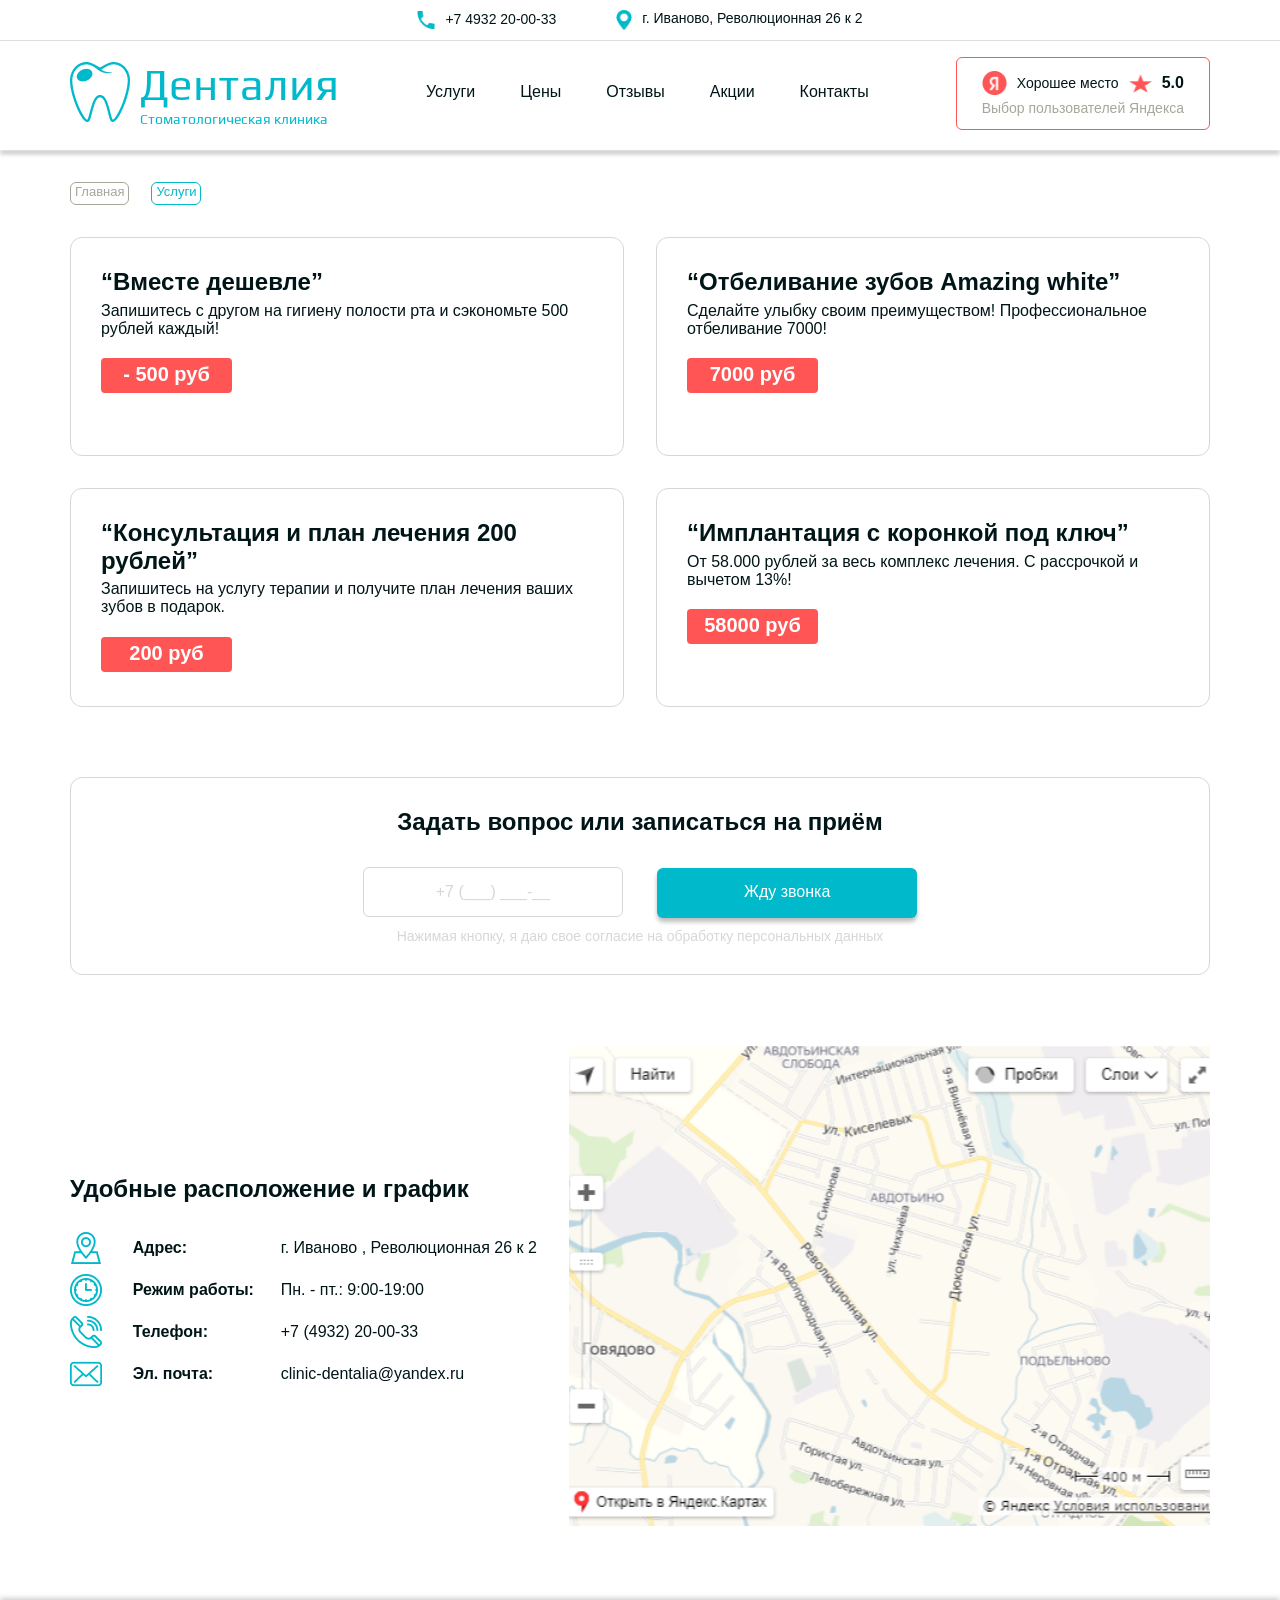
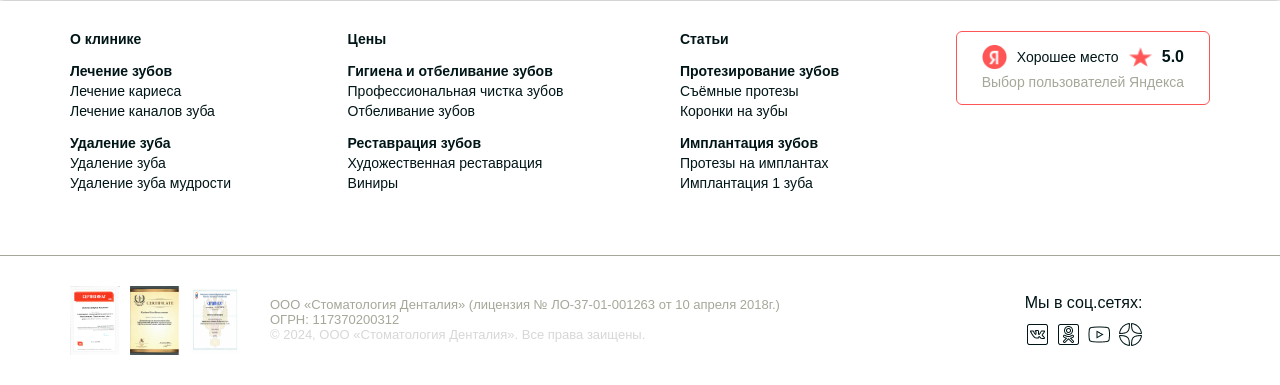
==== akcii.html @ ac8ea341 "specialists corrected" ====
<!DOCTYPE html>
   <html lang="en">
    <head>
      <meta charset="UTF-8" />
      <meta name="viewport" content="width=device-width, initial-scale=1.0" />
      <title>Стоматология в Иванове</title>
      <link rel="stylesheet" type="text/css" href="font-awesome-4.7.0/css/font-awesome.min.css">
      <link rel="stylesheet" href="css/normalise.css" />
      <link
        rel="stylesheet" type="text/css"
        href="https://cdn.jsdelivr.net/npm/swiper@9/swiper-bundle.min.css"
      />
  
      <link rel="stylesheet" href="css/global.css" />
      <link rel="stylesheet" href="css/main.css" />
      <link rel="stylesheet" href="css/akcii-main.css" />
      <link rel="stylesheet" href="css/vrachi-main.css" />
      <link rel="stylesheet" href="css/media.css" />
      <link rel="stylesheet" href="css/media-akcii.css" />      
      <script src="https://cdn.jsdelivr.net/npm/swiper@9/swiper-bundle.min.js"></script>
    </head>
   <body>
    
    <header class="header">
     
      <nav class="nav__header">
        <div class="nav__header-contacts">
          <div class="nav__header-contacts--tel">
            <img src="img/tel_icon.png" alt="" class="nav__header-top-icon-tel">
            <p class="nav__header-contacts--text-tel">+7 4932 20-00-33</p>
          </div>
          <div class="nav__header-contacts--adress">
            <img src="img/adress_icon.png" alt="" class="nav__header-top-icon-addr">
            <p class="nav__header-contacts--text-addr">г. Иваново, Революционная 26 к 2</p>
          </div>            
        </div>
        <div class="linie__gray"></div>

        <div class="nav__header-menu">
          <div class="nav__header-logo">
            <aa href="index.html" class="header-logo">
            <img src="img/logo.png" alt="" class="nav__header-logo__img">
            </aa>
            <div class="nav__header-logo--text">
              <p class="logo__text-title">Денталия</p>
              <p class="logo__text-subtitle">Стоматологическая клиника</p>
            </div>
          
          </div>
          
          <ul class="nav__header-menu--list">
            <li class="nav__header-menu--item" id="services"><a href="#services-dentalia" class="nav__header-menu--link">Услуги</a></li>
            <li class="nav__header-menu--item"><a href="ceny.html" class="nav__header-menu--link">Цены</a></li>
            <li class="nav__header-menu--item"><a href="#reviews-dentalia" class="nav__header-menu--link">Отзывы</a></li>
            <li class="nav__header-menu--item"><a href="akcii.html" class="nav__header-menu--link">Акции</a></li>
            <li class="nav__header-menu--item"><a href="kontakty.html" class="nav__header-menu--link">Контакты</a></li>
          </ul>
          <div class="nav__header-menu--grade">
            <div class="grade__header">
              <img src="img/yandex-icon.png" alt="" class="grade__header-serv">
              <p class="grade__header--text">Хорошее место</p>
              <img src="img/nav__star.png" alt="" class="grade__header-star">
              <span class="grade__header--cifra">5.0</span>
            </div>
            <p class="grade__bottom">Выбор пользователей Яндекса</p>
          </div>
          <div class="nav__header-menu--burger burger">
            <p class="grade__header--text nav__header-menu--burger--text">Меню</p>
            <button class="burger__button btn btn-reset"><svg width="30" height="20" viewBox="0 0 31 21" fill="none" xmlns="http://www.w3.org/2000/svg">
              <line x1="0.5" y1="3.5" x2="30.5" y2="3.5" stroke="#00B9CB" stroke-width="2"/>
              <line x1="0.5" y1="11.5" x2="30.5" y2="11.5" stroke="#00B9CB" stroke-width="2"/>
              <line x1="0.5" y1="19.5" x2="24.5" y2="19.5" stroke="#00B9CB" stroke-width="2"/>
              </svg>
            </button>
          </div>
        </div>
        <div class="nav__shadow"></div>        
      </nav>
      <div class="burger-menu">
        <div class="container">
          <div class="burger-menu__inner ramka">
            <button class="burger-menu__button btn-reset"></button>
            <svg class="burger-menu__detail" width="40" height="23" viewBox="0 0 40 23" fill="none" xmlns="http://www.w3.org/2000/svg">
              <g filter="url(#filter0_d_6098_813)">
                <path d="M20 8L36 22.1887H4L20 8Z" fill="white" />
              </g>
              <defs>
                <filter id="filter0_d_6098_813" x="0" y="0" width="40" height="22.1887" filterUnits="userSpaceOnUse" color-interpolation-filters="sRGB">
                  <feFlood flood-opacity="0" result="BackgroundImageFix" />
                  <feColorMatrix in="SourceAlpha" type="matrix" values="0 0 0 0 0 0 0 0 0 0 0 0 0 0 0 0 0 0 127 0" result="hardAlpha" />
                  <feOffset dy="-4" />
                  <feGaussianBlur stdDeviation="2" />
                  <feColorMatrix type="matrix" values="0 0 0 0 0.866667 0 0 0 0 0.870588 0 0 0 0 0.85098 0 0 0 1 0" />
                  <feBlend mode="normal" in2="BackgroundImageFix" result="effect1_dropShadow_6098_813" />
                  <feBlend mode="normal" in="SourceGraphic" in2="effect1_dropShadow_6098_813" result="shape" />
                </filter>
              </defs>
            </svg>
            <button class="burger-menu__cross btn-reset">
              <img src="img/cross.png" alt="" class="burger-menu__img">
            </button>
            
            <ul class="burger-menu__list">
              <li class="burger-menu__item burger__title">О клинике:</li>
              <li class="burger-menu__item"><a href="akcii.html" class="burger-menu__link">Акции</a></li>
              <li class="burger-menu__item"><a href="ceny.html" class="burger-menu__link">Цены</a></li>
              <li class="burger-menu__item"><a href="index.html" class="burger-menu__link">Отзывы</a></li>
              <li class="burger-menu__item"><a href="vrachi.html" class="burger-menu__link">Врачи</a></li>
              <li class="burger-menu__item"><a href="rassrochka.html" class="burger-menu__link">Рассрочка</a></li>
              <li class="burger-menu__item"><a href="nalogovyj-vychet.html" class="burger-menu__link">Налоговый вычет</a></li>
              <li class="burger-menu__item"><a href="blog.html" class="burger-menu__link">Статьи</a></li>
            </ul>
            <ul class="burger-menu__list">
              <li class="burger-menu__item burger__title">Услуги:</li>
              <li class="burger-menu__item"><a href="lechenie-zubov.html" class="burger-menu__link">Лечение зубов</a></li>
              <li class="burger-menu__item"><a href="gigiena-i-otbelivanie-zubov.html" class="burger-menu__link">Гигиена и отбеливание зубов</a></li>
              <li class="burger-menu__item"><a href="udalenie-zuba.html" class="burger-menu__link">Удаление зуба</a></li>
              <li class="burger-menu__item"><a href="restavraciya-zubov.html" class="burger-menu__link">Реставрация зубов</a></li>
              <li class="burger-menu__item"><a href="protezirovanie-zubov.html" class="burger-menu__link">Протезирование зубов</a></li>
              <li class="burger-menu__item"><a href="implantaciya-zubov.html" class="burger-menu__link">Имплантация зубов</a></li>              
            </ul>
          </div>

        </div>

      </div>
  </header>
  <main class="main">
  <section class="submenu">
    <div class="container">
      <div class="submenu__inner">
        <ul class="submenu-list">
          <li class="submenu-list-item"><a href="index.html" class="submenu-list-link">Главная </a></li>        
          <li class="submenu-list-item submenu-list-item-lastchild">Услуги</li>
        </ul>        
      </div>
    </div>
    <div class="hover-menu">
      <div class="container">
        <div class="hover-menu__inner">
          <svg class="hover-menu__svg" width="70" height="32" viewBox="0 0 70 32" fill="none" xmlns="http://www.w3.org/2000/svg">
            <g filter="url(#filter0_d_6130_4388)">
              <path d="M35 8L66 32H4L35 8Z" fill="white" />
            </g>
            <defs>
              <filter id="filter0_d_6130_4388" x="0" y="0" width="70" height="32" filterUnits="userSpaceOnUse" color-interpolation-filters="sRGB">
                <feFlood flood-opacity="0" result="BackgroundImageFix" />
                <feColorMatrix in="SourceAlpha" type="matrix" values="0 0 0 0 0 0 0 0 0 0 0 0 0 0 0 0 0 0 127 0" result="hardAlpha" />
                <feOffset dy="-4" />
                <feGaussianBlur stdDeviation="2" />
                <feComposite in2="hardAlpha" operator="out" />
                <feColorMatrix type="matrix" values="0 0 0 0 0.866667 0 0 0 0 0.870588 0 0 0 0 0.85098 0 0 0 1 0" />
                <feBlend mode="normal" in2="BackgroundImageFix" result="effect1_dropShadow_6130_4388" />
                <feBlend mode="normal" in="SourceGraphic" in2="effect1_dropShadow_6130_4388" result="shape" />
              </filter>
            </defs>
          </svg>
          <button class="hover-menu__cross btn-reset">
            <img src="img/cross.png" alt="" class="hover-menu__img">
          </button>
          
          <div class="hover-menu__cards">
            <div class="hover-menu__card">
              <ul class="hover-menu__list">
                <li class="hover-menu__item hover-item__title"><a href="lechenie-zubov.html" class="hover-menu__link">Лечение зубов</a></li>
                <li class="hover-menu__item "><a href="lechenie-zubov.html" class="hover-menu__link">Лечение кариеса</a></li>
                <li class="hover-menu__item "><a href="lechenie-zubov.html" class="hover-menu__link">Лечение каналов зуба</a></li>
              </ul>
            </div>
            <div class="hover-menu__card">
              <ul class="hover-menu__list">
                <li class="hover-menu__item hover-item__title"><a href="udalenie-zuba.html" class="hover-menu__link">Удаление зуба</a></li>
                <li class="hover-menu__item"><a href="udalenie-zuba.html" class="hover-menu__link">Удаление зуба</a></li>
                <li class="hover-menu__item"><a href="udalenie-zuba.html" class="hover-menu__link">Удаление зуба мудрости</a></li>
              </ul>
            </div>
            <div class="hover-menu__card">
              <ul class="hover-menu__list">
                <li class="hover-menu__item hover-item__title"><a href="protezirovanie-zubov.html" class="hover-menu__link">Протезирование зубов</a></li>
                <li class="hover-menu__item"><a href="protezirovanie-zubov.html" class="hover-menu__link">Съемные протезы</a></li>
                <li class="hover-menu__item"><a href="protezirovanie-zubov.html" class="hover-menu__link">Коронки на зубы</a></li>
              </ul>
            </div>
            <div class="hover-menu__card">
              <ul class="hover-menu__list">
                <li class="hover-menu__item hover-item__title"><a href="gigiena-i-otbelivanie-zubov.html" class="hover-menu__link">Гигиена и отбеливание зубов</a></li>
                <li class="hover-menu__item"><a href="gigiena-i-otbelivanie-zubov.html" class="hover-menu__link">Профессиональная чистка зубов</a></li>
                <li class="hover-menu__item"><a href="gigiena-i-otbelivanie-zubov.html" class="hover-menu__link">Отбеливание зубов</a></li>
              </ul>
            </div>
            <div class="hover-menu__card">
              <ul class="hover-menu__list">
                <li class="hover-menu__item hover-item__title"><a href="restavraciya-zubov.html" class="hover-menu__link">Реставрация зубов</a></li>
                <li class="hover-menu__item"><a href="restavraciya-zubov.html" class="hover-menu__link">Художественная реставрация зубов</a></li>
                <li class="hover-menu__item"><a href="restavraciya-zubov.html" class="hover-menu__link">Виниры</a></li>
              </ul>
            </div>
            <div class="hover-menu__card">
              <ul class="hover-menu__list">
                <li class="hover-menu__item hover-item__title"><a href="implantaciya-zubov.html" class="hover-menu__link">Имплантация зубов</a></li>
                <li class="hover-menu__item"><a href="implantaciya-zubov.html" class="hover-menu__link">Протезы на имплантах</a></li>
                <li class="hover-menu__item"><a href="implantaciya-zubov.html" class="hover-menu__link">Имплант 1 зуба</a></li>
              </ul>
            </div>

          </div>
        </div>
      </div>
    </div>
  </section>
  <section class="stocks">
    <div class="container">
      <h2 class="stocks__title"></h2>
      <div class="stocks__inner">
        <div class="stocks__cards">
          <div class="stocks__card ramka">
            <h3 class="stocks__card-subtitle">“Вместе дешевле”</h3>
            <p class="stocks__card-text">Запишитесь с другом на гигиену полости рта и сэкономьте 500 рублей каждый!</p>
            <div class="sale stocks__sale">- 500 руб</div>
          </div>          
          <div class="stocks__card ramka">
            <h3 class="stocks__card-subtitle">“Отбеливание зубов Amazing white”</h3>
            <p class="stocks__card-text">Сделайте улыбку своим преимуществом! Профессиональное отбеливание 7000!</p>
            <div class="sale stocks__sale">7000 руб</div>
          </div>          
          <div class="stocks__card ramka">
            <h3 class="stocks__card-subtitle">“Консультация и план лечения 200 рублей”</h3>
            <p class="stocks__card-text">Запишитесь на услугу терапии и получите план лечения ваших зубов в подарок.</p>
            <div class="sale stocks__sale">200 руб</div>
          </div>          
          <div class="stocks__card ramka">
            <h3 class="stocks__card-subtitle">“Имплантация с коронкой под ключ”</h3>
            <p class="stocks__card-text">От 58.000 рублей за весь комплекс лечения. С рассрочкой и вычетом 13%!</p>
            <div class="sale stocks__sale">58000 руб</div>
          </div>          
        </div>
        
              
             
          
  
        </div>
      </div>
    </div>
  </section>
  
<section class="question">
  <div class="container">
    <div class="question__inner ramka ">
      <h2 class="ratings__inner-title title question__inner-title">Задать вопрос или записаться на приём</h2>
      <form action="" class="form question__form">
        <input class="form__input question__input" type="tel" name="" id="" placeholder="+7 (___) ___-__-__">
        <button class="hero__button btn question__button btn-reset">Жду звонка</button>
      </form> 
      <p class="question__inner-text">Нажимая кнопку, я даю свое согласие на обработку персональных данных</p> 

    </div>
  </div>
</section>

<section class="address">
  <div class="container">
    <div class="address__inner">
      <div class="address__inner-left">
        <h2 class="address__top--title title">Удобные расположение и график</h2>
        <div class="address__inner-contacts">
          <div class="address__contact">                  
            <img class="address__contact-img" src="img/mapmarker-icon.png" alt="" class="address__inner-img">
            <h4 class="address__inner-contact">Адрес:</h4>
            <p class="address__inner-text">г. Иваново , Революционная 26 к 2</p>
          </div>
          <div class="address__contact">                  
            <img class="address__contact-img" src="img/time-icon.png" alt="" class="address__inner-img">
            <h4 class="address__inner-contact ">Режим работы:	</h4>
            <p class="address__inner-text">Пн. - пт.: 9:00-19:00</p>
          </div>
          <div class="address__contact">                  
            <img class="address__contact-img" src="img/telephone-icon.png" alt="" class="address__inner-img">
            <h4 class="address__inner-contact">Телефон:</h4>
            <p class="address__inner-text">+7 (4932) 20-00-33</p>
          </div>
          <div class="address__contact">                  
            <img class="address__contact-img" src="img/email-icon.png" alt="" class="address__inner-img">
            <h4 class="address__inner-contact ">Эл. почта:</h4>
            <p class="address__inner-text">clinic-dentalia@yandex.ru</p>
          </div>                  
        </div>
      </div>
      <div class="address__inner-right">
        <div class="adress__map">
          <img src="img/map-yandex.png" alt="">
        </div>
      </div>
    </div>
  </div>
</section>
</main>
<footer class="footer">
  <div class="container">
    <div class="footer__inner-top">
      <ul class="footer__menu">
        <li class="footer__item item-title"><a href="#about-dentalia" class="footer__link">О клинике</a></li>
        <li class="footer__item item-subtitle"><a href="lechenie-zubov.html" class="footer__link">Лечение зубов</a></li>
        <li class="footer__item"><a href="lechenie-zubov.html" class="footer__link">Лечение кариеса</a></li>
        <li class="footer__item"><a href="lechenie-zubov.html" class="footer__link">Лечение каналов зуба</a></li>
        <li class="footer__item item-subtitle"><a href="udalenie-zuba.html" class="footer__link">Удаление зуба</a></li>
        <li class="footer__item"><a href="udalenie-zuba.html" class="footer__link">Удаление зуба</a></li>
        <li class="footer__item"><a href="udalenie-zuba.html" class="footer__link">Удаление зуба мудрости</a></li>
      </ul>
      <ul class="footer__menu">
        <li class="footer__item item-title"><a href="ceny.html" class="footer__link">Цены</a></li>
        <li class="footer__item item-subtitle"><a href="gigiena-i-otbelivanie-zubov.html" class="footer__link">Гигиена и отбеливание зубов</a></li>
        <li class="footer__item"><a href="gigiena-i-otbelivanie-zubov.html" class="footer__link">Профессиональная чистка зубов</a></li>
        <li class="footer__item"><a href="gigiena-i-otbelivanie-zubov.html" class="footer__link">Отбеливание зубов</a></li>
        <li class="footer__item item-subtitle"><a href="restavraciya-zubov.html" class="footer__link">Реставрация зубов</a></li>
        <li class="footer__item"><a href="restavraciya-zubov.html" class="footer__link">Художественная реставрация</a></li>
        <li class="footer__item"><a href="protezirovanie-zubov.html" class="footer__link">Виниры</a></li>
      </ul>
      
        <ul class="footer__menu">
          <li class="footer__item item-title"><a href="blog.html" class="footer__link">Статьи</a></li>
          <li class="footer__item item-subtitle"><a href="protezirovanie-zubov.html" class="footer__link">Протезирование зубов</a></li>
          <li class="footer__item"><a href="protezirovanie-zubov.html" class="footer__link">Съёмные протезы</a></li>
          <li class="footer__item"><a href="protezirovanie-zubov.html" class="footer__link">Коронки на зубы</a></li>
          <li class="footer__item item-subtitle"><a href="implantaciya-zubov.html" class="footer__link">Имплантация зубов</a></li>
          <li class="footer__item"><a href="protezirovanie-zubov.html" class="footer__link">Протезы на имплантах</a></li>
          <li class="footer__item"><a href="implantaciya-zubov.html" class="footer__link">Имплантация 1 зуба</a></li>
        </ul> 
        <div class="nav__header-menu--grade footer-menu--grade">
          <div class="grade__header">
            <img src="img/yandex-icon.png" alt="" class="grade__header-serv">
            <p class="grade__header--text">Хорошее место</p>
            <img src="img/nav__star.png" alt="" class="grade__header-star">
            <span class="grade__header--cifra">5.0</span>
          </div>
          <p class="grade__bottom">Выбор пользователей Яндекса</p>
        </div>
        <div class="nav__header-menu--burger footer__burger">
          <p class="grade__header--text nav__header-menu--burger--text">Меню</p>
          <button class="burger__button btn btn-reset"><svg width="30" height="20" viewBox="0 0 31 21" fill="none" xmlns="http://www.w3.org/2000/svg">
            <line x1="0.5" y1="3.5" x2="30.5" y2="3.5" stroke="#00B9CB" stroke-width="2"/>
            <line x1="0.5" y1="11.5" x2="30.5" y2="11.5" stroke="#00B9CB" stroke-width="2"/>
            <line x1="0.5" y1="19.5" x2="24.5" y2="19.5" stroke="#00B9CB" stroke-width="2"/>
            </svg>
          </button>
        </div>
        <div class="footer__inner-bottom--right footer__menu1279">
          <div class="footer__title">Мы в соц.сетях:</div>
          <div class="footer__socials">
            <img src="img/vk.png" alt="" class="footer__socials-item">
            <img src="img/ok.png" alt="" class="footer__socials-item">
            <img src="img/youtube.png" alt="" class="footer__socials-item">
            <img src="img/dzen.png" alt="" class="footer__socials-item">
          </div>
        </div>
    </div>
  </div>
  <div class="footer-linie"></div>
  <div class="container">
    <div class="footer__inner-bottom">
      <div class="footer__inner-bottom--left">
        <div class="footer__inner-bottom--lisense">
          <img src="img/doctors/gramoty_ekaterina/11.jpeg" alt="" class="footer__inner-bottom--img">
          <img src="img/doctors/gramoty_ilya/14.png" alt="" class="footer__inner-bottom--img">
          <img src="img/doctors/gramoty_nastya/3.png" alt="" class="footer__inner-bottom--img">
        </div>
        <div class="footer__inner-bottom--text">
          <p class="footer__text">ООО «Стоматология Денталия» (лицензия № ЛО-37-01-001263 от 10 апреля 2018г.)</p>
          <p class="footer__text">ОГРН: 117370200312</p>
          <p class="footer__text--light">© 2024, ООО «Стоматология Денталия». Все права заищены.</p>
        </div>
      </div>
      <div class="footer__inner-bottom--right">
        <div class="footer__title">Мы в соц.сетях:</div>
        <div class="footer__socials">
          <a href="https://vk.com/clinic_dentalia
          "><img src="img/vk.png" alt="" class="footer__socials-item"></a>
          <a href="https://m.ok.ru/group/70000004744271
          "><img src="img/ok.png" alt="" class="footer__socials-item"></a>
          <a href="https://www.youtube.com/@user-dp1gs4bh2r
          "><img src="img/youtube.png" alt="" class="footer__socials-item"></a>
          <a href="https://dzen.ru/clinic_dentalia"><img src="img/dzen.png" alt="" class="footer__socials-item"></a>
          
          
          
        </div>
      </div>

    </div>
      
    </div>

  </div>

</footer>
<script src="js/main.js"></script>
   </body>
   </html>
---- css/normalise.css ----
/*! normalize.css v8.0.1 | MIT License | github.com/necolas/normalize.css */

/* Document
   ========================================================================== */

/**
 * 1. Correct the line height in all browsers.
 * 2. Prevent adjustments of font size after orientation changes in iOS.
 */

html {
  line-height: 1.15; /* 1 */
  -webkit-text-size-adjust: 100%; /* 2 */
}

/* Sections
   ========================================================================== */

/**
 * Remove the margin in all browsers.
 */

body {
  margin: 0;
  
}

/**
 * Render the `main` element consistently in IE.
 */

main {
  display: block;
}

/**
 * Correct the font size and margin on `h1` elements within `section` and
 * `article` contexts in Chrome, Firefox, and Safari.
 */

h1 {
  font-size: 2em;
  margin: 0.67em 0;
}

/* Grouping content
   ========================================================================== */

/**
 * 1. Add the correct box sizing in Firefox.
 * 2. Show the overflow in Edge and IE.
 */

hr {
  box-sizing: content-box; /* 1 */
  height: 0; /* 1 */
  overflow: visible; /* 2 */
}

/**
 * 1. Correct the inheritance and scaling of font size in all browsers.
 * 2. Correct the odd `em` font sizing in all browsers.
 */

pre {
  font-family: monospace, monospace; /* 1 */
  font-size: 1em; /* 2 */
}

/* Text-level semantics
   ========================================================================== */

/**
 * Remove the gray background on active links in IE 10.
 */

a {
  background-color: transparent;
}

/**
 * 1. Remove the bottom border in Chrome 57-
 * 2. Add the correct text decoration in Chrome, Edge, IE, Opera, and Safari.
 */

abbr[title] {
  border-bottom: none; /* 1 */
  text-decoration: underline; /* 2 */
  text-decoration: underline dotted; /* 2 */
}

/**
 * Add the correct font weight in Chrome, Edge, and Safari.
 */

b,
strong {
  font-weight: bolder;
}

/**
 * 1. Correct the inheritance and scaling of font size in all browsers.
 * 2. Correct the odd `em` font sizing in all browsers.
 */

code,
kbd,
samp {
  font-family: monospace, monospace; /* 1 */
  font-size: 1em; /* 2 */
}

/**
 * Add the correct font size in all browsers.
 */

small {
  font-size: 80%;
}

/**
 * Prevent `sub` and `sup` elements from affecting the line height in
 * all browsers.
 */

sub,
sup {
  font-size: 75%;
  line-height: 0;
  position: relative;
  vertical-align: baseline;
}

sub {
  bottom: -0.25em;
}

sup {
  top: -0.5em;
}

/* Embedded content
   ========================================================================== */

/**
 * Remove the border on images inside links in IE 10.
 */

img {
  border-style: none;
}

/* Forms
   ========================================================================== */

/**
 * 1. Change the font styles in all browsers.
 * 2. Remove the margin in Firefox and Safari.
 */

button,
input,
optgroup,
select,
textarea {
  font-family: inherit; /* 1 */
  font-size: 100%; /* 1 */
  line-height: 1.15; /* 1 */
  margin: 0; /* 2 */
}

/**
 * Show the overflow in IE.
 * 1. Show the overflow in Edge.
 */

button,
input { /* 1 */
  overflow: visible;
}

/**
 * Remove the inheritance of text transform in Edge, Firefox, and IE.
 * 1. Remove the inheritance of text transform in Firefox.
 */

button,
select { /* 1 */
  text-transform: none;
}

/**
 * Correct the inability to style clickable types in iOS and Safari.
 */

button,
[type="button"],
[type="reset"],
[type="submit"] {
  -webkit-appearance: button;
}

/**
 * Remove the inner border and padding in Firefox.
 */

button::-moz-focus-inner,
[type="button"]::-moz-focus-inner,
[type="reset"]::-moz-focus-inner,
[type="submit"]::-moz-focus-inner {
  border-style: none;
  padding: 0;
}

/**
 * Restore the focus styles unset by the previous rule.
 */

button:-moz-focusring,
[type="button"]:-moz-focusring,
[type="reset"]:-moz-focusring,
[type="submit"]:-moz-focusring {
  outline: 1px dotted ButtonText;
}

/**
 * Correct the padding in Firefox.
 */

fieldset {
  padding: 0.35em 0.75em 0.625em;
}

/**
 * 1. Correct the text wrapping in Edge and IE.
 * 2. Correct the color inheritance from `fieldset` elements in IE.
 * 3. Remove the padding so developers are not caught out when they zero out
 *    `fieldset` elements in all browsers.
 */

legend {
  box-sizing: border-box; /* 1 */
  color: inherit; /* 2 */
  display: table; /* 1 */
  max-width: 100%; /* 1 */
  padding: 0; /* 3 */
  white-space: normal; /* 1 */
}

/**
 * Add the correct vertical alignment in Chrome, Firefox, and Opera.
 */

progress {
  vertical-align: baseline;
}

/**
 * Remove the default vertical scrollbar in IE 10+.
 */

textarea {
  overflow: auto;
}

/**
 * 1. Add the correct box sizing in IE 10.
 * 2. Remove the padding in IE 10.
 */

[type="checkbox"],
[type="radio"] {
  box-sizing: border-box; /* 1 */
  padding: 0; /* 2 */
}

/**
 * Correct the cursor style of increment and decrement buttons in Chrome.
 */

[type="number"]::-webkit-inner-spin-button,
[type="number"]::-webkit-outer-spin-button {
  height: auto;
}

/**
 * 1. Correct the odd appearance in Chrome and Safari.
 * 2. Correct the outline style in Safari.
 */

[type="search"] {
  -webkit-appearance: textfield; /* 1 */
  outline-offset: -2px; /* 2 */
}

/**
 * Remove the inner padding in Chrome and Safari on macOS.
 */

[type="search"]::-webkit-search-decoration {
  -webkit-appearance: none;
}

/**
 * 1. Correct the inability to style clickable types in iOS and Safari.
 * 2. Change font properties to `inherit` in Safari.
 */

::-webkit-file-upload-button {
  -webkit-appearance: button; /* 1 */
  font: inherit; /* 2 */
}

/* Interactive
   ========================================================================== */

/*
 * Add the correct display in Edge, IE 10+, and Firefox.
 */

details {
  display: block;
}

/*
 * Add the correct display in all browsers.
 */

summary {
  display: list-item;
}

/* Misc
   ========================================================================== */

/**
 * Add the correct display in IE 10+.
 */

template {
  display: none;
}

/**
 * Add the correct display in IE 10.
 */

[hidden] {
  display: none;
}
---- css/global.css ----
html {
  box-sizing: border-box;
  scroll-behavior: smooth;
}

*,
*::before,
*::after {
  box-sizing: inherit;
}

a {
  color: inherit;
  text-decoration: none;
  scroll-behavior: smooth;
}

img {
  width: 100%;
}

ul {
  margin: 0;
  padding: 0;
  list-style-type: none;
}
p,
h1,
h2,
h3,
h4 {
  margin: 0;
  padding: 0;
}

@font-face {
  font-family: "Play";
  src: url("../fonts/Play-Regular.woff") format("woff");
  font-display: swap;
  font-weight: 400;
  font-style: normal;
}
@font-face {
  font-family: "Play";
  src: url("../fonts/Play-Bold.woff") format("woff");
  font-display: swap;
  font-weight: 700;
  font-style: normal;
}
@font-face {
  font-family: "Oswald";
  src: url("../fonts/Oswald-SemiBold.woff2") format("woff2");
  font-display: swap;
  font-weight: 600;
  font-style: normal;
}
@font-face {
  font-family: "Oswald";
  src: url("../fonts/Oswald-Bold.woff2") format("woff2");
  font-display: swap;
  font-weight: 700;
  font-style: normal;
}

:root {
  --dark-blue: #3f4f5b;
  
    --blue: #0096a5;
    --denta2: #b6e4e9;
    --brigh-blue: #6fadf6;
    --light-blue: #cfe5ff;
    --green: #00b57e;
    --light-green: #d6ffda;
    --light-rose: #ffebf2;
    --rose: #ffb2cd;
    --dental-fitmennyi: #009dae;
    --20: rgba(182, 228, 233, 0.2);
    --transparent-20-blue: rgba(207, 229, 255, 0.2);
    --transparent-20-green: rgba(214, 255, 218, 0.2);
    --transparent-20-rose: rgba(255, 235, 242, 0.2);
    --gradient-green: #000;
    --red: #f55;
    --ligth-gray: #d7d7d7;
    --txt-black: #001517;
    --light-gray: #ddded9;
    --gray: #a4a899;
    --new-main: #00b9cb;
    --dark-main: #0096a5;
    --accent-1: #55ff80;
    --accent-red: var(--red);
    --white: #fff;
  
  
  
  /* --h1-title: 28px; */
  --h1-title: calc(18px + 12 * (100vw - 320px) / 1600);
  --font-family: "Open Sans", sans-serif;
  --second-family: "Play", sans-serif;
  
}

body {
  width: 100%;
  font-family: var(--font-family);
  font-weight: 400;
  font-size: 16px;
  color: var(--txt-black);
  margin: 0;
  padding: 0;
  background-color: #fff;
  
  
}
button:active {
  outline: none;
}

/* ------------------------Служебные классы------------------------------- */

.container {
  max-width: 1140px;
  margin: 0 auto;
  /* padding: 0 15px; */
}
/* .burger {
  display: block;
  position: relative;
  width: 40px;
  height: 30px;
}

.burger__line {
  height: 4px;
  width: 100%;
  position: absolute;
  right: 0;
  background-color: #fff;
  transition: transform ease 0.5s, top ease 0.5s;
  -webkit-transition: transform ease 0.5s, top ease 0.5s;
  -moz-transition: transform ease 0.5s, top ease 0.5s;
  -ms-transition: transform ease 0.5s, top ease 0.5s;
  -o-transition: transform ease 0.5s, top ease 0.5s;
  border-radius: 15px;
  -webkit-border-radius: 15px;
  -moz-border-radius: 15px;
  -ms-border-radius: 15px;
  -o-border-radius: 15px;
}

.burger__line:first-child {
  top: 0;
}

.burger__line:last-child {
  top: calc(100% - 2px);
}

.burger__line:nth-child(2) {
  top: 50%;
  transform: translateY(-50%);
}

.burger--active .burger__line:nth-child(2) {
  transform: scale(0);
}

.burger--active .burger__line:first-child {
  top: 50%;
  transform: rotate(45deg);
}
.burger--active .burger__line:last-child {
  top: 50%;
  transform: rotate(-45deg);
} */

.ramka {
  height: 100%;
  background: var(--white);
  border: 1px solid var(--ligth-gray);
  border-radius: 12px;
  padding: 30px;
 
}
.title {
  font-weight: 600;
  font-size: 24px;
  
color: var(--txt-black);  
}
.list {
  font-size: var(--h1-list);
}
.list-item {
  /* font-size: 16px; */
  line-height: 1.2;
  font-weight: 500;
  text-transform: uppercase;
  color: var(--dark-blue);
  position: relative;
  padding-left: 30px;
  margin-bottom: 12px;
  width: 100%;
}

.list-item::before {
  content: "";
  position: absolute;
  left: 0;
  top: 3px;
  width: 20px;
  height: 20px;
  background: url("../img/image.png");
}
.list-item:last-of-type {
  margin-bottom: 0;
}

.list-item--galka {
  font-size: var(--text-galka);
  font-weight: 500;
  position: relative;
  padding-left: 30px;
  line-height: 1.5;
}

.list-item--galka::before {
  content: "";
  position: absolute;
  left: 0;
  top: 0;
  width: 15px;
  height: 11px;
  background: url("../img/galka.png");
}

.button {
  background: linear-gradient(
    90deg,
    #827d6a 0%,
    #d4d4d4 28%,
    #827d6a 52%,
    #d4d4d4 76%,
    #827d6a 100%
  );
  transition: all ease 0.5s;
  -webkit-transition: all ease 0.5s;
  -moz-transition: all ease 0.5s;
  -ms-transition: all ease 0.5s;
  -o-transition: all ease 0.5s;
}
.button:hover,
.button:focus,
.button:active {
  
  background: linear-gradient(
    90deg,
    #171613 0%,
    #686868 28%,
    #3a382f 52%,
    #6f6f6f 76%,
    #34322b 100%
  );
}

.visually-hidden {
  position: absolute;
  width: 1px;
  height: 1px;
  margin: -1px;
  border: 0;
  padding: 0;
  white-space: nowrap;
  clip-path: inset(100%);
  clip: rect(0 0 0 0);
  overflow: hidden;
}

.btn-reset {
  padding: 0;
  border: none;
  background: transparent;
  cursor: pointer;
}

.list-reset {
  padding: 0;
  margin: 0;
  list-style: none;
}

.stop-scroll {
  overflow: hidden;
}

.disable-scroll {
  position: relative;
  overflow: hidden;
  height: 100vh;
  position: fixed;
  left: 0;
  top: 0;
  width: 100%;
}
---- css/main.css ----
@import 'hover-menu.css';
@import 'burger-menu.css';
@import 'header.css';
@import 'hero.css';
@import 'services.css';
@import 'reviews.css';
@import 'trust.css';
@import 'ratings.css';
@import 'about.css';
@import 'question.css';
@import 'specialists.css';
@import 'address.css';
@import 'footer.css';
---- css/akcii-main.css ----
.stocks {
}

.stocks__title {
  font-weight: 600;
font-size: 24px;
}
.stocks__inner {
  margin-bottom: 70px;
  
}
.stocks__cards {
  width: 100%;
  display: grid;
  grid-template-columns: repeat(2, 1fr);
  grid-template-rows: repeat(2,1fr);
  gap: 32px;
}
.stocks__card {
}

.stocks__card-subtitle {
  font-weight: 600;
font-size: 24px;
margin-bottom: 6px;
}
.stocks__card-text {
  font-weight: 400;
font-size: 16px;
margin-bottom: 24px;
}

.stocks__sale {
  margin: 0;

}
---- css/vrachi-main.css ----
.submenu {
}
.submenu__inner {
  padding: 32px 0;
  position: relative;
  
}
.submenu-list {
  display: flex;
  flex-wrap: wrap;
  gap: 12px;
}
.submenu-list-item {
  border: 1px solid var(--gray);
  border-radius: 6px;
  padding: 2px 4px 4px 4px;
  /* min-width: 75px; */
  /* height: 22px; */
  text-align: center;
  margin-right: 10px;
  color: var(--gray);
  font-weight: 400;
  font-size: 13px;
}
.submenu-list-item:hover,
.submenu-list-item:focus,
.submenu-list-item:active {
  border: 1px solid var(--new-main);
  color: var(--new-main);
}
.submenu-list-item-lastchild {
  border: 1px solid var(--new-main);
  color: var(--new-main);

}

.submenu-list-link {
  
}

.specialists {
}

.specialists__inner {
  
  margin-bottom: 70px;
}
.specialists__cards {
}
.specialists__card-title {
  font-weight: 600;
font-size: 34px;
margin-bottom: 30px;
}
.specialists__card {
  width: 100%;
  height: 100%;
  display: flex;
  gap: 30px;
  align-items: stretch;
  justify-content: space-between;
  margin-bottom: 100px;
}
.specialists__card-left {
  flex: 1 0 262px;
  width: 262px;
  height: 100%;
  display: flex;
  flex-direction: column;
}

.specialists__card-left img {
  display: block;
  width: 100%;
  height: 100%;
  object-fit: cover;
  margin-bottom: 20px;
}
.specialists__button {
  width: 60px;
  height: 80px;
  border: none;

}

.specialists__card-subtitle {
  font-weight: 600;
font-size: 20px;
margin-bottom: 10px;
}
.specialists__card-linie {
  width: 100%;
  height: 2px;
  background-color: var(--new-main);
  margin-bottom: 10px;
}
.specialists__card-text {
  font-weight: 400;
font-size: 16px;
}
.text-right {
  margin-bottom: 30px;
}
.specialists__card-right {
  flex: 1 1 auto;
}
.specialists__card-certificate {
  display: flex;
  flex-wrap: wrap;
  gap: 12px;
}
.card-certificate-img {
  width: 100%;
  height: 100%;
}
.specialists__card-certificate-969 {
  display: none;
}
.card-certificate-img {
  display: block;
  width: 100%;  
  height: 100%;
  object-fit: cover;
  
}
.specialists__button {
  margin-left: 0;
}
---- css/media.css ----
@media (max-width: 1279px) {
  .container {
    padding: 0 15px;
  }
  .nav__header-menu {
    padding: 0 15px;
  }
  
  .nav__header-menu--list {
    display: none;
  }
  .nav__header-menu--burger {
    display: flex;
    align-items: center;
    justify-content: center;
  }
  .hero__inner-right {
    display: none;
  }
  .hero__inner {
    grid-template-columns: 1fr;
  }
  .hero__inner-left {
    width: 100%;
  }
  .about__inner {
    align-items: flex-start;
  }
  .footer__menu {
    display: none;
  }
  .footer__menu1279 {
    display: block;
    order: 3;
    
  }
  .footer__burger {
    order: 1;
    width: 100%;
    max-width: 468px;
    margin-right: 24px;
  }
  .footer-menu--grade {
    order:2;
  }

  
}
@media (max-width: 959px) {
  .container {
    max-width: 100%;
  }
  .nav__header-menu--burger--text {
    display: none;
  }
  .nav__header-menu--burger {
    width: 74px;
    height: 74px;
  }
  
  .ratings__inner-card--title {
    font-size: 24px;
  }
  .reviews__bottom-card--stars svg {
    width: 16px;
    height: 16px;
  }
  .ratings__inner-link {
    font-weight: 400;
font-size: 13px;
  }
  .hero__link span {
    display: none;
  }
  .about__inner {
    flex-direction: column-reverse;
  }
  .about__inner--left, .about__inner--text {
    max-width: 100%;
  }
  .footer__burger {
    
    width: 100%;
    max-width: 276px;
    margin-right: 24px;
  }
  .footer__inner-bottom--right {
    display: none;
  }
  .footer__inner-bottom--lisense {
    display: none;
  }
  .footer__inner-bottom--left {
    width: 100%;
    
  }
  .footer-linie {
    display: none;
  }
  .footer__text {
    display: none;
  }
  .footer__text--light {
    width: 100%;
    
  }
  .footer__inner-bottom {
    padding-top: 0;
    
  }
  .footer__inner-bottom--text {
    width: 100%;
    text-align: center;
  }
  .footer__inner-top {
    padding-bottom: 12px;
  }
  .footer__menu1279 {
    display: block;
  }
  
}
@media (max-width: 767px) {
  .hero__ramka {
    display: none;
  }
  .nav__header-menu--grade {
    display: none;
  }
  .hero__inner {
    margin-bottom: 64px;
  }
  .trust__inner-wrap {
    flex-direction: column;
  }
  .trust__inner-wrap--left-img {
    width: 100%;
    height: 100%;
  }
  
  .ratings__inner-cards {
    grid-template-columns: repeat(2, 1fr);
    grid-template-rows: repeat(2, 1fr);
  }
  .question__form {
    display: flex;
    flex-direction: column;
    width: 352px;
    margin: 0 auto;
  }
  .question__input, .question__button {
    /* width: 100%; */
    margin-bottom: 10px;    
  } 
  .question__input {
    margin-right: 0;
  }
  .address__inner {
    flex-direction: column-reverse;
    align-items: stretch;
    justify-content: flex-start;
    gap: 32px;
    margin-bottom: 70px; 
}
.address__inner-right {
  width: 100%;
}

.footer__burger {
    
  width: 100%;
  max-width: 100%;
  margin-right: 0;
  margin-bottom: 20px;
}
.footer__inner-top {
  flex-direction: column;
  align-items: center;
}
.specialists__buttons {
  display: none;
}
}
@media (max-width: 479px) {
  burger-menu {
    bottom: -255px;
  }
  .logo__text-title {
    font-weight: 600;
font-size: 34px;
    
  }
  .logo__text-subtitle {
    font-weight: 400;
font-size: 12px;

  }
  .nav__header-menu--burger {
    height: 50px;
    height: 48px;
    
  }
  .nav__header-contacts {
    height: 26px;
  }
  .nav__header-menu {
    height: 72px;
    max-width: 1140px;
    margin: 0 auto;
  }
  .hero__inner {
    margin-bottom: 32px;
  }
  .hero__title {
    font-weight: 600;
    font-size: 24px;
  }
  .hero__subtitle {
    font-weight: 400;
    font-size: 16px;
    margin-bottom: 5px;
  }
  .sale {
    margin: 0;
    margin-bottom: 27px;
  }
  .hero__text {
    font-weight: 400;
font-size: 14px;
  }
  .hero__button, .form__input {
    max-width: 100%;
    width: 100%;
  }
  .nav__header-contacts {
    display: flex;
    flex-direction: column;
    align-items: center;
    justify-content: center;
  }
  .nav__header-contacts--adress {
    display: none;
  }
  .hero__inner-left {
    padding-bottom: 30px;
  }
  .hero__contacts {
    display: flex;
    flex-direction: column;
    align-items: start;
    justify-content: center;
    gap: 15px;
  }
  .question__form {
    width: 100%;
  }
  .services__accordion-item {
    margin-bottom: 24px;
  }
  .services__accordion-item:last-child {
    margin-bottom: 0;
  }
  .services__accordion {
    margin-bottom: 32px;
  }
  .ratings__inner-cards {
    grid-template-columns: 1fr;
    grid-template-rows: repeat(4, 1fr);
  }
  .about__inner--text {
    font-size: 14px;
  }
  .specialists__inner-subtitle {
    font-size: 16px;
  }
  .specialists__inner-text {
    font-size: 14px;
  }  
}
---- css/media-akcii.css ----
@media (max-width: 767px) {

  .stocks__cards {
    grid-template-columns: 1fr;
    grid-template-rows: auto;
  }
}
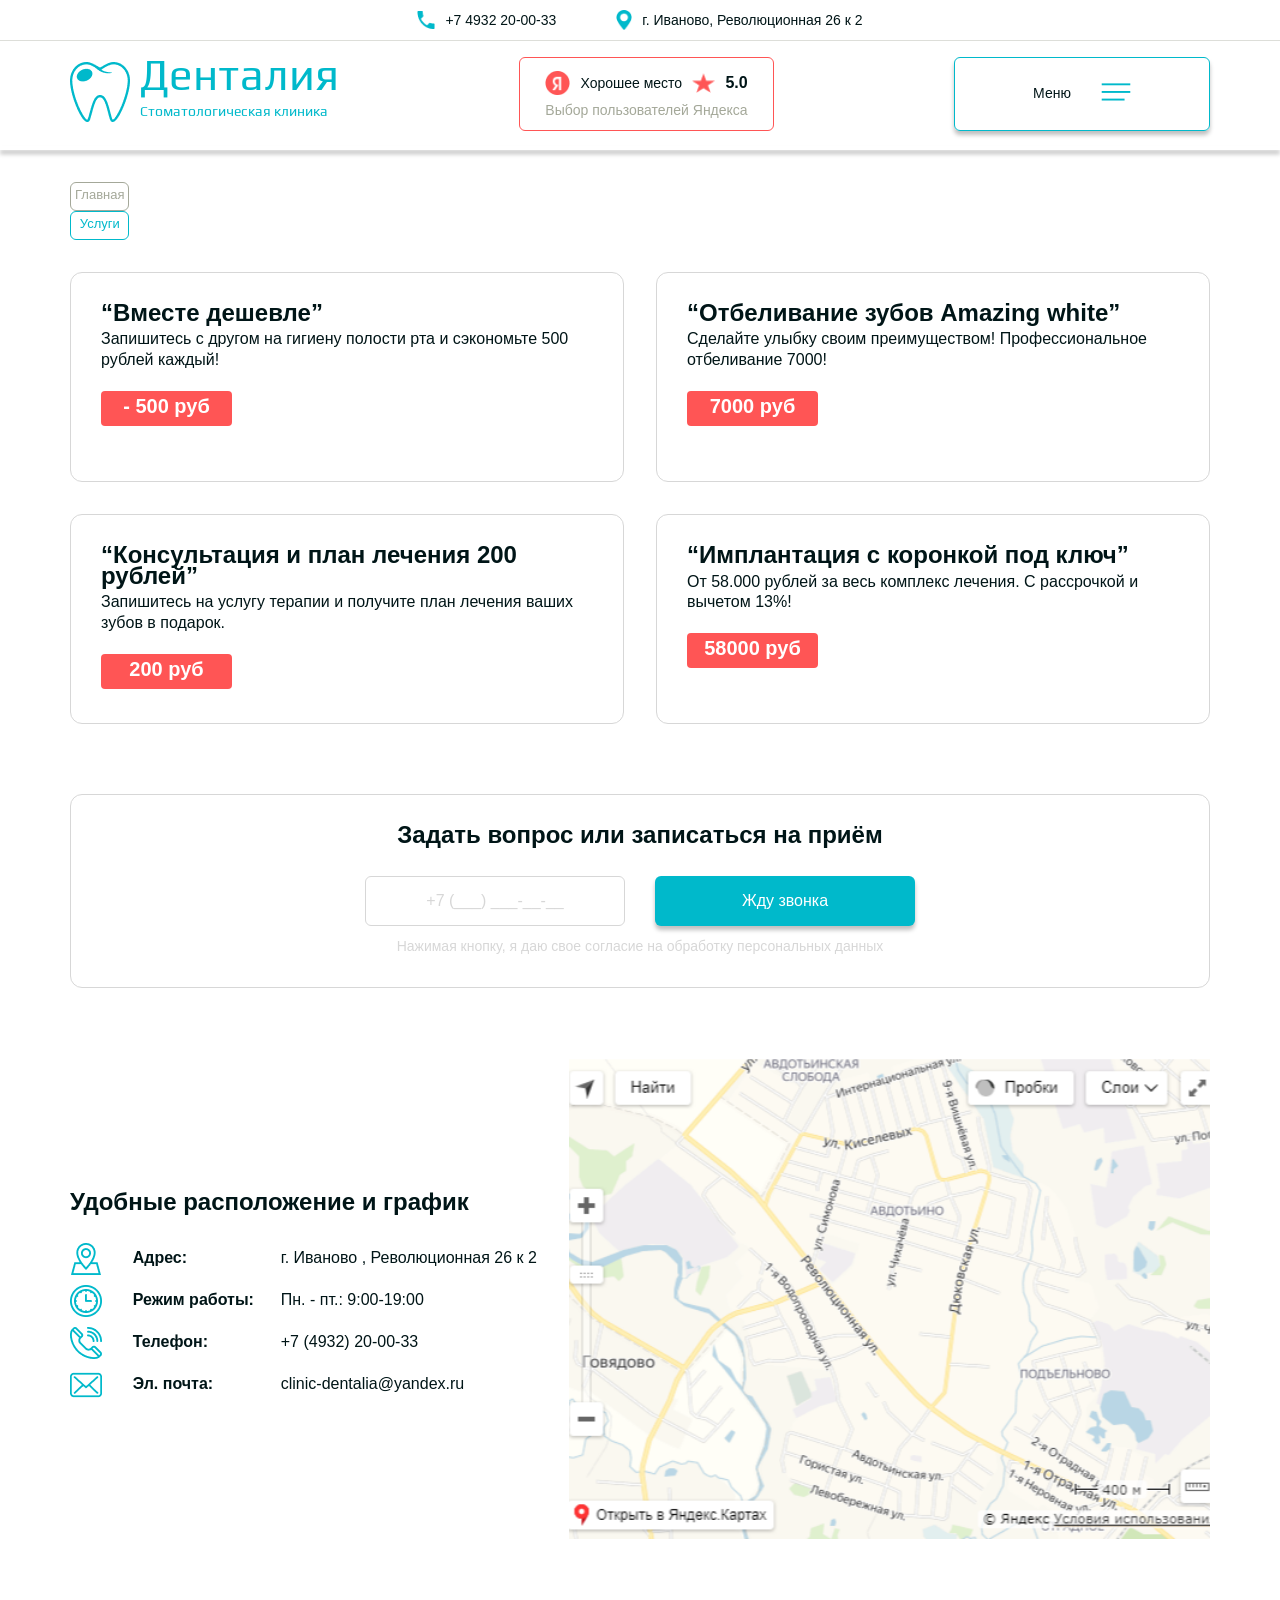
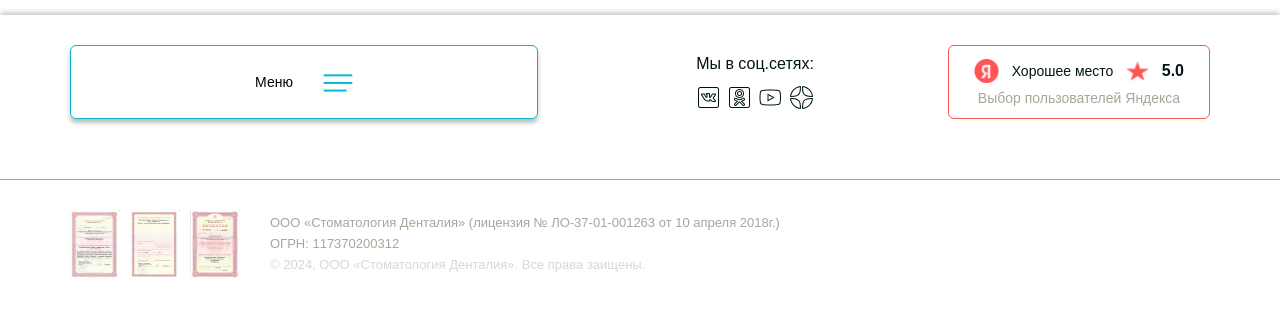
==== commit c8812af7: "service done" ====
--- a/akcii.html
+++ b/akcii.html
@@ -21,110 +21,126 @@
     </head>
    <body>
     
-    <header class="header">
+    <header class="header 
+    ">
      
-      <nav class="nav__header">
-        <div class="nav__header-contacts">
-          <div class="nav__header-contacts--tel">
-            <img src="img/tel_icon.png" alt="" class="nav__header-top-icon-tel">
-            <p class="nav__header-contacts--text-tel">+7 4932 20-00-33</p>
-          </div>
-          <div class="nav__header-contacts--adress">
-            <img src="img/adress_icon.png" alt="" class="nav__header-top-icon-addr">
-            <p class="nav__header-contacts--text-addr">г. Иваново, Революционная 26 к 2</p>
-          </div>            
-        </div>
-        <div class="linie__gray"></div>
-
-        <div class="nav__header-menu">
-          <div class="nav__header-logo">
-            <aa href="index.html" class="header-logo">
-            <img src="img/logo.png" alt="" class="nav__header-logo__img">
-            </aa>
-            <div class="nav__header-logo--text">
-              <p class="logo__text-title">Денталия</p>
-              <p class="logo__text-subtitle">Стоматологическая клиника</p>
-            </div>
-          
-          </div>
-          
-          <ul class="nav__header-menu--list">
-            <li class="nav__header-menu--item" id="services"><a href="#services-dentalia" class="nav__header-menu--link">Услуги</a></li>
-            <li class="nav__header-menu--item"><a href="ceny.html" class="nav__header-menu--link">Цены</a></li>
-            <li class="nav__header-menu--item"><a href="#reviews-dentalia" class="nav__header-menu--link">Отзывы</a></li>
-            <li class="nav__header-menu--item"><a href="akcii.html" class="nav__header-menu--link">Акции</a></li>
-            <li class="nav__header-menu--item"><a href="kontakty.html" class="nav__header-menu--link">Контакты</a></li>
-          </ul>
-          <div class="nav__header-menu--grade">
-            <div class="grade__header">
-              <img src="img/yandex-icon.png" alt="" class="grade__header-serv">
-              <p class="grade__header--text">Хорошее место</p>
-              <img src="img/nav__star.png" alt="" class="grade__header-star">
-              <span class="grade__header--cifra">5.0</span>
-            </div>
-            <p class="grade__bottom">Выбор пользователей Яндекса</p>
-          </div>
-          <div class="nav__header-menu--burger burger">
-            <p class="grade__header--text nav__header-menu--burger--text">Меню</p>
-            <button class="burger__button btn btn-reset"><svg width="30" height="20" viewBox="0 0 31 21" fill="none" xmlns="http://www.w3.org/2000/svg">
-              <line x1="0.5" y1="3.5" x2="30.5" y2="3.5" stroke="#00B9CB" stroke-width="2"/>
-              <line x1="0.5" y1="11.5" x2="30.5" y2="11.5" stroke="#00B9CB" stroke-width="2"/>
-              <line x1="0.5" y1="19.5" x2="24.5" y2="19.5" stroke="#00B9CB" stroke-width="2"/>
-              </svg>
-            </button>
-          </div>
-        </div>
-        <div class="nav__shadow"></div>        
-      </nav>
-      <div class="burger-menu">
-        <div class="container">
-          <div class="burger-menu__inner ramka">
-            <button class="burger-menu__button btn-reset"></button>
-            <svg class="burger-menu__detail" width="40" height="23" viewBox="0 0 40 23" fill="none" xmlns="http://www.w3.org/2000/svg">
-              <g filter="url(#filter0_d_6098_813)">
-                <path d="M20 8L36 22.1887H4L20 8Z" fill="white" />
-              </g>
-              <defs>
-                <filter id="filter0_d_6098_813" x="0" y="0" width="40" height="22.1887" filterUnits="userSpaceOnUse" color-interpolation-filters="sRGB">
-                  <feFlood flood-opacity="0" result="BackgroundImageFix" />
-                  <feColorMatrix in="SourceAlpha" type="matrix" values="0 0 0 0 0 0 0 0 0 0 0 0 0 0 0 0 0 0 127 0" result="hardAlpha" />
-                  <feOffset dy="-4" />
-                  <feGaussianBlur stdDeviation="2" />
-                  <feColorMatrix type="matrix" values="0 0 0 0 0.866667 0 0 0 0 0.870588 0 0 0 0 0.85098 0 0 0 1 0" />
-                  <feBlend mode="normal" in2="BackgroundImageFix" result="effect1_dropShadow_6098_813" />
-                  <feBlend mode="normal" in="SourceGraphic" in2="effect1_dropShadow_6098_813" result="shape" />
-                </filter>
-              </defs>
-            </svg>
-            <button class="burger-menu__cross btn-reset">
-              <img src="img/cross.png" alt="" class="burger-menu__img">
-            </button>
+        <nav class="nav__header">
+          <div class="nav__header-contacts">
+            <div class="nav__header-contacts--tel">
+              <img src="img/tel_icon.png" alt="" class="nav__header-top-icon-tel">
+              <p class="nav__header-contacts--text-tel">+7 4932 20-00-33</p>
+            </div>
+            <div class="nav__header-contacts--adress">
+              <img src="img/adress_icon.png" alt="" class="nav__header-top-icon-addr">
+              <p class="nav__header-contacts--text-addr">г. Иваново, Революционная 26 к 2</p>
+            </div>            
+          </div>
+          <div class="linie__gray"></div>
+          
+
+          <div class="nav__header-menu">
+            <div class="nav__header-logo">
+              <a href="index.html" class="header-logo">
+              <img src="img/logo.png" alt="" class="nav__header-logo__img">
+              </a>
+              <div class="nav__header-logo--text">
+                <a href="index.html" class="logo__text-title">Денталия</a>
+                <a href="" class="logo__text-subtitle">Стоматологическая клиника</a>                
+              </div>
             
-            <ul class="burger-menu__list">
-              <li class="burger-menu__item burger__title">О клинике:</li>
-              <li class="burger-menu__item"><a href="akcii.html" class="burger-menu__link">Акции</a></li>
-              <li class="burger-menu__item"><a href="ceny.html" class="burger-menu__link">Цены</a></li>
-              <li class="burger-menu__item"><a href="index.html" class="burger-menu__link">Отзывы</a></li>
-              <li class="burger-menu__item"><a href="vrachi.html" class="burger-menu__link">Врачи</a></li>
-              <li class="burger-menu__item"><a href="rassrochka.html" class="burger-menu__link">Рассрочка</a></li>
-              <li class="burger-menu__item"><a href="nalogovyj-vychet.html" class="burger-menu__link">Налоговый вычет</a></li>
-              <li class="burger-menu__item"><a href="blog.html" class="burger-menu__link">Статьи</a></li>
-            </ul>
-            <ul class="burger-menu__list">
-              <li class="burger-menu__item burger__title">Услуги:</li>
-              <li class="burger-menu__item"><a href="lechenie-zubov.html" class="burger-menu__link">Лечение зубов</a></li>
-              <li class="burger-menu__item"><a href="gigiena-i-otbelivanie-zubov.html" class="burger-menu__link">Гигиена и отбеливание зубов</a></li>
-              <li class="burger-menu__item"><a href="udalenie-zuba.html" class="burger-menu__link">Удаление зуба</a></li>
-              <li class="burger-menu__item"><a href="restavraciya-zubov.html" class="burger-menu__link">Реставрация зубов</a></li>
-              <li class="burger-menu__item"><a href="protezirovanie-zubov.html" class="burger-menu__link">Протезирование зубов</a></li>
-              <li class="burger-menu__item"><a href="implantaciya-zubov.html" class="burger-menu__link">Имплантация зубов</a></li>              
-            </ul>
-          </div>
-
-        </div>
-
-      </div>
-  </header>
+            </div>
+            
+            <ul class="nav__header-menu--list">
+              <li class="nav__header-menu--item" id="services"><a href="#" class="nav__header-menu--link">Услуги</a></li>
+              <li class="nav__header-menu--item"><a href="ceny.html" class="nav__header-menu--link">Цены</a></li>
+              <li class="nav__header-menu--item"><a href="#reviews-dentalia" class="nav__header-menu--link">Отзывы</a></li>
+              <li class="nav__header-menu--item"><a href="akcii.html" class="nav__header-menu--link">Акции</a></li>
+              <li class="nav__header-menu--item"><a href="kontakty.html" class="nav__header-menu--link">Контакты</a></li>
+            </ul>
+            <div class="nav__header-menu--grade">
+              <div class="grade__header">
+                <img src="img/yandex-icon.png" alt="" class="grade__header-serv">
+                <p class="grade__header--text">Хорошее место</p>
+                <img src="img/nav__star.png" alt="" class="grade__header-star">
+                <span class="grade__header--cifra">5.0</span>
+              </div>
+              <p class="grade__bottom">Выбор пользователей Яндекса</p>
+            </div>
+            <div class="nav__header-menu--burger burger">
+              <p class="grade__header--text nav__header-menu--burger--text">Меню</p>
+              <button class="burger__button btn-reset"><svg width="30" height="20" viewBox="0 0 31 21" fill="none" xmlns="http://www.w3.org/2000/svg">
+                <line x1="0.5" y1="3.5" x2="30.5" y2="3.5" stroke="#00B9CB" stroke-width="2"/>
+                <line x1="0.5" y1="11.5" x2="30.5" y2="11.5" stroke="#00B9CB" stroke-width="2"/>
+                <line x1="0.5" y1="19.5" x2="24.5" y2="19.5" stroke="#00B9CB" stroke-width="2"/>
+                </svg>
+              </button>
+            </div>
+            <div class="burger-menu">
+              <div class="container">
+                <div class="burger-menu__inner ramka">
+                  <button class="burger-menu__button btn-reset"></button>
+                  <svg class="burger-menu__detail" width="40" height="23" viewBox="0 0 40 23" fill="none" xmlns="http://www.w3.org/2000/svg">
+                    <g filter="url(#filter0_d_6098_813)">
+                      <path d="M20 8L36 22.1887H4L20 8Z" fill="white" />
+                    </g>
+                    <defs>
+                      <filter id="filter0_d_6098_813" x="0" y="0" width="40" height="22.1887" filterUnits="userSpaceOnUse" color-interpolation-filters="sRGB">
+                        <feFlood flood-opacity="0" result="BackgroundImageFix" />
+                        <feColorMatrix in="SourceAlpha" type="matrix" values="0 0 0 0 0 0 0 0 0 0 0 0 0 0 0 0 0 0 127 0" result="hardAlpha" />
+                        <feOffset dy="-4" />
+                        <feGaussianBlur stdDeviation="2" />
+                        <feColorMatrix type="matrix" values="0 0 0 0 0.866667 0 0 0 0 0.870588 0 0 0 0 0.85098 0 0 0 1 0" />
+                        <feBlend mode="normal" in2="BackgroundImageFix" result="effect1_dropShadow_6098_813" />
+                        <feBlend mode="normal" in="SourceGraphic" in2="effect1_dropShadow_6098_813" result="shape" />
+                      </filter>
+                    </defs>
+                  </svg>
+                  <button class="burger-menu__cross btn-reset">
+                    <img src="img/cross.png" alt="" class="burger-menu__img">
+                  </button>
+                  
+                  <ul class="burger-menu__list">
+                    <li class="burger-menu__item burger__title">О клинике:</li>
+                    <li class="burger-menu__item"><a href="akcii.html" class="burger-menu__link">Акции</a></li>
+                    <li class="burger-menu__item"><a href="ceny.html" class="burger-menu__link">Цены</a></li>
+                    <li class="burger-menu__item"><a href="index.html" class="burger-menu__link">Отзывы</a></li>
+                    <li class="burger-menu__item"><a href="vrachi.html" class="burger-menu__link">Врачи</a></li>
+                    <li class="burger-menu__item"><a href="rassrochka.html" class="burger-menu__link">Рассрочка</a></li>
+                    <li class="burger-menu__item"><a href="nalogovyj-vychet.html" class="burger-menu__link">Налоговый вычет</a></li>
+                    <li class="burger-menu__item"><a href="blog.html" class="burger-menu__link">Статьи</a></li>
+                    <li class="burger-menu__item"><a href="#" class="burger-menu__link">Контакты</a></li>
+                  </ul>
+                  <ul class="burger-menu__list">
+                    <li class="burger-menu__item burger__title">Услуги:</li>
+                    <li class="burger-menu__item"><a href="lechenie-zubov.html" class="burger-menu__link">Лечение зубов</a></li>
+                    <li class="burger-menu__item"><a href="gigiena-i-otbelivanie-zubov.html" class="burger-menu__link">Гигиена и отбеливание зубов</a></li>
+                    <li class="burger-menu__item"><a href="udalenie-zuba.html" class="burger-menu__link">Удаление зуба</a></li>
+                    <li class="burger-menu__item"><a href="restavraciya-zubov.html" class="burger-menu__link">Реставрация зубов</a></li>
+                    <li class="burger-menu__item"><a href="protezirovanie-zubov.html" class="burger-menu__link">Протезирование зубов</a></li>
+                    <li class="burger-menu__item"><a href="implantaciya-zubov.html" class="burger-menu__link">Имплантация зубов</a></li>              
+                  </ul>
+                </div>
+      
+              </div>
+      
+            </div>
+          </div>
+          <div class="nav__shadow"></div>          
+        </nav>
+        
+    </header>
+    <div class="thanks__popup">
+      <div class="thanks__popup-inner">
+        <div class="thanks__popup-main">
+          <h4 class="thanks__popup-title">Заявка принята. Спасибо, что обратились к нам!</h4>
+          <p class="thanks__popup-text">Позвоним вам в течение 10 минут в рабочее время (c 09:00 до 19:00 пн.-сб.)</p>
+          <button class="thanks__popup-button btn-reset"></button>
+          
+        </div>
+
+      </div>
+
+    </div>
   <main class="main">
   <section class="submenu">
     <div class="container">
@@ -208,6 +224,78 @@
       </div>
     </div>
   </section>
+  <div class="hover-menu">
+    <div class="container">
+      <div class="hover-menu__inner">
+        <svg class="hover-menu__svg" width="70" height="32" viewBox="0 0 70 32" fill="none" xmlns="http://www.w3.org/2000/svg">
+          <g filter="url(#filter0_d_6130_4388)">
+            <path d="M35 8L66 32H4L35 8Z" fill="white" />
+          </g>
+          <defs>
+            <filter id="filter0_d_6130_4388" x="0" y="0" width="70" height="32" filterUnits="userSpaceOnUse" color-interpolation-filters="sRGB">
+              <feFlood flood-opacity="0" result="BackgroundImageFix" />
+              <feColorMatrix in="SourceAlpha" type="matrix" values="0 0 0 0 0 0 0 0 0 0 0 0 0 0 0 0 0 0 127 0" result="hardAlpha" />
+              <feOffset dy="-4" />
+              <feGaussianBlur stdDeviation="2" />
+              <feComposite in2="hardAlpha" operator="out" />
+              <feColorMatrix type="matrix" values="0 0 0 0 0.866667 0 0 0 0 0.870588 0 0 0 0 0.85098 0 0 0 1 0" />
+              <feBlend mode="normal" in2="BackgroundImageFix" result="effect1_dropShadow_6130_4388" />
+              <feBlend mode="normal" in="SourceGraphic" in2="effect1_dropShadow_6130_4388" result="shape" />
+            </filter>
+          </defs>
+        </svg>
+        <button class="hover-menu__cross btn-reset">
+          <!-- <img src="img/cross.png" alt="" class="hover-menu__img"> -->
+        </button>
+        
+        <div class="hover-menu__cards">
+          <div class="hover-menu__card">
+            <ul class="hover-menu__list">
+              <li class="hover-menu__item hover-item__title"><a href="lechenie-zubov.html" class="hover-menu__link">Лечение зубов</a></li>
+              <li class="hover-menu__item "><a href="lechenie-zubov.html" class="hover-menu__link">Лечение кариеса</a></li>
+              <li class="hover-menu__item "><a href="lechenie-zubov.html" class="hover-menu__link">Лечение каналов зуба</a></li>
+            </ul>
+          </div>
+          <div class="hover-menu__card">
+            <ul class="hover-menu__list">
+              <li class="hover-menu__item hover-item__title"><a href="udalenie-zuba.html" class="hover-menu__link">Удаление зуба</a></li>
+              <li class="hover-menu__item"><a href="udalenie-zuba.html" class="hover-menu__link">Удаление зуба</a></li>
+              <li class="hover-menu__item"><a href="udalenie-zuba.html" class="hover-menu__link">Удаление зуба мудрости</a></li>
+            </ul>
+          </div>
+          <div class="hover-menu__card">
+            <ul class="hover-menu__list">
+              <li class="hover-menu__item hover-item__title"><a href="protezirovanie-zubov.html" class="hover-menu__link">Протезирование зубов</a></li>
+              <li class="hover-menu__item"><a href="protezirovanie-zubov.html" class="hover-menu__link">Съемные протезы</a></li>
+              <li class="hover-menu__item"><a href="protezirovanie-zubov.html" class="hover-menu__link">Коронки на зубы</a></li>
+            </ul>
+          </div>
+          <div class="hover-menu__card">
+            <ul class="hover-menu__list">
+              <li class="hover-menu__item hover-item__title"><a href="gigiena-i-otbelivanie-zubov.html" class="hover-menu__link">Гигиена и отбеливание зубов</a></li>
+              <li class="hover-menu__item"><a href="gigiena-i-otbelivanie-zubov.html" class="hover-menu__link">Профессиональная чистка зубов</a></li>
+              <li class="hover-menu__item"><a href="gigiena-i-otbelivanie-zubov.html" class="hover-menu__link">Отбеливание зубов</a></li>
+            </ul>
+          </div>
+          <div class="hover-menu__card">
+            <ul class="hover-menu__list">
+              <li class="hover-menu__item hover-item__title"><a href="restavraciya-zubov.html" class="hover-menu__link">Реставрация зубов</a></li>
+              <li class="hover-menu__item"><a href="restavraciya-zubov.html" class="hover-menu__link">Художественная реставрация зубов</a></li>
+              <li class="hover-menu__item"><a href="restavraciya-zubov.html" class="hover-menu__link">Виниры</a></li>
+            </ul>
+          </div>
+          <div class="hover-menu__card">
+            <ul class="hover-menu__list">
+              <li class="hover-menu__item hover-item__title"><a href="implantaciya-zubov.html" class="hover-menu__link">Имплантация зубов</a></li>
+              <li class="hover-menu__item"><a href="implantaciya-zubov.html" class="hover-menu__link">Протезы на имплантах</a></li>
+              <li class="hover-menu__item"><a href="implantaciya-zubov.html" class="hover-menu__link">Имплант 1 зуба</a></li>
+            </ul>
+          </div>
+
+        </div>
+      </div>
+    </div>
+  </div>
   <section class="stocks">
     <div class="container">
       <h2 class="stocks__title"></h2>
@@ -244,62 +332,61 @@
     </div>
   </section>
   
-<section class="question">
-  <div class="container">
-    <div class="question__inner ramka ">
-      <h2 class="ratings__inner-title title question__inner-title">Задать вопрос или записаться на приём</h2>
-      <form action="" class="form question__form">
-        <input class="form__input question__input" type="tel" name="" id="" placeholder="+7 (___) ___-__-__">
-        <button class="hero__button btn question__button btn-reset">Жду звонка</button>
-      </form> 
-      <p class="question__inner-text">Нажимая кнопку, я даю свое согласие на обработку персональных данных</p> 
-
-    </div>
-  </div>
-</section>
-
-<section class="address">
-  <div class="container">
-    <div class="address__inner">
-      <div class="address__inner-left">
-        <h2 class="address__top--title title">Удобные расположение и график</h2>
-        <div class="address__inner-contacts">
-          <div class="address__contact">                  
-            <img class="address__contact-img" src="img/mapmarker-icon.png" alt="" class="address__inner-img">
-            <h4 class="address__inner-contact">Адрес:</h4>
-            <p class="address__inner-text">г. Иваново , Революционная 26 к 2</p>
-          </div>
-          <div class="address__contact">                  
-            <img class="address__contact-img" src="img/time-icon.png" alt="" class="address__inner-img">
-            <h4 class="address__inner-contact ">Режим работы:	</h4>
-            <p class="address__inner-text">Пн. - пт.: 9:00-19:00</p>
-          </div>
-          <div class="address__contact">                  
-            <img class="address__contact-img" src="img/telephone-icon.png" alt="" class="address__inner-img">
-            <h4 class="address__inner-contact">Телефон:</h4>
-            <p class="address__inner-text">+7 (4932) 20-00-33</p>
-          </div>
-          <div class="address__contact">                  
-            <img class="address__contact-img" src="img/email-icon.png" alt="" class="address__inner-img">
-            <h4 class="address__inner-contact ">Эл. почта:</h4>
-            <p class="address__inner-text">clinic-dentalia@yandex.ru</p>
-          </div>                  
-        </div>
-      </div>
-      <div class="address__inner-right">
-        <div class="adress__map">
-          <img src="img/map-yandex.png" alt="">
-        </div>
-      </div>
-    </div>
-  </div>
-</section>
+  <section class="question">
+    <div class="container">
+      <div class="question__inner ramka ">
+        <h2 class="ratings__inner-title title question__inner-title">Задать вопрос или записаться на приём</h2>
+        <form action="" class="form question__form">
+          <input class="question__input" type="tel" name="" id="" placeholder="+7 (___) ___-__-__">
+          <button class="question__button button btn-reset">Жду звонка</button>
+        </form> 
+        <p class="question__inner-text">Нажимая кнопку, я даю свое согласие на обработку персональных данных</p> 
+
+      </div>
+    </div>
+  </section>
+  <section class="address">
+    <div class="container">
+      <div class="address__inner">
+        <div class="address__inner-left">
+          <h2 class="address__top--title title">Удобные расположение и график</h2>
+          <div class="address__inner-contacts">
+            <div class="address__contact">                  
+              <img class="address__contact-img" src="img/mapmarker-icon.png" alt="" class="address__inner-img">
+              <h4 class="address__inner-contact">Адрес:</h4>
+              <p class="address__inner-text">г. Иваново , Революционная 26 к 2</p>
+            </div>
+            <div class="address__contact">                  
+              <img class="address__contact-img" src="img/time-icon.png" alt="" class="address__inner-img">
+              <h4 class="address__inner-contact ">Режим работы:	</h4>
+              <p class="address__inner-text">Пн. - пт.: 9:00-19:00</p>
+            </div>
+            <div class="address__contact">                  
+              <img class="address__contact-img" src="img/telephone-icon.png" alt="" class="address__inner-img">
+              <h4 class="address__inner-contact">Телефон:</h4>
+              <p class="address__inner-text">+7 (4932) 20-00-33</p>
+            </div>
+            <div class="address__contact">                  
+              <img class="address__contact-img" src="img/email-icon.png" alt="" class="address__inner-img">
+              <h4 class="address__inner-contact ">Эл. почта:</h4>
+              <p class="address__inner-text">clinic-dentalia@yandex.ru</p>
+            </div>                  
+          </div>
+        </div>
+        <div class="address__inner-right">
+          <div class="adress__map">
+            <img src="img/map-yandex.png" alt="">
+          </div>
+        </div>
+      </div>
+    </div>
+  </section>
 </main>
 <footer class="footer">
-  <div class="container">
+  <div class="container footer__container">
     <div class="footer__inner-top">
       <ul class="footer__menu">
-        <li class="footer__item item-title"><a href="#about-dentalia" class="footer__link">О клинике</a></li>
+        <li class="footer__item item-title about__clinica"><a href="" class="footer__link">О клинике</a></li>
         <li class="footer__item item-subtitle"><a href="lechenie-zubov.html" class="footer__link">Лечение зубов</a></li>
         <li class="footer__item"><a href="lechenie-zubov.html" class="footer__link">Лечение кариеса</a></li>
         <li class="footer__item"><a href="lechenie-zubov.html" class="footer__link">Лечение каналов зуба</a></li>
@@ -335,15 +422,15 @@
           </div>
           <p class="grade__bottom">Выбор пользователей Яндекса</p>
         </div>
-        <div class="nav__header-menu--burger footer__burger">
-          <p class="grade__header--text nav__header-menu--burger--text">Меню</p>
-          <button class="burger__button btn btn-reset"><svg width="30" height="20" viewBox="0 0 31 21" fill="none" xmlns="http://www.w3.org/2000/svg">
+        <button class="nav__header-menu--burger btn-reset footer__burger footer-burger__button">
+          <p class="grade__header--text nav__header-menu--burger--text footer__burger--text">Меню</p>
+          <svg width="30" height="20" viewBox="0 0 31 21" fill="none" xmlns="http://www.w3.org/2000/svg">
             <line x1="0.5" y1="3.5" x2="30.5" y2="3.5" stroke="#00B9CB" stroke-width="2"/>
             <line x1="0.5" y1="11.5" x2="30.5" y2="11.5" stroke="#00B9CB" stroke-width="2"/>
             <line x1="0.5" y1="19.5" x2="24.5" y2="19.5" stroke="#00B9CB" stroke-width="2"/>
             </svg>
-          </button>
-        </div>
+          
+        </button>
         <div class="footer__inner-bottom--right footer__menu1279">
           <div class="footer__title">Мы в соц.сетях:</div>
           <div class="footer__socials">
@@ -353,6 +440,86 @@
             <img src="img/dzen.png" alt="" class="footer__socials-item">
           </div>
         </div>
+        
+    </div>
+    <div class="footer__popup">
+      <div class="footer__popup-inner">
+        <ul class="footer__popup-list">
+          <li class="footer__popup-item"><a href="" class="footer__popup-link">Акции</a></li>
+          <li class="footer__popup-item"><a href="" class="footer__popup-link">Отзывы</a></li>
+          <li class="footer__popup-item"><a href="" class="footer__popup-link">Врачи</a></li>
+          <li class="footer__popup-item"><a href="" class="footer__popup-link">Рассрочка</a></li>
+          <li class="footer__popup-item"><a href="" class="footer__popup-link">Налоговый вычет</a></li>
+          <li class="footer__popup-item"><a href="" class="footer__popup-link">Контакты</a></li>
+        </ul>
+      </div>
+      <button class="footer__popup-button btn-reset">                
+      </button>
+      <svg width="40" height="20" viewBox="0 0 40 20" fill="none" xmlns="http://www.w3.org/2000/svg">
+        <g filter="url(#filter0_d_6274_3797)">
+          <path d="M20 12L36 0H4L20 12Z" fill="white" />
+        </g>
+        <defs>
+          <filter id="filter0_d_6274_3797" x="0" y="0" width="40" height="20" filterUnits="userSpaceOnUse" color-interpolation-filters="sRGB">
+            <feFlood flood-opacity="0" result="BackgroundImageFix" />
+            <feColorMatrix in="SourceAlpha" type="matrix" values="0 0 0 0 0 0 0 0 0 0 0 0 0 0 0 0 0 0 127 0" result="hardAlpha" />
+            <feOffset dy="4" />
+            <feGaussianBlur stdDeviation="2" />
+            <feColorMatrix type="matrix" values="0 0 0 0 0 0 0 0 0 0 0 0 0 0 0 0 0 0 0.25 0" />
+            <feBlend mode="normal" in2="BackgroundImageFix" result="effect1_dropShadow_6274_3797" />
+            <feBlend mode="normal" in="SourceGraphic" in2="effect1_dropShadow_6274_3797" result="shape" />
+          </filter>
+        </defs>
+      </svg>
+
+    </div>
+    <div class="footer__burger-menu">
+      <div class="container">
+        <div class="burger-menu__inner ramka">
+          <button class="burger-menu__button btn-reset"></button>
+          <svg class="footer-menu__detail" width="40" height="23" viewBox="0 0 40 23" fill="none" xmlns="http://www.w3.org/2000/svg">
+            <g filter="url(#filter0_d_6314_202)">
+              <path d="M20 14.1887L36 4.19617e-05H4L20 14.1887Z" fill="white" />
+            </g>
+            <defs>
+              <filter id="filter0_d_6314_202" x="0" y="0" width="40" height="22.1887" filterUnits="userSpaceOnUse" color-interpolation-filters="sRGB">
+                <feFlood flood-opacity="0" result="BackgroundImageFix" />
+                <feColorMatrix in="SourceAlpha" type="matrix" values="0 0 0 0 0 0 0 0 0 0 0 0 0 0 0 0 0 0 127 0" result="hardAlpha" />
+                <feOffset dy="4" />
+                <feGaussianBlur stdDeviation="2" />
+                <feColorMatrix type="matrix" values="0 0 0 0 0.866667 0 0 0 0 0.870588 0 0 0 0 0.85098 0 0 0 1 0" />
+                <feBlend mode="normal" in2="BackgroundImageFix" result="effect1_dropShadow_6314_202" />
+                <feBlend mode="normal" in="SourceGraphic" in2="effect1_dropShadow_6314_202" result="shape" />
+              </filter>
+            </defs>
+          </svg>
+          <button class="footer-menu__cross btn-reset">                
+          </button>
+          
+          <ul class="burger-menu__list">
+            <li class="burger-menu__item burger__title">О клинике:</li>
+            <li class="burger-menu__item"><a href="akcii.html" class="burger-menu__link">Акции</a></li>
+            <li class="burger-menu__item"><a href="ceny.html" class="burger-menu__link">Цены</a></li>
+            <li class="burger-menu__item"><a href="index.html" class="burger-menu__link">Отзывы</a></li>
+            <li class="burger-menu__item"><a href="vrachi.html" class="burger-menu__link">Врачи</a></li>
+            <li class="burger-menu__item"><a href="rassrochka.html" class="burger-menu__link">Рассрочка</a></li>
+            <li class="burger-menu__item"><a href="nalogovyj-vychet.html" class="burger-menu__link">Налоговый вычет</a></li>
+            <li class="burger-menu__item"><a href="blog.html" class="burger-menu__link">Статьи</a></li>
+            <li class="burger-menu__item"><a href="#" class="burger-menu__link">Контакты</a></li>
+          </ul>
+          <ul class="burger-menu__list">
+            <li class="burger-menu__item burger__title">Услуги:</li>
+            <li class="burger-menu__item"><a href="lechenie-zubov.html" class="burger-menu__link">Лечение зубов</a></li>
+            <li class="burger-menu__item"><a href="gigiena-i-otbelivanie-zubov.html" class="burger-menu__link">Гигиена и отбеливание зубов</a></li>
+            <li class="burger-menu__item"><a href="udalenie-zuba.html" class="burger-menu__link">Удаление зуба</a></li>
+            <li class="burger-menu__item"><a href="restavraciya-zubov.html" class="burger-menu__link">Реставрация зубов</a></li>
+            <li class="burger-menu__item"><a href="protezirovanie-zubov.html" class="burger-menu__link">Протезирование зубов</a></li>
+            <li class="burger-menu__item"><a href="implantaciya-zubov.html" class="burger-menu__link">Имплантация зубов</a></li>              
+          </ul>
+        </div>
+
+      </div>
+
     </div>
   </div>
   <div class="footer-linie"></div>
@@ -360,9 +527,9 @@
     <div class="footer__inner-bottom">
       <div class="footer__inner-bottom--left">
         <div class="footer__inner-bottom--lisense">
-          <img src="img/doctors/gramoty_ekaterina/11.jpeg" alt="" class="footer__inner-bottom--img">
-          <img src="img/doctors/gramoty_ilya/14.png" alt="" class="footer__inner-bottom--img">
-          <img src="img/doctors/gramoty_nastya/3.png" alt="" class="footer__inner-bottom--img">
+          <img src="img/license1.jpg" alt="" class="footer__inner-bottom--img">
+          <img src="img/license2.jpg" alt="" class="footer__inner-bottom--img">
+          <img src="img/license3.jpg" alt="" class="footer__inner-bottom--img">
         </div>
         <div class="footer__inner-bottom--text">
           <p class="footer__text">ООО «Стоматология Денталия» (лицензия № ЛО-37-01-001263 от 10 апреля 2018г.)</p>
@@ -370,7 +537,7 @@
           <p class="footer__text--light">© 2024, ООО «Стоматология Денталия». Все права заищены.</p>
         </div>
       </div>
-      <div class="footer__inner-bottom--right">
+      <div class="footer__inner-bottom--right footer__inner-bottom--right-bottom">
         <div class="footer__title">Мы в соц.сетях:</div>
         <div class="footer__socials">
           <a href="https://vk.com/clinic_dentalia
@@ -391,6 +558,7 @@
     </div>
 
   </div>
+  
 
 </footer>
 <script src="js/main.js"></script>
--- a/css/global.css
+++ b/css/global.css
@@ -118,8 +118,9 @@
 /* ------------------------Служебные классы------------------------------- */
 
 .container {
-  max-width: 1140px;
+  max-width: 1170px;
   margin: 0 auto;
+  padding: 0 15px;
   /* padding: 0 15px; */
 }
 /* .burger {
@@ -301,3 +302,21 @@
   top: 0;
   width: 100%;
 }
+.hero__ramka-links {
+  align-items: center;
+  justify-content: flex-start;
+}
+.service-item { 
+  flex: 0 1 auto;
+  white-space: nowrap;
+   
+}
+.service-item--last {
+  overflow: hidden;
+  white-space: nowrap;
+  text-overflow: ellipsis;
+  border: 1px solid var(--new-main);
+  color: var(--new-main);  
+  
+}
+
--- a/css/main.css
+++ b/css/main.css
@@ -2,6 +2,7 @@
 @import 'burger-menu.css';
 @import 'header.css';
 @import 'hero.css';
+@import 'thanks__popup.css';
 @import 'services.css';
 @import 'reviews.css';
 @import 'trust.css';
--- a/css/vrachi-main.css
+++ b/css/vrachi-main.css
@@ -3,13 +3,11 @@
 .submenu__inner {
   padding: 32px 0;
   position: relative;
+  display: flex;
+  flex-wrap: nowrap;
   
 }
-.submenu-list {
-  display: flex;
-  flex-wrap: wrap;
-  gap: 12px;
-}
+
 .submenu-list-item {
   border: 1px solid var(--gray);
   border-radius: 6px;
@@ -17,7 +15,7 @@
   /* min-width: 75px; */
   /* height: 22px; */
   text-align: center;
-  margin-right: 10px;
+  margin-right: 6px;
   color: var(--gray);
   font-weight: 400;
   font-size: 13px;
@@ -33,6 +31,20 @@
   color: var(--new-main);
 
 }
+.service-item { 
+  flex: 0 1 auto;
+  white-space: nowrap;
+   
+}
+.service-item--last {
+  overflow: hidden;
+  white-space: nowrap;
+  text-overflow: ellipsis;
+  border: 1px solid var(--new-main);
+  color: var(--new-main);  
+  
+}
+
 
 .submenu-list-link {
   
--- a/css/media.css
+++ b/css/media.css
@@ -1,6 +1,16 @@
-@media (max-width: 1279px) {
+@media (max-width: 1280px) {
+  body {
+    line-height: 130%;
+  }
+  .logo__text-title {
+    margin-bottom: 15px;
+  }
   .container {
     padding: 0 15px;
+  }
+  .burger-menu {
+    
+    bottom: -552px;
   }
   .nav__header-menu {
     padding: 0 15px;
@@ -26,6 +36,16 @@
   .about__inner {
     align-items: flex-start;
   }
+  .about__inner--left {
+    max-width: 408px;
+  }
+  .about__inner--text {
+    margin-bottom: 15px;
+  }
+  .reviews__bottom-card--text {
+    font-weight: 400;
+    font-size: 13px;
+  }
   .footer__menu {
     display: none;
   }
@@ -41,12 +61,31 @@
     margin-right: 24px;
   }
   .footer-menu--grade {
-    order:2;
-  }
-
-  
-}
-@media (max-width: 959px) {
+    order:3;
+    max-width: 262px;
+    flex: 1 1 256px;
+  }
+  .footer__inner-bottom--right {
+    order: 2; 
+    max-width: 118px;
+    /* flex: 1 1 118px; */
+  }
+  .footer__inner-bottom--left {
+    flex: 1 1 auto;
+    justify-content: start;
+    width: 100%;
+  }
+.footer__inner-bottom--right-bottom {
+  display: none;
+}
+.footer__inner-bottom {
+  width: 100%;
+  align-items: stretch;
+  
+}
+  
+}
+@media (max-width: 960px) {
   .container {
     max-width: 100%;
   }
@@ -57,6 +96,10 @@
     width: 74px;
     height: 74px;
   }
+  .burger-menu {
+    
+    bottom: -552px;
+  }
   
   .ratings__inner-card--title {
     font-size: 24px;
@@ -67,7 +110,7 @@
   }
   .ratings__inner-link {
     font-weight: 400;
-font-size: 13px;
+    font-size: 13px;
   }
   .hero__link span {
     display: none;
@@ -78,6 +121,7 @@
   .about__inner--left, .about__inner--text {
     max-width: 100%;
   }
+  
   .footer__burger {
     
     width: 100%;
@@ -118,9 +162,12 @@
   .footer__menu1279 {
     display: block;
   }
-  
-}
-@media (max-width: 767px) {
+  .footer__burger--text {
+    display: block;
+  }
+  
+}
+@media (max-width: 768px) {
   .hero__ramka {
     display: none;
   }
@@ -129,34 +176,35 @@
   }
   .hero__inner {
     margin-bottom: 64px;
+  }
+  .trust__inner {
+    margin-bottom: 0;
   }
   .trust__inner-wrap {
     flex-direction: column;
+    gap: 32px;
   }
   .trust__inner-wrap--left-img {
     width: 100%;
     height: 100%;
+  }
+  .trust__buttons {
+    display: none;
+  }
+  .swiper2 {
+    padding-bottom: 0;
+  }
+  .trust__inner-wrap--result {
+    margin-bottom: 0;
   }
   
   .ratings__inner-cards {
     grid-template-columns: repeat(2, 1fr);
     grid-template-rows: repeat(2, 1fr);
   }
-  .question__form {
-    display: flex;
+  
+  .address__inner {
     flex-direction: column;
-    width: 352px;
-    margin: 0 auto;
-  }
-  .question__input, .question__button {
-    /* width: 100%; */
-    margin-bottom: 10px;    
-  } 
-  .question__input {
-    margin-right: 0;
-  }
-  .address__inner {
-    flex-direction: column-reverse;
     align-items: stretch;
     justify-content: flex-start;
     gap: 32px;
@@ -180,14 +228,112 @@
 .specialists__buttons {
   display: none;
 }
-}
-@media (max-width: 479px) {
-  burger-menu {
-    bottom: -255px;
+.footer__burger--text {
+  display: block;
+
+}
+}
+
+@media (max-width: 767px) {
+  .form__hero {
+    flex-direction: column;
+    width: 100%;
+    max-width: 100%;
+    
+    
+  }
+  .form__input, .hero__button {
+    width: 100%;
+    max-width: 100%;
+  }
+
+  .form__input {
+    margin-right: 0;
+    margin-bottom: 24px;
+  }
+
+  
+  .question__form {
+    margin-bottom: 10px;
+    display: flex;
+    flex-direction: column;   
+    align-items: center;  
+    max-width: 100%;
+    gap: 30px;
+    margin-bottom: 12px;
+
+  }
+  .question__input, .question__button {
+    flex: 1;
+    margin-right: 0;
+    max-width: 260px;
+    width: 100%;
+    
+
+  }
+  .sale {
+    display: block;
+    margin-left: 0;
+    margin-bottom: 30px;
+  }
+  .hero__inner-wrap {
+    margin-bottom: 64px;
+  }
+  .hero__subtitle-main {
+    margin-bottom: 12px;
+  }
+  .about__service__inner {
+    margin-bottom: 64px;
+  }
+  .reviews__top {
+    margin-bottom: 64px;
+  }
+  .reviews__inner {
+    margin-bottom: 64px;
+  }
+  .trust__inner-wrap {
+    margin-bottom: 64px;
+  }
+  .ratings__inner {
+    margin-bottom: 64px;
+  }
+  .about__inner {
+    margin-bottom: 64px;
+  }
+  .about__inner--text:last-of-type {
+    margin-bottom: 0;
+  }
+  .specialists__inner-top {
+    margin-bottom: 32;
+  }
+  .specialists__inner {
+    margin-bottom: 64px;
+  }
+  .question__inner {
+    margin-bottom: 64px;
+  }
+  .address__inner {
+    margin-bottom: 64px;
+  }
+  
+  
+}
+
+
+
+@media (max-width: 480px) {
+  .burger-menu {
+    bottom: -555px;
+  }
+  .nav__header-logo__img {
+    width: 50px;
+    height: 50px;
+    object-fit: contain;
   }
   .logo__text-title {
     font-weight: 600;
 font-size: 34px;
+margin-bottom: 10px;
     
   }
   .logo__text-subtitle {
@@ -214,19 +360,20 @@
   .hero__title {
     font-weight: 600;
     font-size: 24px;
-  }
-  .hero__subtitle {
+    
+  }
+  /* .hero__subtitle {
     font-weight: 400;
     font-size: 16px;
     margin-bottom: 5px;
-  }
+  } */
   .sale {
     margin: 0;
-    margin-bottom: 27px;
+    margin-bottom: 24px;
   }
   .hero__text {
     font-weight: 400;
-font-size: 14px;
+    font-size: 14px;
   }
   .hero__button, .form__input {
     max-width: 100%;
@@ -251,9 +398,11 @@
     justify-content: center;
     gap: 15px;
   }
-  .question__form {
-    width: 100%;
-  }
+  .services__accordion-item--link {
+    font-weight: 400;
+    font-size: 14px;
+  }
+  
   .services__accordion-item {
     margin-bottom: 24px;
   }
@@ -267,13 +416,90 @@
     grid-template-columns: 1fr;
     grid-template-rows: repeat(4, 1fr);
   }
+  .hero__inner-wrap {
+    margin-bottom: 32px;
+  }
+
+  .reviews__inner {
+    margin-bottom: 32px;
+  }
+  .about__inner {
+    margin-bottom: 32px;
+  }
   .about__inner--text {
     font-size: 14px;
   }
+  .trust__inner-wrap--right {
+    margin-bottom: 32px;
+  }
+  .specialists__inner-top {
+    margin-bottom: 10px;
+  }
   .specialists__inner-subtitle {
     font-size: 16px;
   }
   .specialists__inner-text {
     font-size: 14px;
-  }  
-}
+  }
+
+  .form__input {    
+    margin-bottom: 12px;
+  }
+
+  .question__form {
+    gap: 12px;
+  }
+  .about__service__inner {
+    margin-bottom: 32px;
+  }
+  .reviews__top {
+    margin-bottom: 32px;
+  }
+  .reviews__inner {
+    margin-bottom: 32px;
+  }
+  .trust__inner-wrap {
+    margin-bottom: 32px;
+  }
+  .ratings__inner {
+    margin-bottom: 32px;
+  }
+  .about__inner {
+    margin-bottom: 32px;
+  }
+  .about__inner--text:last-of-type {
+    margin-bottom: 0;
+  }
+  .specialists__inner-top {
+    margin-bottom: 0;
+  }
+  .specialists__inner {
+    margin-bottom: 32px;
+  }
+  .question__inner {
+    margin-bottom: 32px;
+  }
+  .address__inner {
+    margin-bottom: 32px;
+  }
+  
+  
+  
+  
+}
+
+@media (max-width: 360px) {
+  
+  
+  .reviews__top {
+    margin-bottom: 4px;
+  }
+  
+  .reviews__top--title {
+    max-width: 140px;
+    line-height: 150%;
+  }
+  .button-box {
+    top: 32px;
+  }
+}
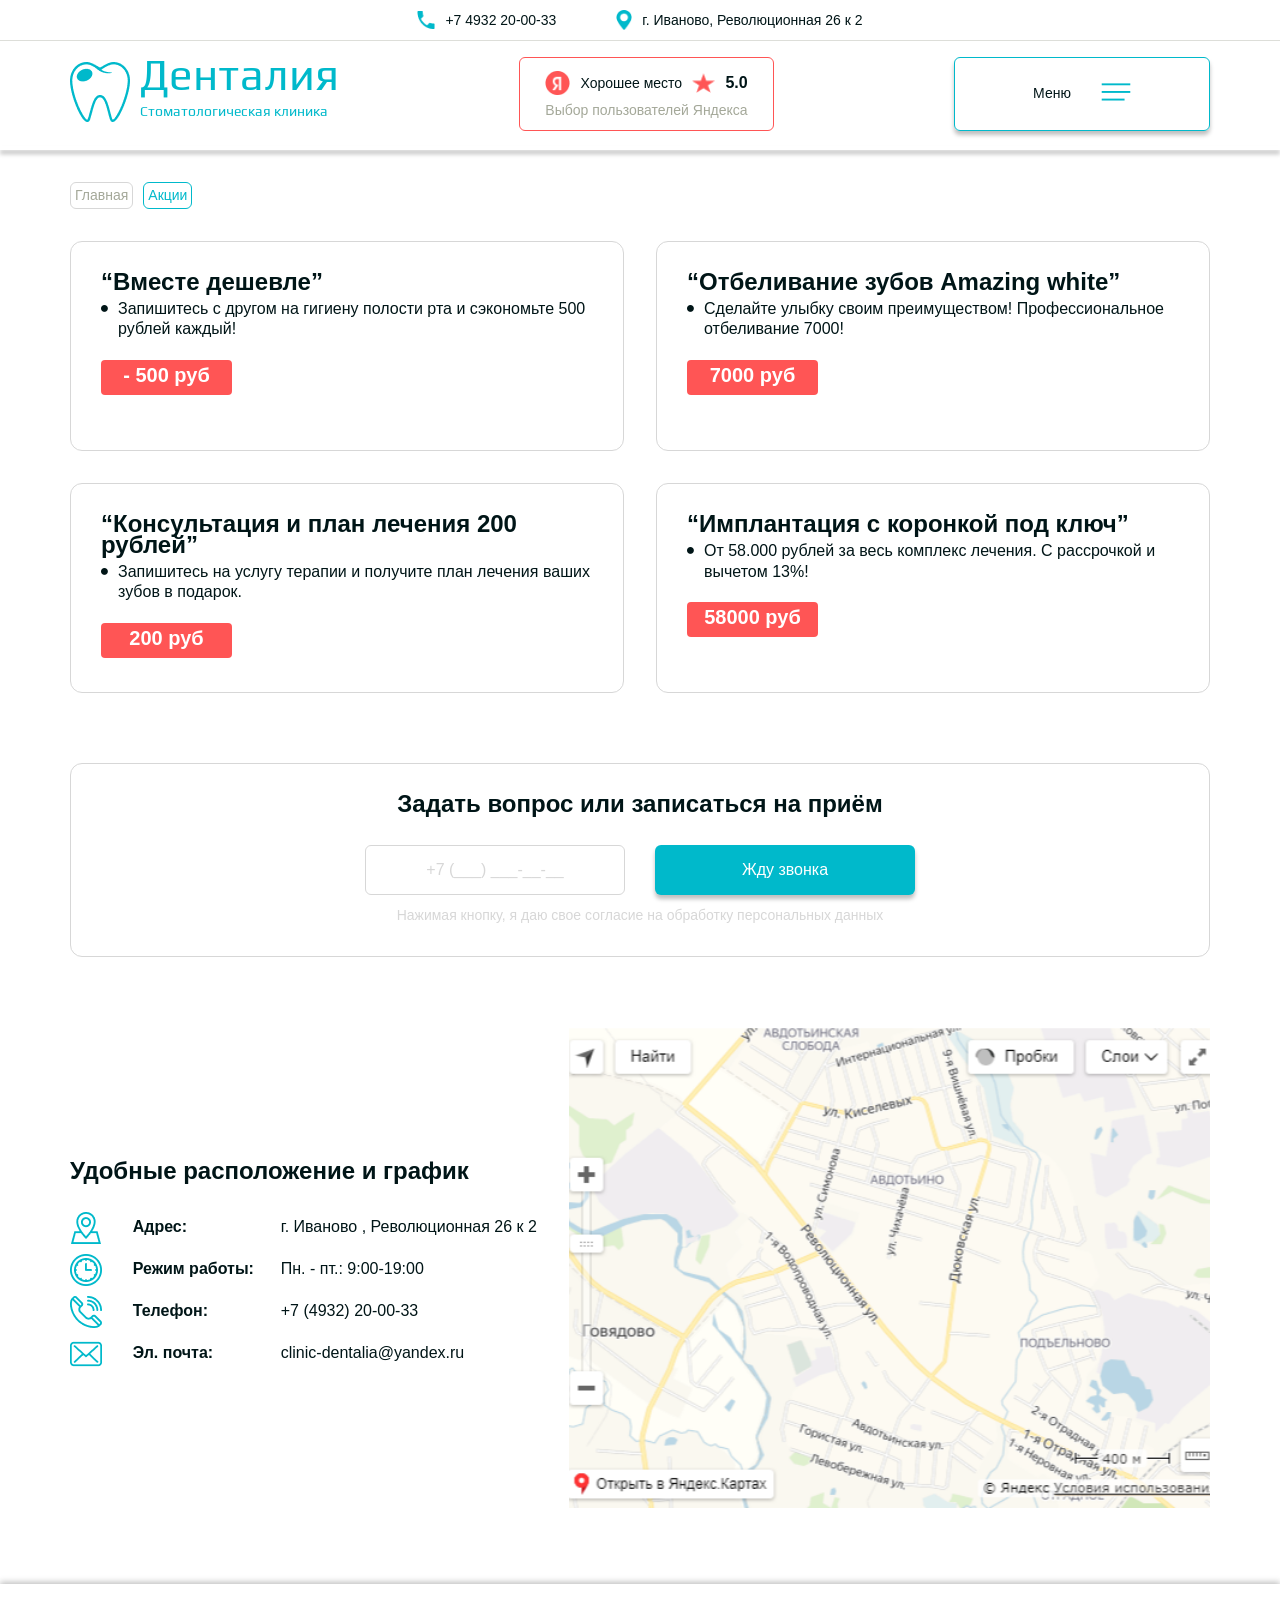
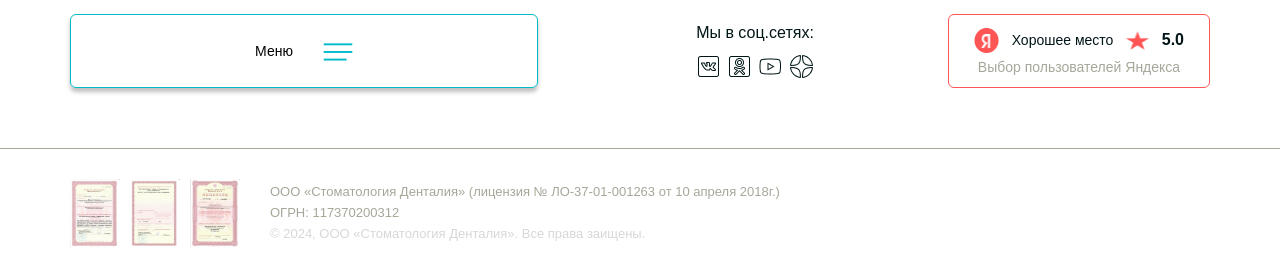
==== commit bfc19003: "akcii done" ====
--- a/akcii.html
+++ b/akcii.html
@@ -13,10 +13,11 @@
   
       <link rel="stylesheet" href="css/global.css" />
       <link rel="stylesheet" href="css/main.css" />
+      <link rel="stylesheet" href="css/vrachi-main.css" />
       <link rel="stylesheet" href="css/akcii-main.css" />
-      <link rel="stylesheet" href="css/vrachi-main.css" />
       <link rel="stylesheet" href="css/media.css" />
       <link rel="stylesheet" href="css/media-akcii.css" />      
+      
       <script src="https://cdn.jsdelivr.net/npm/swiper@9/swiper-bundle.min.js"></script>
     </head>
    <body>
@@ -145,10 +146,11 @@
   <section class="submenu">
     <div class="container">
       <div class="submenu__inner">
-        <ul class="submenu-list">
-          <li class="submenu-list-item"><a href="index.html" class="submenu-list-link">Главная </a></li>        
-          <li class="submenu-list-item submenu-list-item-lastchild">Услуги</li>
-        </ul>        
+        <div class="akcii__links">
+          <a href="index.html" class="service-item">Главная</a>          
+          <a href="#" class="service-item service-item--last">Акции</a>     
+        </div>
+   
       </div>
     </div>
     <div class="hover-menu">
@@ -303,22 +305,34 @@
         <div class="stocks__cards">
           <div class="stocks__card ramka">
             <h3 class="stocks__card-subtitle">“Вместе дешевле”</h3>
-            <p class="stocks__card-text">Запишитесь с другом на гигиену полости рта и сэкономьте 500 рублей каждый!</p>
+            <div class="card-text--wrap">
+              <i class="fa fa-circle" aria-hidden="true"></i><p class="stocks__card-text">Запишитесь с другом на гигиену полости рта и сэкономьте 500 рублей каждый!</p>
+            </div>
+            
             <div class="sale stocks__sale">- 500 руб</div>
           </div>          
           <div class="stocks__card ramka">
             <h3 class="stocks__card-subtitle">“Отбеливание зубов Amazing white”</h3>
-            <p class="stocks__card-text">Сделайте улыбку своим преимуществом! Профессиональное отбеливание 7000!</p>
+            <div class="card-text--wrap">
+              <i class="fa fa-circle" aria-hidden="true"></i><p class="stocks__card-text">Сделайте улыбку своим преимуществом! Профессиональное отбеливание 7000!</p>              
+            </div>
+            
             <div class="sale stocks__sale">7000 руб</div>
           </div>          
           <div class="stocks__card ramka">
             <h3 class="stocks__card-subtitle">“Консультация и план лечения 200 рублей”</h3>
-            <p class="stocks__card-text">Запишитесь на услугу терапии и получите план лечения ваших зубов в подарок.</p>
+            <div class="card-text--wrap">
+              <i class="fa fa-circle" aria-hidden="true"></i><p class="stocks__card-text">Запишитесь на услугу терапии и получите план лечения ваших зубов в подарок.</p>
+            </div>
+            
             <div class="sale stocks__sale">200 руб</div>
           </div>          
           <div class="stocks__card ramka">
             <h3 class="stocks__card-subtitle">“Имплантация с коронкой под ключ”</h3>
-            <p class="stocks__card-text">От 58.000 рублей за весь комплекс лечения. С рассрочкой и вычетом 13%!</p>
+            <div class="card-text--wrap">
+              <i class="fa fa-circle" aria-hidden="true"></i><p class="stocks__card-text">От 58.000 рублей за весь комплекс лечения. С рассрочкой и вычетом 13%!</p>
+            </div>
+            
             <div class="sale stocks__sale">58000 руб</div>
           </div>          
         </div>
--- a/css/global.css
+++ b/css/global.css
@@ -182,6 +182,7 @@
   padding: 30px;
  
 }
+
 .title {
   font-weight: 600;
   font-size: 24px;
--- a/css/vrachi-main.css
+++ b/css/vrachi-main.css
@@ -46,15 +46,7 @@
 }
 
 
-.submenu-list-link {
-  
-}
-
-.specialists {
-}
-
-.specialists__inner {
-  
+.specialists__inner {  
   margin-bottom: 70px;
 }
 .specialists__cards {
@@ -63,6 +55,7 @@
   font-weight: 600;
 font-size: 34px;
 margin-bottom: 30px;
+line-height: 120%;
 }
 .specialists__card {
   width: 100%;
@@ -87,6 +80,11 @@
   height: 100%;
   object-fit: cover;
   margin-bottom: 20px;
+  border-radius: 12px;
+  -webkit-border-radius: 12px;
+  -moz-border-radius: 12px;
+  -ms-border-radius: 12px;
+  -o-border-radius: 12px;
 }
 .specialists__button {
   width: 60px;
@@ -130,10 +128,14 @@
 }
 .card-certificate-img {
   display: block;
-  width: 100%;  
+  width: 100%;
   height: 100%;
   object-fit: cover;
-  
+  border-radius: 6px;
+  -webkit-border-radius: 6px;
+  -moz-border-radius: 6px;
+  -ms-border-radius: 6px;
+  -o-border-radius: 6px;
 }
 .specialists__button {
   margin-left: 0;
--- a/css/akcii-main.css
+++ b/css/akcii-main.css
@@ -33,4 +33,56 @@
 .stocks__sale {
   margin: 0;
 
-}+}
+.akcii__links {
+  display: flex;
+  flex-wrap: nowrap;
+  align-items: center;
+  justify-content: flex-start;
+}
+
+.service-item {
+  flex: 0 0 auto;
+  width: auto;
+  height: auto;
+  font-weight: 400;
+  font-size: 14px;
+  color: var(--gray);
+  padding: 2px 4px;
+  border: 1px solid var(--ligth-gray);
+  border-radius: 6px;
+  background: var(--white);
+  margin-right: 10px;
+  text-align: center;
+  overflow: hidden;
+  white-space: nowrap;
+  -webkit-border-radius: 6px;
+  -moz-border-radius: 6px;
+  -ms-border-radius: 6px;
+  -o-border-radius: 6px;
+}   
+
+.service-item--last { 
+  width: auto;
+  height: auto;
+  overflow: hidden;
+  white-space: nowrap;
+  text-overflow: ellipsis;
+  border: 1px solid var(--new-main);
+  color: var(--new-main);
+  margin-right: 0;
+  
+}
+.card-text--wrap {
+  display: flex;
+}
+.fa {
+  font-size: 8px;
+  margin-top: 5px;
+  margin-right: 10px;
+
+}
+  
+ 
+
+
--- a/css/media-akcii.css
+++ b/css/media-akcii.css
@@ -1,7 +1,12 @@
 @media (max-width: 767px) {
-
   .stocks__cards {
     grid-template-columns: 1fr;
     grid-template-rows: auto;
   }
-}+  
+}
+@media (max-width: 480px) {
+ 
+
+}
+
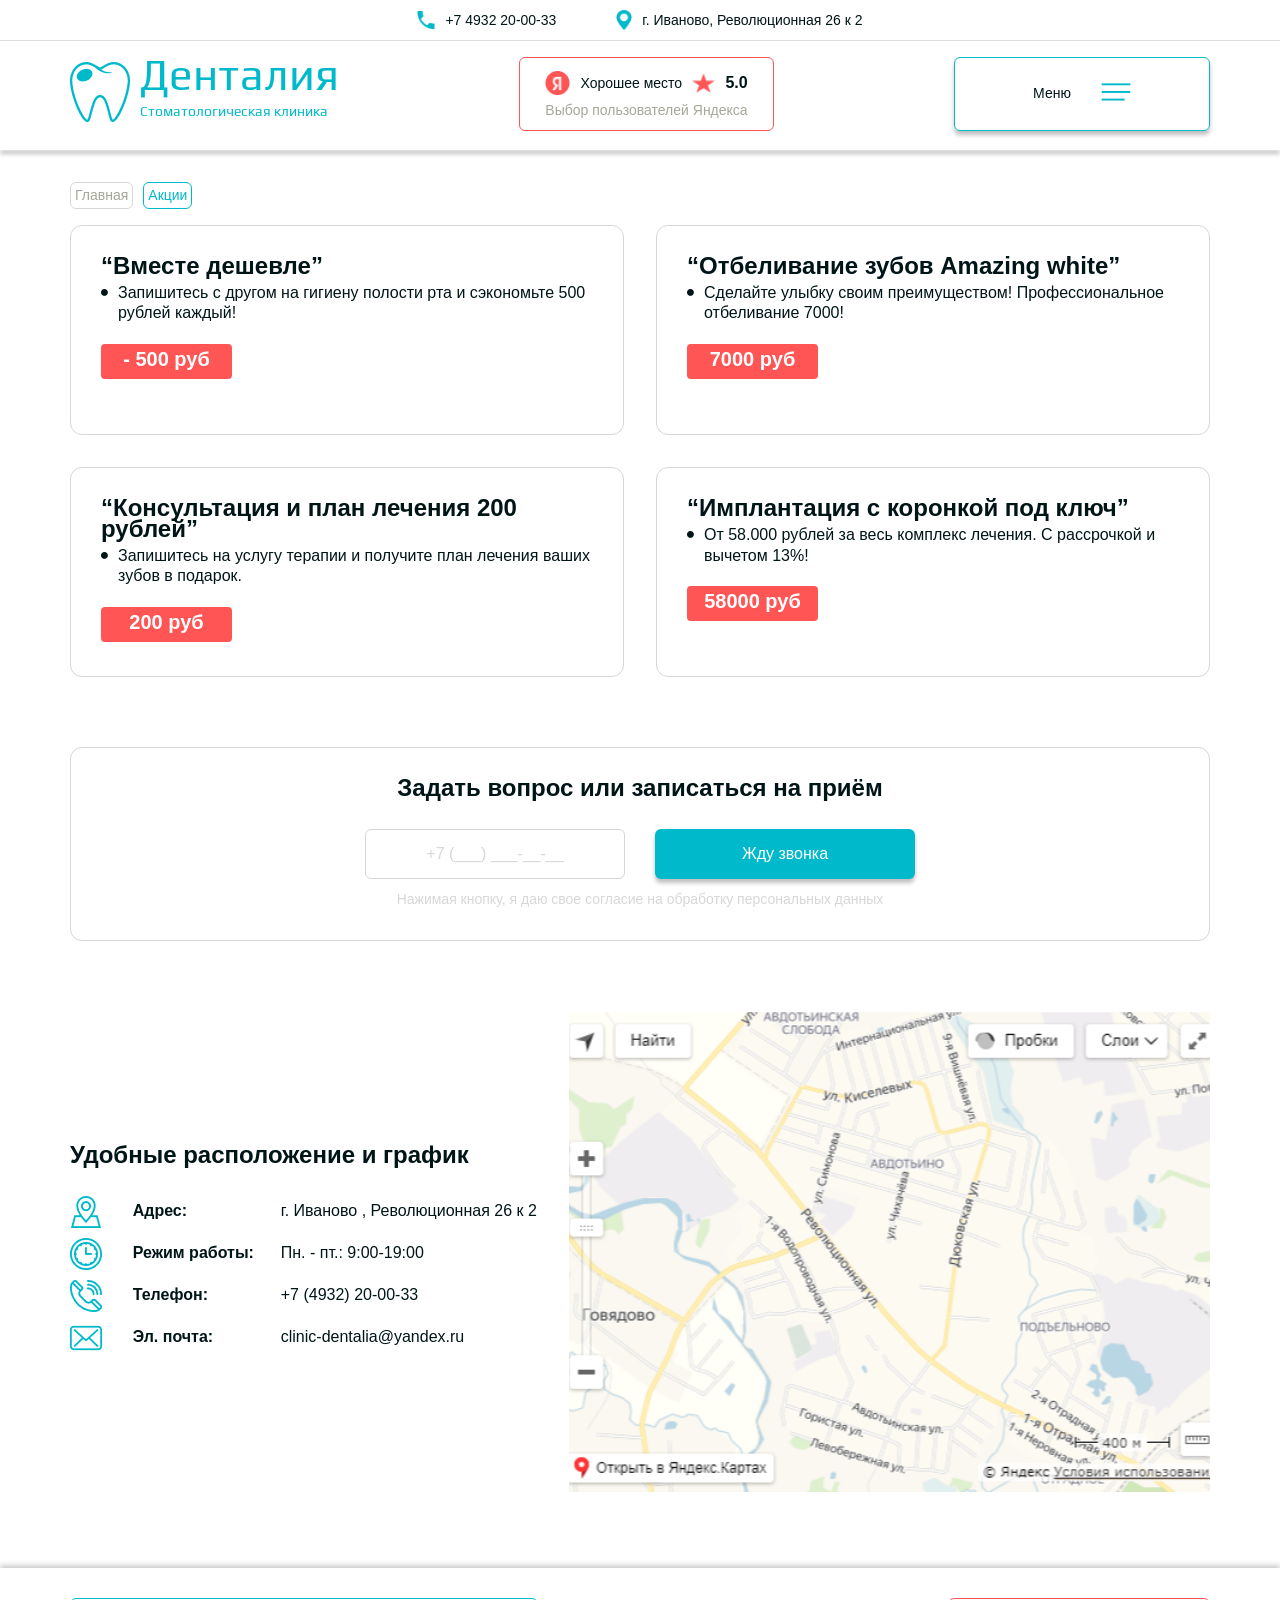
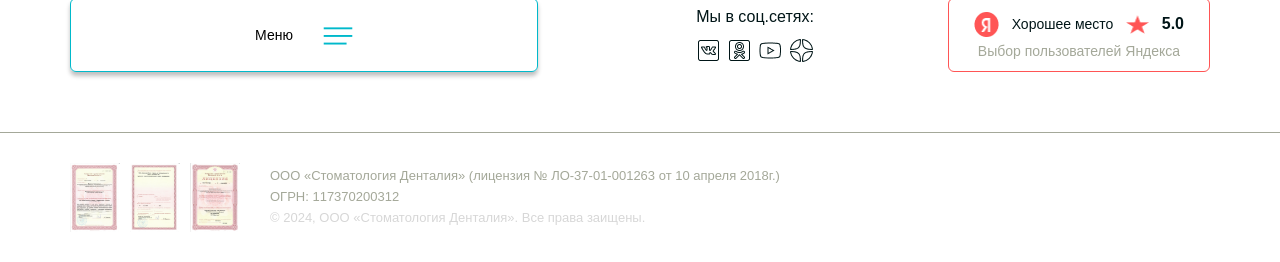
==== commit a3b81cb6: "last version" ====
--- a/akcii.html
+++ b/akcii.html
@@ -352,7 +352,7 @@
         <h2 class="ratings__inner-title title question__inner-title">Задать вопрос или записаться на приём</h2>
         <form action="" class="form question__form">
           <input class="question__input" type="tel" name="" id="" placeholder="+7 (___) ___-__-__">
-          <button class="question__button button btn-reset">Жду звонка</button>
+          <button class="question__button button btn-reset btn2">Жду звонка</button>
         </form> 
         <p class="question__inner-text">Нажимая кнопку, я даю свое согласие на обработку персональных данных</p> 
 
--- a/css/global.css
+++ b/css/global.css
@@ -64,39 +64,36 @@
 
 :root {
   --dark-blue: #3f4f5b;
-  
-    --blue: #0096a5;
-    --denta2: #b6e4e9;
-    --brigh-blue: #6fadf6;
-    --light-blue: #cfe5ff;
-    --green: #00b57e;
-    --light-green: #d6ffda;
-    --light-rose: #ffebf2;
-    --rose: #ffb2cd;
-    --dental-fitmennyi: #009dae;
-    --20: rgba(182, 228, 233, 0.2);
-    --transparent-20-blue: rgba(207, 229, 255, 0.2);
-    --transparent-20-green: rgba(214, 255, 218, 0.2);
-    --transparent-20-rose: rgba(255, 235, 242, 0.2);
-    --gradient-green: #000;
-    --red: #f55;
-    --ligth-gray: #d7d7d7;
-    --txt-black: #001517;
-    --light-gray: #ddded9;
-    --gray: #a4a899;
-    --new-main: #00b9cb;
-    --dark-main: #0096a5;
-    --accent-1: #55ff80;
-    --accent-red: var(--red);
-    --white: #fff;
-  
-  
-  
+
+  --blue: #0096a5;
+  --denta2: #b6e4e9;
+  --brigh-blue: #6fadf6;
+  --light-blue: #cfe5ff;
+  --green: #00b57e;
+  --light-green: #d6ffda;
+  --light-rose: #ffebf2;
+  --rose: #ffb2cd;
+  --dental-fitmennyi: #009dae;
+  --20: rgba(182, 228, 233, 0.2);
+  --transparent-20-blue: rgba(207, 229, 255, 0.2);
+  --transparent-20-green: rgba(214, 255, 218, 0.2);
+  --transparent-20-rose: rgba(255, 235, 242, 0.2);
+  --gradient-green: #000;
+  --red: #f55;
+  --ligth-gray: #d7d7d7;
+  --txt-black: #001517;
+  --light-gray: #ddded9;
+  --gray: #a4a899;
+  --new-main: #00b9cb;
+  --dark-main: #0096a5;
+  --accent-1: #55ff80;
+  --accent-red: var(--red);
+  --white: #fff;
+
   /* --h1-title: 28px; */
   --h1-title: calc(18px + 12 * (100vw - 320px) / 1600);
   --font-family: "Open Sans", sans-serif;
   --second-family: "Play", sans-serif;
-  
 }
 
 body {
@@ -108,8 +105,6 @@
   margin: 0;
   padding: 0;
   background-color: #fff;
-  
-  
 }
 button:active {
   outline: none;
@@ -180,14 +175,13 @@
   border: 1px solid var(--ligth-gray);
   border-radius: 12px;
   padding: 30px;
- 
 }
 
 .title {
   font-weight: 600;
   font-size: 24px;
-  
-color: var(--txt-black);  
+
+  color: var(--txt-black);
 }
 .list {
   font-size: var(--h1-list);
@@ -253,7 +247,6 @@
 .button:hover,
 .button:focus,
 .button:active {
-  
   background: linear-gradient(
     90deg,
     #171613 0%,
@@ -307,17 +300,24 @@
   align-items: center;
   justify-content: flex-start;
 }
-.service-item { 
+.service-item {
   flex: 0 1 auto;
-  white-space: nowrap;
-   
-}
+  border: 1px solid var(--gray);
+  border-radius: 6px;
+  padding: 2px 4px;
+  text-align: center;
+  color: var(--gray);
+  font-weight: 400;
+  font-size: 14px;
+}
+.service-item:hover, .service-item:active {
+  border: 1px solid var(--new-main);
+  color: var(--new-main);
+} 
 .service-item--last {
   overflow: hidden;
   white-space: nowrap;
   text-overflow: ellipsis;
   border: 1px solid var(--new-main);
-  color: var(--new-main);  
-  
-}
-
+  color: var(--new-main);
+}
--- a/css/vrachi-main.css
+++ b/css/vrachi-main.css
@@ -1,7 +1,7 @@
 .submenu {
 }
 .submenu__inner {
-  padding: 32px 0;
+  padding: 32px 0 16px 0;
   position: relative;
   display: flex;
   flex-wrap: nowrap;
--- a/css/media.css
+++ b/css/media.css
@@ -232,94 +232,88 @@
   display: block;
 
 }
-}
-
-@media (max-width: 767px) {
-  .form__hero {
-    flex-direction: column;
-    width: 100%;
-    max-width: 100%;
-    
-    
-  }
-  .form__input, .hero__button {
-    width: 100%;
-    max-width: 100%;
-  }
-
-  .form__input {
-    margin-right: 0;
-    margin-bottom: 24px;
-  }
-
-  
-  .question__form {
-    margin-bottom: 10px;
-    display: flex;
-    flex-direction: column;   
-    align-items: center;  
-    max-width: 100%;
-    gap: 30px;
-    margin-bottom: 12px;
-
-  }
-  .question__input, .question__button {
-    flex: 1;
-    margin-right: 0;
-    max-width: 260px;
-    width: 100%;
-    
-
-  }
-  .sale {
-    display: block;
-    margin-left: 0;
-    margin-bottom: 30px;
-  }
-  .hero__inner-wrap {
-    margin-bottom: 64px;
-  }
-  .hero__subtitle-main {
-    margin-bottom: 12px;
-  }
-  .about__service__inner {
-    margin-bottom: 64px;
-  }
-  .reviews__top {
-    margin-bottom: 64px;
-  }
-  .reviews__inner {
-    margin-bottom: 64px;
-  }
-  .trust__inner-wrap {
-    margin-bottom: 64px;
-  }
-  .ratings__inner {
-    margin-bottom: 64px;
-  }
-  .about__inner {
-    margin-bottom: 64px;
-  }
-  .about__inner--text:last-of-type {
-    margin-bottom: 0;
-  }
-  .specialists__inner-top {
-    margin-bottom: 32;
-  }
-  .specialists__inner {
-    margin-bottom: 64px;
-  }
-  .question__inner {
-    margin-bottom: 64px;
-  }
-  .address__inner {
-    margin-bottom: 64px;
-  }
-  
-  
-}
-
-
+.form__hero {
+  flex-direction: column;
+  width: 100%;
+  max-width: 100%;
+  
+  
+}
+.form__input, .hero__button {
+  width: 100%;
+  max-width: 100%;
+}
+
+.form__input {
+  margin-right: 0;
+  margin-bottom: 24px;
+}
+
+
+.question__form {
+  margin-bottom: 10px;
+  display: flex;
+  flex-direction: column;   
+  align-items: center;  
+  max-width: 100%;
+  gap: 12px;
+  margin-bottom: 12px;
+
+}
+.question__input, .question__button {
+  flex: 1;
+  margin-right: 0;
+  max-width: 260px;
+  width: 100%;
+  margin-bottom: 0;
+  
+
+}
+.sale {
+  display: block;
+  margin-left: 0;
+  margin-bottom: 30px;
+}
+.hero__inner-wrap {
+  margin-bottom: 64px;
+}
+.hero__subtitle-main {
+  margin-bottom: 12px;
+}
+.about__service__inner {
+  margin-bottom: 64px;
+}
+.reviews__top {
+  margin-bottom: 64px;
+}
+.reviews__inner {
+  margin-bottom: 64px;
+}
+.trust__inner-wrap {
+  margin-bottom: 64px;
+}
+.ratings__inner {
+  margin-bottom: 64px;
+}
+.about__inner {
+  margin-bottom: 64px;
+}
+.about__inner--text:last-of-type {
+  margin-bottom: 0;
+}
+.specialists__inner-top {
+  margin-bottom: 32;
+}
+.specialists__inner {
+  margin-bottom: 64px;
+}
+.question__inner {
+  margin-bottom: 64px;
+}
+.address__inner {
+  margin-bottom: 64px;
+}
+}
 
 @media (max-width: 480px) {
   .burger-menu {
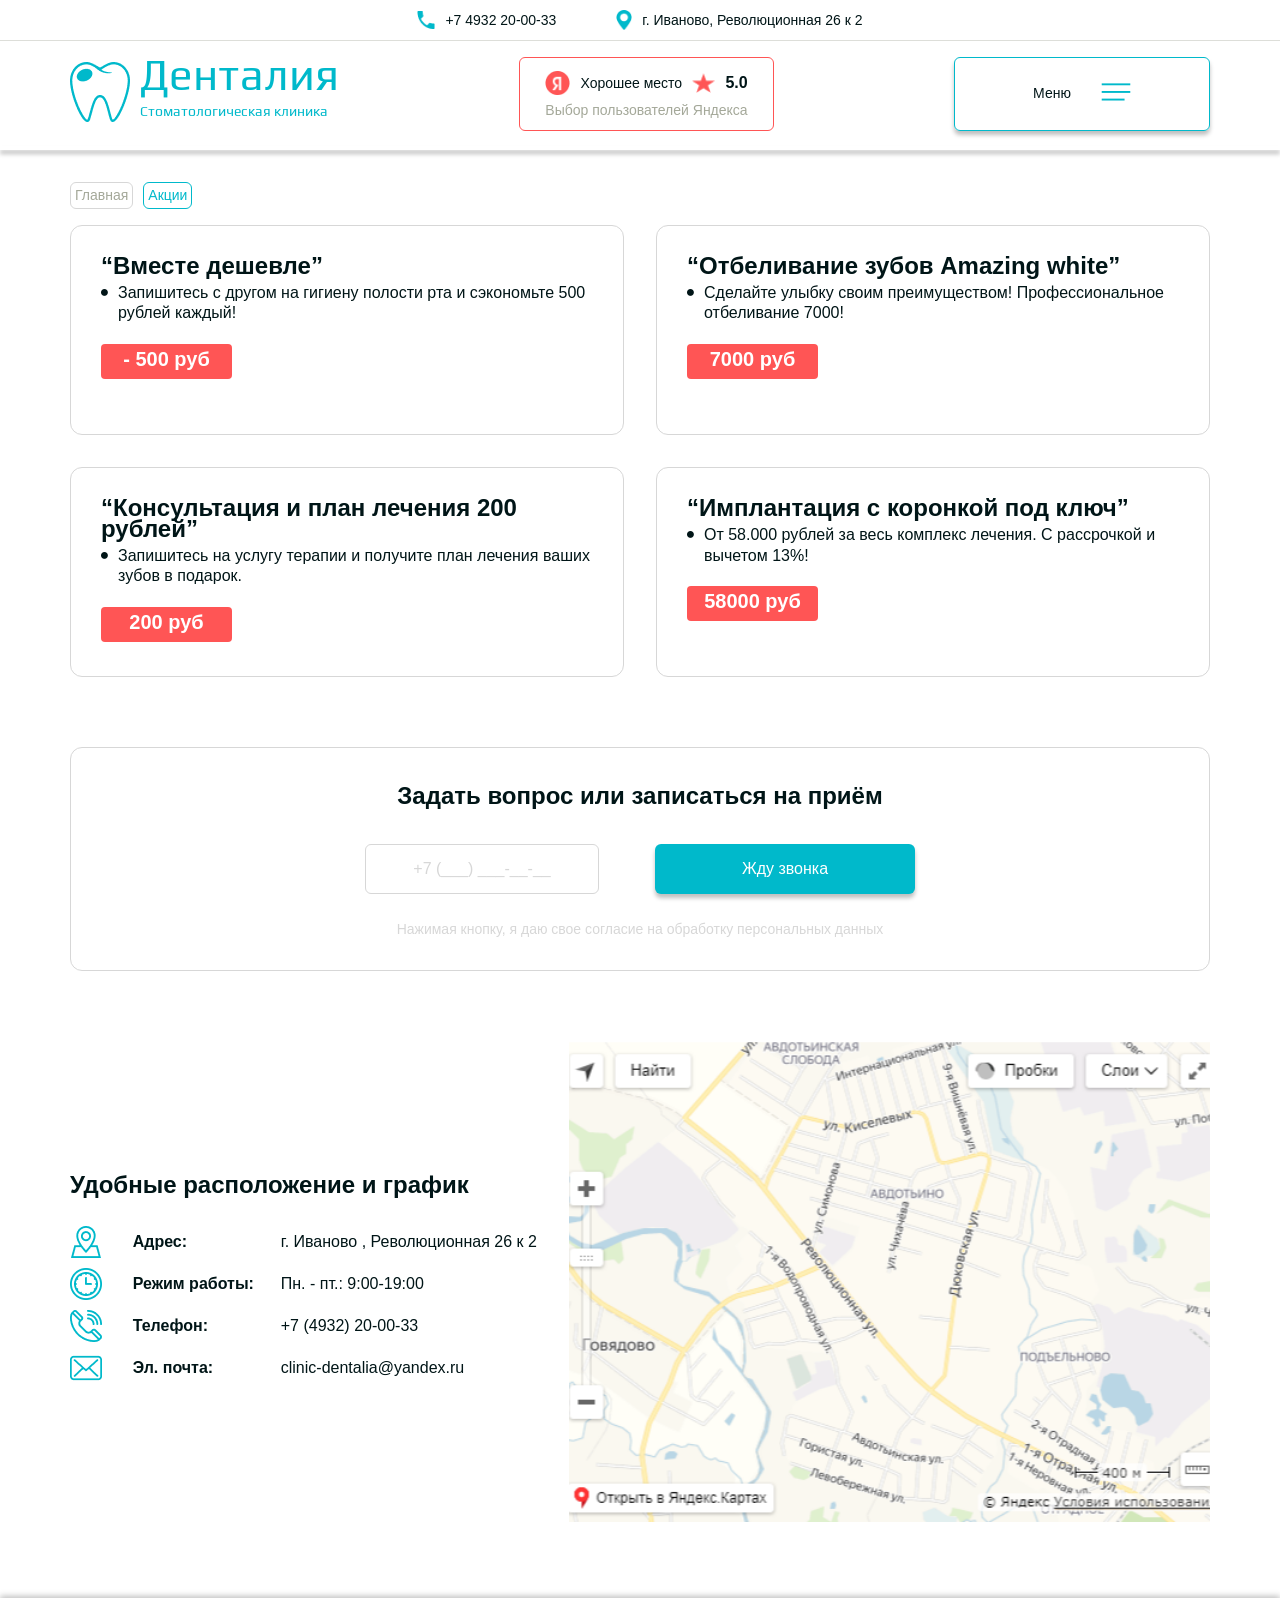
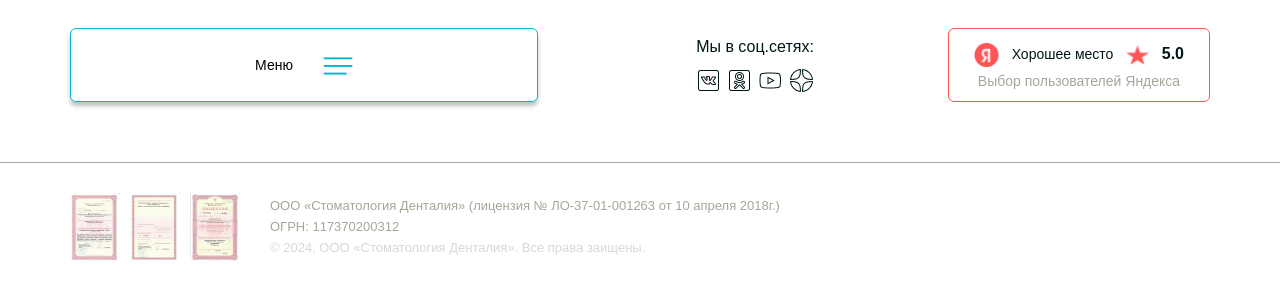
==== commit 854c3a5e: "forms in every page done" ====
--- a/akcii.html
+++ b/akcii.html
@@ -18,6 +18,8 @@
       <link rel="stylesheet" href="css/media.css" />
       <link rel="stylesheet" href="css/media-akcii.css" />      
       
+      <script src="js/inputmask.min.js"></script>
+      <script src="js/just-validate.min.js"></script>
       <script src="https://cdn.jsdelivr.net/npm/swiper@9/swiper-bundle.min.js"></script>
     </head>
    <body>
@@ -350,8 +352,11 @@
     <div class="container">
       <div class="question__inner ramka ">
         <h2 class="ratings__inner-title title question__inner-title">Задать вопрос или записаться на приём</h2>
-        <form action="" class="form question__form">
-          <input class="question__input" type="tel" name="" id="" placeholder="+7 (___) ___-__-__">
+        <form class="form question__form" id="form2" autocomplete="off">
+          <div class="input__wrap">
+            <input class="question__input" type="tel" name="tel2" id="tel2" placeholder="+7 (___) ___-__-__" autocomplete="off">
+          </div>
+         
           <button class="question__button button btn-reset btn2">Жду звонка</button>
         </form> 
         <p class="question__inner-text">Нажимая кнопку, я даю свое согласие на обработку персональных данных</p> 
@@ -575,6 +580,8 @@
   
 
 </footer>
+
+<script type="module" src="js/send-question.js"></script>
 <script src="js/main.js"></script>
    </body>
    </html>
--- a/css/global.css
+++ b/css/global.css
@@ -321,3 +321,10 @@
   border: 1px solid var(--new-main);
   color: var(--new-main);
 }
+
+.input__wrap {
+  max-width: 260px;
+  flex: 1;
+  margin-right: 30px;
+  margin-bottom: 15px;
+}
--- a/css/media.css
+++ b/css/media.css
@@ -260,14 +260,24 @@
   margin-bottom: 12px;
 
 }
-.question__input, .question__button {
+.question__input, .question__button, .hero__input, .hero__button, .input__wrap {
   flex: 1;
   margin-right: 0;
-  max-width: 260px;
-  width: 100%;
+  max-width: 100%;
+ width: 100%;
   margin-bottom: 0;
-  
-
+}
+
+.thanks__popup-main {
+  width: 416px;
+  height: 336px;
+}
+.thanks__popup-title {
+  padding: 75px 5px 0 5px;
+}
+
+.thanks__popup-text {
+  padding: 0 15px;
 }
 .sale {
   display: block;
@@ -312,6 +322,10 @@
 }
 .address__inner {
   margin-bottom: 64px;
+}
+.just-validate-error-label {  
+  padding-top: 0 !important;
+  padding-bottom: 10px;
 }
 }
 
@@ -406,6 +420,9 @@
   .services__accordion {
     margin-bottom: 32px;
   }
+  .trust__inner-wrap {
+    margin-bottom: 32px;
+  }
   .ratings__inner-cards {
     grid-template-columns: 1fr;
     grid-template-rows: repeat(4, 1fr);
@@ -424,7 +441,7 @@
     font-size: 14px;
   }
   .trust__inner-wrap--right {
-    margin-bottom: 32px;
+    margin-bottom: 0;
   }
   .specialists__inner-top {
     margin-bottom: 10px;
@@ -476,7 +493,17 @@
   .address__inner {
     margin-bottom: 32px;
   }
-  
+  .thanks__popup-main {
+    width: 296px;
+    height: 300px;
+  }
+  .thanks__popup-title {
+    padding-top: 45px;
+  }
+  
+  .thanks__popup-text {
+    padding: 0 15px;
+  }
   
   
   
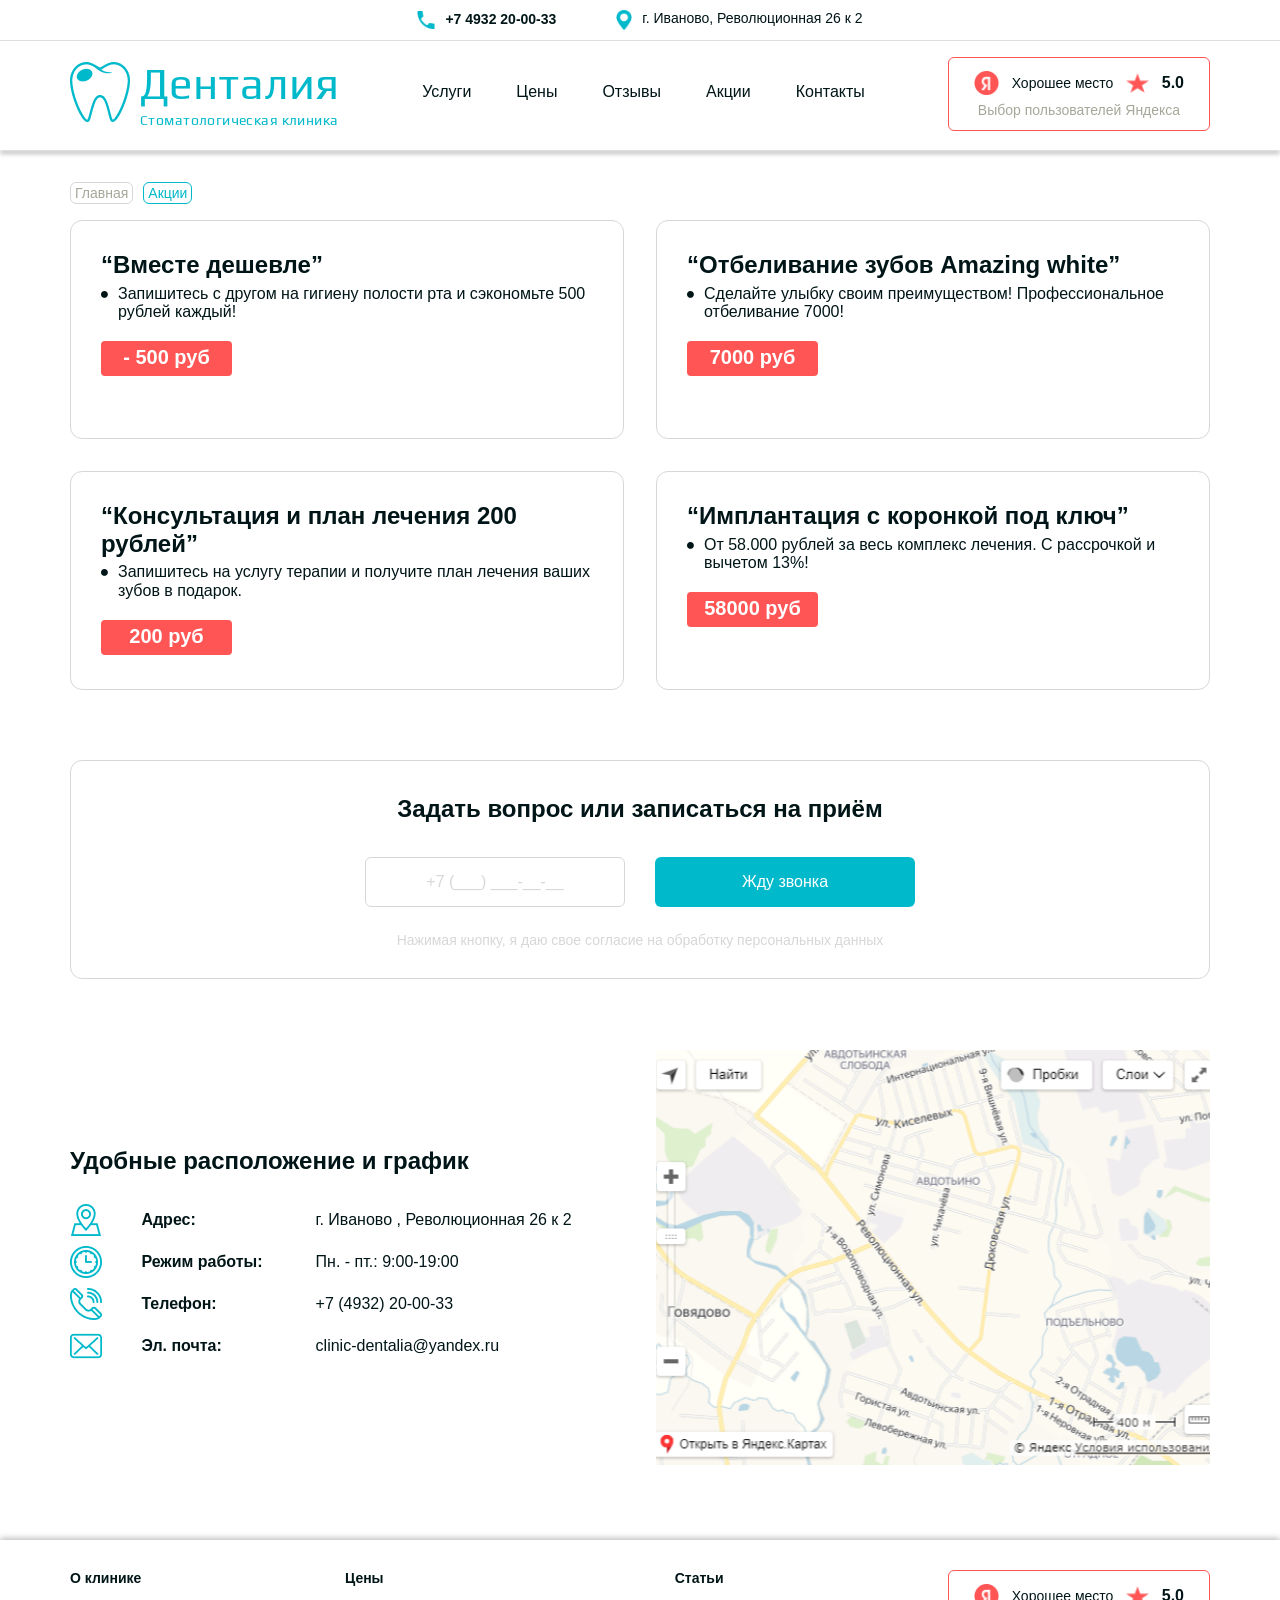
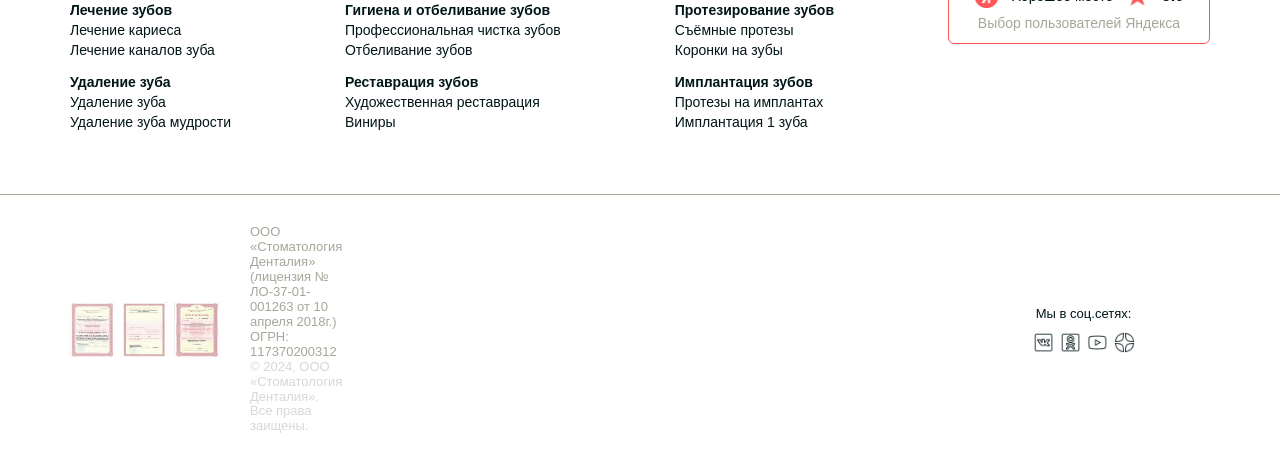
==== commit aa18845a: "new menu and links" ====
--- a/akcii.html
+++ b/akcii.html
@@ -147,159 +147,87 @@
   <main class="main">
   <section class="submenu">
     <div class="container">
-      <div class="submenu__inner">
+      <div class="submenu__inner hero__inner-pos">
         <div class="akcii__links">
           <a href="index.html" class="service-item">Главная</a>          
           <a href="#" class="service-item service-item--last">Акции</a>     
         </div>
-   
-      </div>
-    </div>
-    <div class="hover-menu">
-      <div class="container">
-        <div class="hover-menu__inner">
-          <svg class="hover-menu__svg" width="70" height="32" viewBox="0 0 70 32" fill="none" xmlns="http://www.w3.org/2000/svg">
-            <g filter="url(#filter0_d_6130_4388)">
-              <path d="M35 8L66 32H4L35 8Z" fill="white" />
-            </g>
-            <defs>
-              <filter id="filter0_d_6130_4388" x="0" y="0" width="70" height="32" filterUnits="userSpaceOnUse" color-interpolation-filters="sRGB">
-                <feFlood flood-opacity="0" result="BackgroundImageFix" />
-                <feColorMatrix in="SourceAlpha" type="matrix" values="0 0 0 0 0 0 0 0 0 0 0 0 0 0 0 0 0 0 127 0" result="hardAlpha" />
-                <feOffset dy="-4" />
-                <feGaussianBlur stdDeviation="2" />
-                <feComposite in2="hardAlpha" operator="out" />
-                <feColorMatrix type="matrix" values="0 0 0 0 0.866667 0 0 0 0 0.870588 0 0 0 0 0.85098 0 0 0 1 0" />
-                <feBlend mode="normal" in2="BackgroundImageFix" result="effect1_dropShadow_6130_4388" />
-                <feBlend mode="normal" in="SourceGraphic" in2="effect1_dropShadow_6130_4388" result="shape" />
-              </filter>
-            </defs>
-          </svg>
-          <button class="hover-menu__cross btn-reset">
-            <img src="img/cross.png" alt="" class="hover-menu__img">
-          </button>
-          
-          <div class="hover-menu__cards">
-            <div class="hover-menu__card">
-              <ul class="hover-menu__list">
-                <li class="hover-menu__item hover-item__title"><a href="lechenie-zubov.html" class="hover-menu__link">Лечение зубов</a></li>
-                <li class="hover-menu__item "><a href="lechenie-zubov.html" class="hover-menu__link">Лечение кариеса</a></li>
-                <li class="hover-menu__item "><a href="lechenie-zubov.html" class="hover-menu__link">Лечение каналов зуба</a></li>
-              </ul>
-            </div>
-            <div class="hover-menu__card">
-              <ul class="hover-menu__list">
-                <li class="hover-menu__item hover-item__title"><a href="udalenie-zuba.html" class="hover-menu__link">Удаление зуба</a></li>
-                <li class="hover-menu__item"><a href="udalenie-zuba.html" class="hover-menu__link">Удаление зуба</a></li>
-                <li class="hover-menu__item"><a href="udalenie-zuba.html" class="hover-menu__link">Удаление зуба мудрости</a></li>
-              </ul>
-            </div>
-            <div class="hover-menu__card">
-              <ul class="hover-menu__list">
-                <li class="hover-menu__item hover-item__title"><a href="protezirovanie-zubov.html" class="hover-menu__link">Протезирование зубов</a></li>
-                <li class="hover-menu__item"><a href="protezirovanie-zubov.html" class="hover-menu__link">Съемные протезы</a></li>
-                <li class="hover-menu__item"><a href="protezirovanie-zubov.html" class="hover-menu__link">Коронки на зубы</a></li>
-              </ul>
-            </div>
-            <div class="hover-menu__card">
-              <ul class="hover-menu__list">
-                <li class="hover-menu__item hover-item__title"><a href="gigiena-i-otbelivanie-zubov.html" class="hover-menu__link">Гигиена и отбеливание зубов</a></li>
-                <li class="hover-menu__item"><a href="gigiena-i-otbelivanie-zubov.html" class="hover-menu__link">Профессиональная чистка зубов</a></li>
-                <li class="hover-menu__item"><a href="gigiena-i-otbelivanie-zubov.html" class="hover-menu__link">Отбеливание зубов</a></li>
-              </ul>
-            </div>
-            <div class="hover-menu__card">
-              <ul class="hover-menu__list">
-                <li class="hover-menu__item hover-item__title"><a href="restavraciya-zubov.html" class="hover-menu__link">Реставрация зубов</a></li>
-                <li class="hover-menu__item"><a href="restavraciya-zubov.html" class="hover-menu__link">Художественная реставрация зубов</a></li>
-                <li class="hover-menu__item"><a href="restavraciya-zubov.html" class="hover-menu__link">Виниры</a></li>
-              </ul>
-            </div>
-            <div class="hover-menu__card">
-              <ul class="hover-menu__list">
-                <li class="hover-menu__item hover-item__title"><a href="implantaciya-zubov.html" class="hover-menu__link">Имплантация зубов</a></li>
-                <li class="hover-menu__item"><a href="implantaciya-zubov.html" class="hover-menu__link">Протезы на имплантах</a></li>
-                <li class="hover-menu__item"><a href="implantaciya-zubov.html" class="hover-menu__link">Имплант 1 зуба</a></li>
-              </ul>
-            </div>
-
-          </div>
-        </div>
-      </div>
-    </div>
+        <div class="hover-menu">              
+          <div class="hover-menu__inner">
+            <svg class="hover-menu__svg" width="70" height="32" viewBox="0 0 70 32" fill="none" xmlns="http://www.w3.org/2000/svg">
+              <g filter="url(#filter0_d_6130_4388)">
+                <path d="M35 8L66 32H4L35 8Z" fill="white" />
+              </g>
+              <defs>
+                <filter id="filter0_d_6130_4388" x="0" y="0" width="70" height="32" filterUnits="userSpaceOnUse" color-interpolation-filters="sRGB">
+                  <feFlood flood-opacity="0" result="BackgroundImageFix" />
+                  <feColorMatrix in="SourceAlpha" type="matrix" values="0 0 0 0 0 0 0 0 0 0 0 0 0 0 0 0 0 0 127 0" result="hardAlpha" />
+                  <feOffset dy="-4" />
+                  <feGaussianBlur stdDeviation="2" />
+                  <feComposite in2="hardAlpha" operator="out" />
+                  <feColorMatrix type="matrix" values="0 0 0 0 0.866667 0 0 0 0 0.870588 0 0 0 0 0.85098 0 0 0 1 0" />
+                  <feBlend mode="normal" in2="BackgroundImageFix" result="effect1_dropShadow_6130_4388" />
+                  <feBlend mode="normal" in="SourceGraphic" in2="effect1_dropShadow_6130_4388" result="shape" />
+                </filter>
+              </defs>
+            </svg>
+            <button class="hover-menu__cross btn-reset">
+              <!-- <img src="img/cross.png" alt="" class="hover-menu__img"> -->
+            </button>
+            
+            <div class="hover-menu__cards">
+              <div class="hover-menu__card">
+                <ul class="hover-menu__list">
+                  <li class="hover-menu__item hover-item__title"><a href="lechenie-zubov.html" class="hover-menu__link">Лечение зубов</a></li>
+                  <li class="hover-menu__item "><a href="lechenie-kariesa.html" class="hover-menu__link">Лечение кариеса</a></li>
+                  <li class="hover-menu__item "><a href="lechenie-kanalov-zuba.html" class="hover-menu__link">Лечение каналов зуба</a></li>
+                </ul>
+              </div>
+              <div class="hover-menu__card">
+                <ul class="hover-menu__list">
+                  <li class="hover-menu__item hover-item__title"><a href="udalenie-zubov.html" class="hover-menu__link">Удаление зуба</a></li>
+                  <li class="hover-menu__item"><a href="udalenie-zuba.html" class="hover-menu__link">Удаление зуба</a></li>
+                  <li class="hover-menu__item"><a href="udalenie-zuba-mudrosti.html" class="hover-menu__link">Удаление зуба мудрости</a></li>
+                </ul>
+              </div>
+              <div class="hover-menu__card">
+                <ul class="hover-menu__list">
+                  <li class="hover-menu__item hover-item__title"><a href="protezirovanie-zubov.html" class="hover-menu__link">Протезирование зубов</a></li>
+                  <li class="hover-menu__item"><a href="syemnye-protezy.html" class="hover-menu__link">Съемные протезы</a></li>
+                  <li class="hover-menu__item"><a href="koronki-na-zuby.html" class="hover-menu__link">Коронки на зубы</a></li>
+                </ul>
+              </div>
+              <div class="hover-menu__card">
+                <ul class="hover-menu__list">
+                  <li class="hover-menu__item hover-item__title"><a href="gigiena-i-otbelivanie-zubov.html" class="hover-menu__link">Гигиена и отбеливание зубов</a></li>
+                  <li class="hover-menu__item"><a href="professional'naya-chistka-zubov.html" class="hover-menu__link">Профессиональная чистка зубов</a></li>
+                  <li class="hover-menu__item"><a href="otbelivanie-zubov.html" class="hover-menu__link">Отбеливание зубов</a></li>
+                </ul>
+              </div>
+              <div class="hover-menu__card">
+                <ul class="hover-menu__list">
+                  <li class="hover-menu__item hover-item__title"><a href="restavraciya-zubov.html" class="hover-menu__link">Реставрация зубов</a></li>
+                  <li class="hover-menu__item"><a href="hudozhestvennaya-restavraciya-zubov.html" class="hover-menu__link">Художественная реставрация зубов</a></li>
+                  <li class="hover-menu__item"><a href="viniry.html" class="hover-menu__link">Виниры</a></li>
+                </ul>
+              </div>
+              <div class="hover-menu__card">
+                <ul class="hover-menu__list">
+                  <li class="hover-menu__item hover-item__title"><a href="implantaciya-zubov.html" class="hover-menu__link">Имплантация зубов</a></li>
+                  <li class="hover-menu__item"><a href="protezy-na-implantah.html" class="hover-menu__link">Протезы на имплантах</a></li>
+                  <li class="hover-menu__item"><a href="implant-1-zuba.html" class="hover-menu__link">Имплант 1 зуба</a></li>
+                </ul>
+              </div>
+
+            </div>
+          </div>
+        
+      </div>   
+      </div>
+    </div>
+    
   </section>
-  <div class="hover-menu">
-    <div class="container">
-      <div class="hover-menu__inner">
-        <svg class="hover-menu__svg" width="70" height="32" viewBox="0 0 70 32" fill="none" xmlns="http://www.w3.org/2000/svg">
-          <g filter="url(#filter0_d_6130_4388)">
-            <path d="M35 8L66 32H4L35 8Z" fill="white" />
-          </g>
-          <defs>
-            <filter id="filter0_d_6130_4388" x="0" y="0" width="70" height="32" filterUnits="userSpaceOnUse" color-interpolation-filters="sRGB">
-              <feFlood flood-opacity="0" result="BackgroundImageFix" />
-              <feColorMatrix in="SourceAlpha" type="matrix" values="0 0 0 0 0 0 0 0 0 0 0 0 0 0 0 0 0 0 127 0" result="hardAlpha" />
-              <feOffset dy="-4" />
-              <feGaussianBlur stdDeviation="2" />
-              <feComposite in2="hardAlpha" operator="out" />
-              <feColorMatrix type="matrix" values="0 0 0 0 0.866667 0 0 0 0 0.870588 0 0 0 0 0.85098 0 0 0 1 0" />
-              <feBlend mode="normal" in2="BackgroundImageFix" result="effect1_dropShadow_6130_4388" />
-              <feBlend mode="normal" in="SourceGraphic" in2="effect1_dropShadow_6130_4388" result="shape" />
-            </filter>
-          </defs>
-        </svg>
-        <button class="hover-menu__cross btn-reset">
-          <!-- <img src="img/cross.png" alt="" class="hover-menu__img"> -->
-        </button>
-        
-        <div class="hover-menu__cards">
-          <div class="hover-menu__card">
-            <ul class="hover-menu__list">
-              <li class="hover-menu__item hover-item__title"><a href="lechenie-zubov.html" class="hover-menu__link">Лечение зубов</a></li>
-              <li class="hover-menu__item "><a href="lechenie-zubov.html" class="hover-menu__link">Лечение кариеса</a></li>
-              <li class="hover-menu__item "><a href="lechenie-zubov.html" class="hover-menu__link">Лечение каналов зуба</a></li>
-            </ul>
-          </div>
-          <div class="hover-menu__card">
-            <ul class="hover-menu__list">
-              <li class="hover-menu__item hover-item__title"><a href="udalenie-zuba.html" class="hover-menu__link">Удаление зуба</a></li>
-              <li class="hover-menu__item"><a href="udalenie-zuba.html" class="hover-menu__link">Удаление зуба</a></li>
-              <li class="hover-menu__item"><a href="udalenie-zuba.html" class="hover-menu__link">Удаление зуба мудрости</a></li>
-            </ul>
-          </div>
-          <div class="hover-menu__card">
-            <ul class="hover-menu__list">
-              <li class="hover-menu__item hover-item__title"><a href="protezirovanie-zubov.html" class="hover-menu__link">Протезирование зубов</a></li>
-              <li class="hover-menu__item"><a href="protezirovanie-zubov.html" class="hover-menu__link">Съемные протезы</a></li>
-              <li class="hover-menu__item"><a href="protezirovanie-zubov.html" class="hover-menu__link">Коронки на зубы</a></li>
-            </ul>
-          </div>
-          <div class="hover-menu__card">
-            <ul class="hover-menu__list">
-              <li class="hover-menu__item hover-item__title"><a href="gigiena-i-otbelivanie-zubov.html" class="hover-menu__link">Гигиена и отбеливание зубов</a></li>
-              <li class="hover-menu__item"><a href="gigiena-i-otbelivanie-zubov.html" class="hover-menu__link">Профессиональная чистка зубов</a></li>
-              <li class="hover-menu__item"><a href="gigiena-i-otbelivanie-zubov.html" class="hover-menu__link">Отбеливание зубов</a></li>
-            </ul>
-          </div>
-          <div class="hover-menu__card">
-            <ul class="hover-menu__list">
-              <li class="hover-menu__item hover-item__title"><a href="restavraciya-zubov.html" class="hover-menu__link">Реставрация зубов</a></li>
-              <li class="hover-menu__item"><a href="restavraciya-zubov.html" class="hover-menu__link">Художественная реставрация зубов</a></li>
-              <li class="hover-menu__item"><a href="restavraciya-zubov.html" class="hover-menu__link">Виниры</a></li>
-            </ul>
-          </div>
-          <div class="hover-menu__card">
-            <ul class="hover-menu__list">
-              <li class="hover-menu__item hover-item__title"><a href="implantaciya-zubov.html" class="hover-menu__link">Имплантация зубов</a></li>
-              <li class="hover-menu__item"><a href="implantaciya-zubov.html" class="hover-menu__link">Протезы на имплантах</a></li>
-              <li class="hover-menu__item"><a href="implantaciya-zubov.html" class="hover-menu__link">Имплант 1 зуба</a></li>
-            </ul>
-          </div>
-
-        </div>
-      </div>
-    </div>
-  </div>
+  
   <section class="stocks">
     <div class="container">
       <h2 class="stocks__title"></h2>
--- a/css/global.css
+++ b/css/global.css
@@ -170,6 +170,7 @@
 } */
 
 .ramka {
+  display: block;
   height: 100%;
   background: var(--white);
   border: 1px solid var(--ligth-gray);
@@ -323,8 +324,9 @@
 }
 
 .input__wrap {
+  flex: 1;
   max-width: 260px;
-  flex: 1;
+  
   margin-right: 30px;
   margin-bottom: 15px;
 }
--- a/css/main.css
+++ b/css/main.css
@@ -11,4 +11,4 @@
 @import 'question.css';
 @import 'specialists.css';
 @import 'address.css';
-@import 'footer.css';+@import 'footer.css';
--- a/css/vrachi-main.css
+++ b/css/vrachi-main.css
@@ -113,6 +113,7 @@
 }
 .specialists__card-right {
   flex: 1 1 auto;
+  position: relative;
 }
 .specialists__card-certificate {
   display: flex;
--- a/css/media.css
+++ b/css/media.css
@@ -1,4 +1,4 @@
-@media (max-width: 1280px) {
+@media (max-width: 1279.20px) {
   body {
     line-height: 130%;
   }
@@ -14,6 +14,9 @@
   }
   .nav__header-menu {
     padding: 0 15px;
+  }
+  .nav__header-menu--grade {
+    width: 256px;
   }
   
   .nav__header-menu--list {
@@ -24,17 +27,22 @@
     align-items: center;
     justify-content: center;
   }
+  .hero__inner-left {
+    padding: 30px 32px 60px 32px;
+  }
   .hero__inner-right {
     display: none;
   }
   .hero__inner {
-    grid-template-columns: 1fr;
+    grid-template-columns: 1fr;    
   }
   .hero__inner-left {
     width: 100%;
   }
+  
   .about__inner {
     align-items: flex-start;
+    
   }
   .about__inner--left {
     max-width: 408px;
@@ -42,9 +50,63 @@
   .about__inner--text {
     margin-bottom: 15px;
   }
+  
   .reviews__bottom-card--text {
     font-weight: 400;
     font-size: 13px;
+  }
+  
+  .trust__buttons {
+    top: -20px;
+    right: 0;
+  }
+  .trust__button-bottom {
+    display: none;
+  }
+  .trust__inner-wrap {
+    flex-direction: column;
+    gap: 32px;
+  }
+  .trust__inner-wrap--left {
+    max-width: 100%;
+  }
+  .swiper2 {
+    padding-bottom: 0;
+    height: auto;
+  }
+  .trust__inner-wrap--result {
+    padding-bottom: 0;
+    margin-bottom: 0;
+  }
+  .ramka-trust {
+    display: block;
+    height: 100%;
+    background: var(--white);
+    border: 1px solid var(--ligth-gray);
+    border-radius: 12px;
+    padding: 60px;
+  }
+  
+
+  .ratings__inner-cards {
+    grid-template-columns: repeat(2, 1fr);
+    grid-template-rows: repeat(2, 1fr);
+  }
+
+  .about__inner {
+    display: flex;
+    flex-direction: column;
+  }
+  .about__inner--left {
+    order: 2;
+  }
+  .about__inner--right {
+    width: 100%;
+    order: 1;
+
+  }
+  .about__inner--left, .about__inner--text {
+    max-width: 100%;
   }
   .footer__menu {
     display: none;
@@ -58,7 +120,7 @@
     order: 1;
     width: 100%;
     max-width: 468px;
-    margin-right: 24px;
+    /* margin-right: 24px; */
   }
   .footer-menu--grade {
     order:3;
@@ -70,22 +132,34 @@
     max-width: 118px;
     /* flex: 1 1 118px; */
   }
-  .footer__inner-bottom--left {
-    flex: 1 1 auto;
-    justify-content: start;
-    width: 100%;
-  }
+  
+  .footer__inner-bottom {
+    justify-content: flex-start;
+  }
+  
 .footer__inner-bottom--right-bottom {
   display: none;
 }
 .footer__inner-bottom {
+  width: 100%;  
+}
+.footer__inner-left-wrap {
+  display: flex;
+}
+
+.footer__inner-bottom--left {
+  flex: 0 0 auto;
+  justify-content: start;
   width: 100%;
-  align-items: stretch;
-  
-}
-  
-}
-@media (max-width: 960px) {
+}
+
+.footer__inner-bottom--left {
+  flex: 1;
+}
+
+  
+}
+@media (max-width: 959.20px) {
   .container {
     max-width: 100%;
   }
@@ -115,92 +189,138 @@
   .hero__link span {
     display: none;
   }
-  .about__inner {
-    flex-direction: column-reverse;
-  }
-  .about__inner--left, .about__inner--text {
-    max-width: 100%;
-  }
+  .ramka-trust {
+    padding: 30px 60px;
+  }
+  
+  
   
   .footer__burger {
     
     width: 100%;
     max-width: 276px;
-    margin-right: 24px;
+    /* margin-right: 24px; */
   }
   .footer__inner-bottom--right {
     display: none;
   }
-  .footer__inner-bottom--lisense {
-    display: none;
-  }
+  
+  
   .footer__inner-bottom--left {
-    width: 100%;
-    
-  }
-  .footer-linie {
-    display: none;
-  }
-  .footer__text {
-    display: none;
-  }
+    width: 100%;    
+  }  
   .footer__text--light {
-    width: 100%;
-    
-  }
-  .footer__inner-bottom {
-    padding-top: 0;
-    
-  }
-  .footer__inner-bottom--text {
-    width: 100%;
-    text-align: center;
-  }
-  .footer__inner-top {
-    padding-bottom: 12px;
+    width: 100%;    
   }
   .footer__menu1279 {
     display: block;
   }
+  .footer__burger {
+    max-width: 276px;
+  }
+  .footer__burger-menu {
+    bottom: 119px;
+  }
   .footer__burger--text {
     display: block;
   }
-  
-}
-@media (max-width: 768px) {
+  .specialist-br {
+    display: none;
+  }
+  
+}
+@media (max-width: 767.20px) {
   .hero__ramka {
     display: none;
   }
+  .hero__inner {
+    margin-bottom: 60px;    
+  }
+  .hero__inner-wrap {
+    margin-bottom: 64px;
+  }
+  .hero__subtitle-main {
+    margin-bottom: 16px;
+  }
+  .hero__contacts {
+    display: flex;
+    flex-direction: column;
+    align-items: start;
+    justify-content: center;
+    gap: 15px;
+  }
+  .about__service__inner {
+    margin-bottom: 64px;
+  }
+  /* .reviews__top {
+    margin-bottom: 64px;
+  } */
+  .reviews__inner {
+    margin-bottom: 60px;
+  }
+  .reviews__top--grade {
+    display: block;
+  }
+  .trust__inner {
+    margin-bottom: 60px;
+  }
+  .trust__inner-wrap {
+    margin-bottom: 0;
+  }
+  .trust__title {
+    max-width: 350px;
+  }
+  .trust__buttons {
+    top: 5px;
+  }
+  .ratings__inner {
+    margin-bottom: 60px;
+  }
+  .about__inner {
+    margin-bottom: 60px;
+  }
+  .about__inner--text:last-of-type {
+    margin-bottom: 0;
+  }
+  .swiper-button-prev-about {
+    display: none;
+  }
+  .specialists__inner-top {
+    margin-bottom: 32;
+  }
+  .specialists__inner {
+    margin-bottom: 64px;
+  }
+  .question__inner {
+    margin-bottom: 64px;
+  }
+  .address__inner {
+    margin-bottom: 64px;
+  }
+  .just-validate-error-label {  
+    padding-top: 0 !important;
+    padding-bottom: 10px;
+  }
   .nav__header-menu--grade {
     display: none;
   }
-  .hero__inner {
-    margin-bottom: 64px;
-  }
-  .trust__inner {
-    margin-bottom: 0;
-  }
-  .trust__inner-wrap {
-    flex-direction: column;
-    gap: 32px;
-  }
-  .trust__inner-wrap--left-img {
+  .services__accordion {
+    margin-bottom: 60px;
+  } 
+ 
+  
+   .trust__inner-wrap--left-img {
     width: 100%;
     height: 100%;
   }
-  .trust__buttons {
-    display: none;
-  }
-  .swiper2 {
-    padding-bottom: 0;
-  }
-  .trust__inner-wrap--result {
-    margin-bottom: 0;
+
+  .swiper-button-prev2 {
+    display: none;
   }
   
   .ratings__inner-cards {
-    grid-template-columns: repeat(2, 1fr);
-    grid-template-rows: repeat(2, 1fr);
+    grid-template-columns: 1fr;
+    grid-template-rows: auto;
   }
   
   .address__inner {
@@ -225,9 +345,33 @@
   flex-direction: column;
   align-items: center;
 }
-.specialists__buttons {
+
+.footer__inner-bottom--left {
   display: none;
 }
+.footer__text {
+  display: none;
+}
+.footer-linie {
+  display: none;
+}
+
+.footer__inner-top {
+  padding-bottom: 18px;
+}
+
+.footer__inner-bottom {
+  padding: 0;
+  padding-bottom: 40px;
+}
+
+.footer__text--light {
+  text-align: center;
+}
+.swiper-button-prev3 {
+  display: none;
+}
+
 .footer__burger--text {
   display: block;
 
@@ -236,9 +380,9 @@
   flex-direction: column;
   width: 100%;
   max-width: 100%;
-  
-  
-}
+  margin-bottom: 24px; 
+}
+
 .form__input, .hero__button {
   width: 100%;
   max-width: 100%;
@@ -246,7 +390,7 @@
 
 .form__input {
   margin-right: 0;
-  margin-bottom: 24px;
+  margin-bottom: 12px;
 }
 
 
@@ -284,52 +428,21 @@
   margin-left: 0;
   margin-bottom: 30px;
 }
-.hero__inner-wrap {
-  margin-bottom: 64px;
-}
-.hero__subtitle-main {
-  margin-bottom: 12px;
-}
-.about__service__inner {
-  margin-bottom: 64px;
-}
-.reviews__top {
-  margin-bottom: 64px;
-}
-.reviews__inner {
-  margin-bottom: 64px;
-}
-.trust__inner-wrap {
-  margin-bottom: 64px;
-}
-.ratings__inner {
-  margin-bottom: 64px;
-}
-.about__inner {
-  margin-bottom: 64px;
-}
-.about__inner--text:last-of-type {
-  margin-bottom: 0;
-}
-.specialists__inner-top {
-  margin-bottom: 32;
-}
-.specialists__inner {
-  margin-bottom: 64px;
-}
-.question__inner {
-  margin-bottom: 64px;
-}
-.address__inner {
-  margin-bottom: 64px;
-}
-.just-validate-error-label {  
-  padding-top: 0 !important;
-  padding-bottom: 10px;
-}
-}
-
-@media (max-width: 480px) {
+
+.footer__burger-menu {
+  bottom: 193px;
+}
+.swiper-button-prev {
+  display: none;
+}
+.ramka-trust {
+  padding: 0;
+  border: none;
+}
+
+}
+
+@media (max-width: 479.20px) {
   .burger-menu {
     bottom: -555px;
   }
@@ -350,8 +463,8 @@
 
   }
   .nav__header-menu--burger {
-    height: 50px;
-    height: 48px;
+    width: 52px;
+    height: 52px;
     
   }
   .nav__header-contacts {
@@ -396,16 +509,13 @@
   .nav__header-contacts--adress {
     display: none;
   }
+  .hero__inner-wrap {
+    margin-bottom: 32px;
+  }
   .hero__inner-left {
     padding-bottom: 30px;
   }
-  .hero__contacts {
-    display: flex;
-    flex-direction: column;
-    align-items: start;
-    justify-content: center;
-    gap: 15px;
-  }
+  
   .services__accordion-item--link {
     font-weight: 400;
     font-size: 14px;
@@ -426,12 +536,48 @@
   .ratings__inner-cards {
     grid-template-columns: 1fr;
     grid-template-rows: repeat(4, 1fr);
-  }
-  .hero__inner-wrap {
-    margin-bottom: 32px;
+    gap: 24px;
+  }  
+  .ratings__inner {
+    margin-bottom: 37px;
   }
 
   .reviews__inner {
+    margin-bottom: 32px;
+  }
+  .reviews__top {
+    margin-bottom: 24px;
+  }
+  .reviews__button {
+    width: 40px !important;
+    height: 40px !important;
+  }
+  .reviews__top--title {
+    padding-bottom: 10px;
+  }
+  .trust__inner-wrap--right {
+    margin-bottom: 0;
+  }
+ 
+  .trust__buttons {
+    top: 28px;
+  }
+  .trust__button {
+    width: 40px;
+    height: 40px;
+  }
+  .trust__title {
+    max-width: 200px;
+    margin-bottom: 24px;
+  }
+  .trust__inner-wrap {
+    gap: 24px;
+    margin-bottom: 0;
+  }
+  .trust__inner-wrap--title {
+    margin-bottom: 24px;
+  }
+  .trust__inner {
     margin-bottom: 32px;
   }
   .about__inner {
@@ -440,11 +586,14 @@
   .about__inner--text {
     font-size: 14px;
   }
-  .trust__inner-wrap--right {
+  .about__service__inner {
+    margin-bottom: 32px;
+  }
+  .about__inner {
+    margin-bottom: 32px;
+  }
+  .about__inner--text:last-of-type {
     margin-bottom: 0;
-  }
-  .specialists__inner-top {
-    margin-bottom: 10px;
   }
   .specialists__inner-subtitle {
     font-size: 16px;
@@ -452,6 +601,28 @@
   .specialists__inner-text {
     font-size: 14px;
   }
+  .specialists__inner-top {
+    margin-bottom: 0;
+  }
+  .specialists__inner {
+    margin-bottom: 32px;
+  }
+
+  .specialists__top--title {
+    padding-bottom: 24px;
+    max-width: 150px;
+    line-height: 140%;
+  }
+  
+  .specialists__buttons {
+    top: 15px;
+    
+  }
+  .specialists__button {
+    width: 40px;
+    height: 40px;
+        
+  }
 
   .form__input {    
     margin-bottom: 12px;
@@ -459,34 +630,7 @@
 
   .question__form {
     gap: 12px;
-  }
-  .about__service__inner {
-    margin-bottom: 32px;
-  }
-  .reviews__top {
-    margin-bottom: 32px;
-  }
-  .reviews__inner {
-    margin-bottom: 32px;
-  }
-  .trust__inner-wrap {
-    margin-bottom: 32px;
-  }
-  .ratings__inner {
-    margin-bottom: 32px;
-  }
-  .about__inner {
-    margin-bottom: 32px;
-  }
-  .about__inner--text:last-of-type {
-    margin-bottom: 0;
-  }
-  .specialists__inner-top {
-    margin-bottom: 0;
-  }
-  .specialists__inner {
-    margin-bottom: 32px;
-  }
+  }  
   .question__inner {
     margin-bottom: 32px;
   }
@@ -504,16 +648,43 @@
   .thanks__popup-text {
     padding: 0 15px;
   }
-  
-  
-  
-}
-
-@media (max-width: 360px) {
+  .footer__burger-menu {
+    bottom: 185px;
+  }
+  .footer-burger__button {
+    width: 100%;
+  }
+  .ramka {
+    padding: 24px 24px 30px 24px;
+  }
+  .ramka-services {
+    display: block;
+    height: 100%;
+    background: var(--white);
+    border: 1px solid var(--ligth-gray);
+    border-radius: 12px;
+    padding: 17px 17px 17px 30px;
+    margin-bottom: 24px;
+
+  }
+  .ratings-ramka {
+    padding: 20px;
+  }
+  .footer__text--light {
+    max-width: 248px;
+    margin: 0 auto;
+  }
+  .footer-burger__button {
+    height: 74px;
+  }
+  
+}
+
+@media (max-width: 359.20px) {
   
   
   .reviews__top {
-    margin-bottom: 4px;
+    margin-bottom: 24px;
   }
   
   .reviews__top--title {
@@ -523,4 +694,9 @@
   .button-box {
     top: 32px;
   }
-}
+  .footer__burger-menu {
+    width: 260px;
+    max-width: 260px;
+    
+  }
+}
--- a/css/media-akcii.css
+++ b/css/media-akcii.css
@@ -5,7 +5,7 @@
   }
   
 }
-@media (max-width: 480px) {
+@media (max-width: 479px) {
  
 
 }
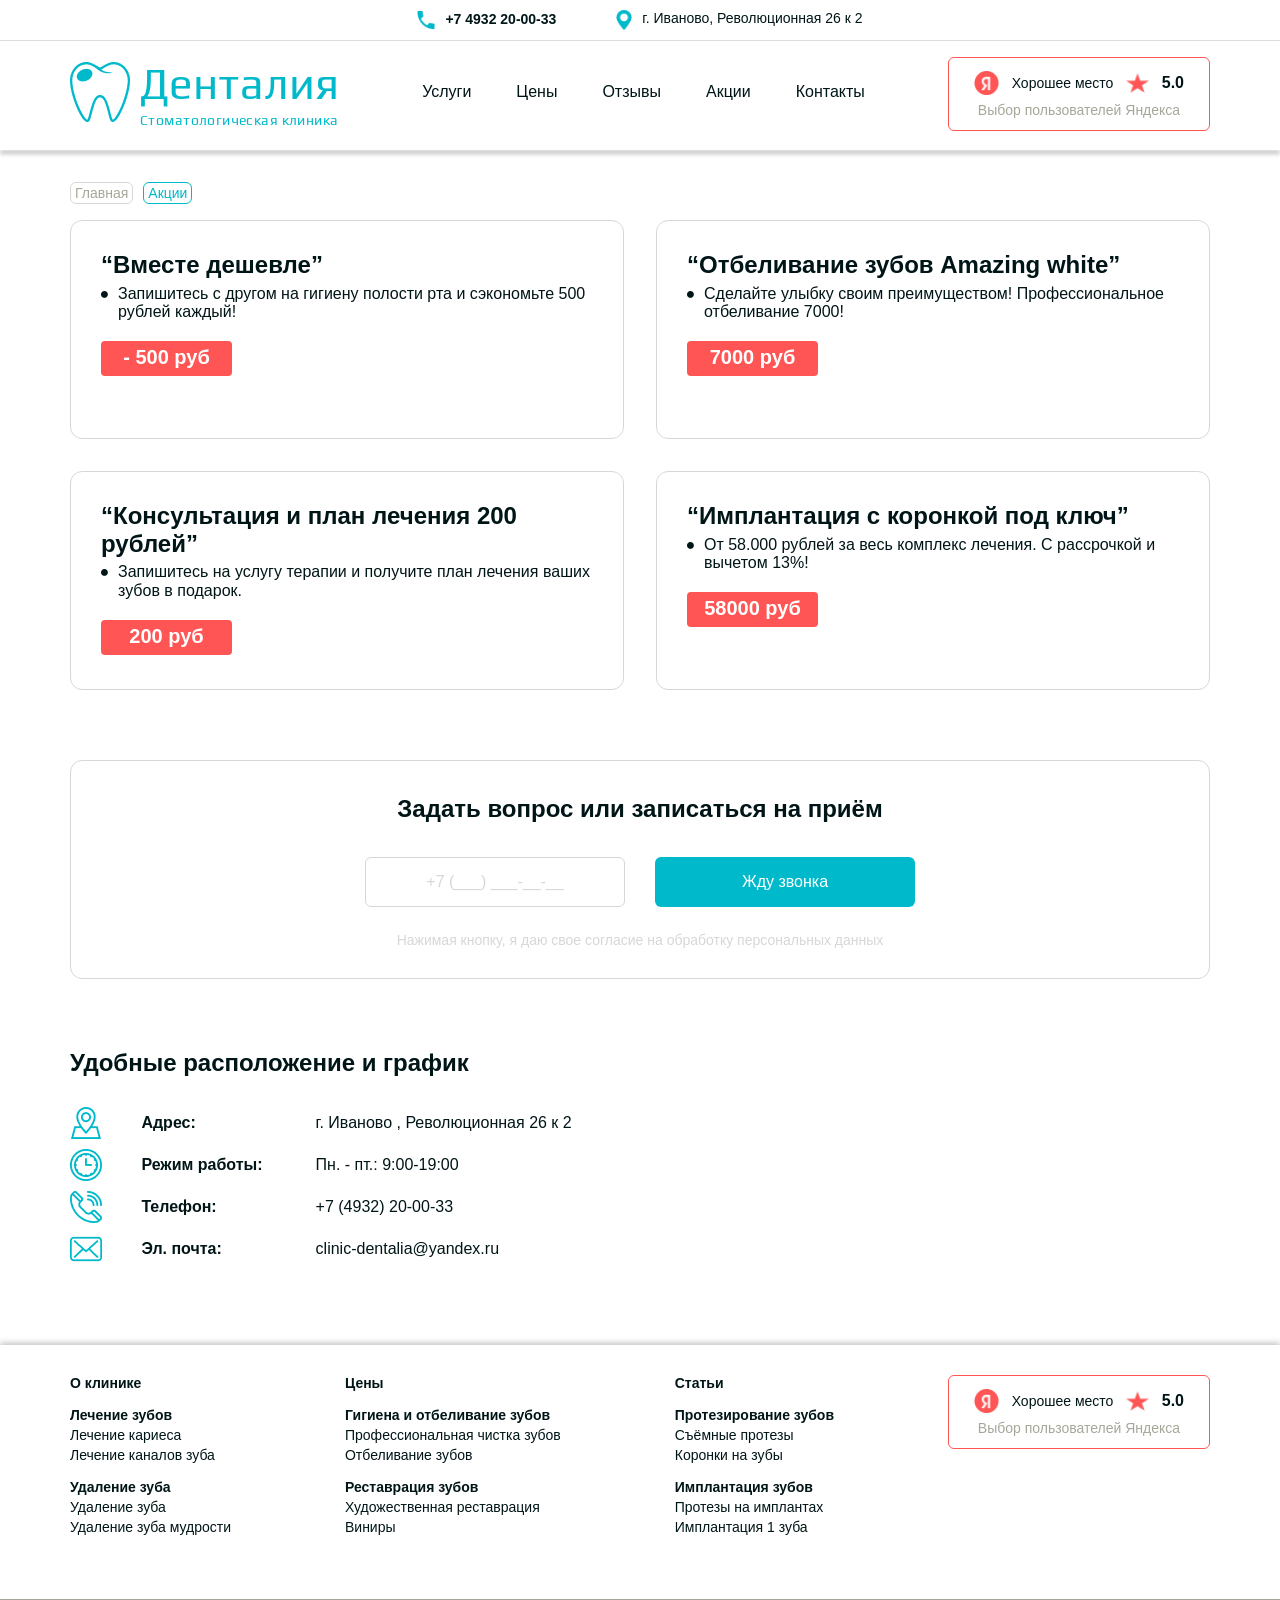
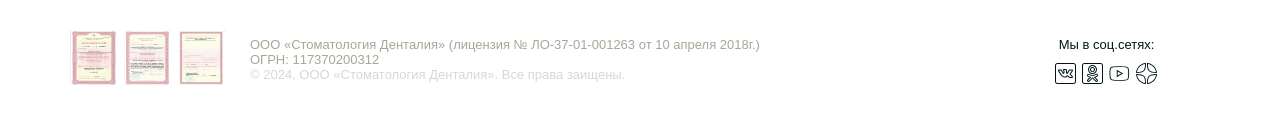
==== commit dc72195c: "all links everywere added" ====
--- a/akcii.html
+++ b/akcii.html
@@ -54,9 +54,9 @@
             </div>
             
             <ul class="nav__header-menu--list">
-              <li class="nav__header-menu--item" id="services"><a href="#" class="nav__header-menu--link">Услуги</a></li>
+              <li class="nav__header-menu--item" id="services"><a href="#" class="nav__header-menu--link blank--link">Услуги</a></li>
               <li class="nav__header-menu--item"><a href="ceny.html" class="nav__header-menu--link">Цены</a></li>
-              <li class="nav__header-menu--item"><a href="#reviews-dentalia" class="nav__header-menu--link">Отзывы</a></li>
+              <li class="nav__header-menu--item"><a href="otzyvy.html" class="nav__header-menu--link">Отзывы</a></li>
               <li class="nav__header-menu--item"><a href="akcii.html" class="nav__header-menu--link">Акции</a></li>
               <li class="nav__header-menu--item"><a href="kontakty.html" class="nav__header-menu--link">Контакты</a></li>
             </ul>
@@ -106,18 +106,18 @@
                     <li class="burger-menu__item burger__title">О клинике:</li>
                     <li class="burger-menu__item"><a href="akcii.html" class="burger-menu__link">Акции</a></li>
                     <li class="burger-menu__item"><a href="ceny.html" class="burger-menu__link">Цены</a></li>
-                    <li class="burger-menu__item"><a href="index.html" class="burger-menu__link">Отзывы</a></li>
+                    <li class="burger-menu__item"><a href="otzyvy.html" class="burger-menu__link">Отзывы</a></li>
                     <li class="burger-menu__item"><a href="vrachi.html" class="burger-menu__link">Врачи</a></li>
                     <li class="burger-menu__item"><a href="rassrochka.html" class="burger-menu__link">Рассрочка</a></li>
                     <li class="burger-menu__item"><a href="nalogovyj-vychet.html" class="burger-menu__link">Налоговый вычет</a></li>
                     <li class="burger-menu__item"><a href="blog.html" class="burger-menu__link">Статьи</a></li>
-                    <li class="burger-menu__item"><a href="#" class="burger-menu__link">Контакты</a></li>
+                    <li class="burger-menu__item"><a href="kontakty.html" class="burger-menu__link">Контакты</a></li>
                   </ul>
                   <ul class="burger-menu__list">
                     <li class="burger-menu__item burger__title">Услуги:</li>
                     <li class="burger-menu__item"><a href="lechenie-zubov.html" class="burger-menu__link">Лечение зубов</a></li>
                     <li class="burger-menu__item"><a href="gigiena-i-otbelivanie-zubov.html" class="burger-menu__link">Гигиена и отбеливание зубов</a></li>
-                    <li class="burger-menu__item"><a href="udalenie-zuba.html" class="burger-menu__link">Удаление зуба</a></li>
+                    <li class="burger-menu__item"><a href="udalenie-zubov.html" class="burger-menu__link">Удаление зуба</a></li>
                     <li class="burger-menu__item"><a href="restavraciya-zubov.html" class="burger-menu__link">Реставрация зубов</a></li>
                     <li class="burger-menu__item"><a href="protezirovanie-zubov.html" class="burger-menu__link">Протезирование зубов</a></li>
                     <li class="burger-menu__item"><a href="implantaciya-zubov.html" class="burger-menu__link">Имплантация зубов</a></li>              
@@ -322,7 +322,7 @@
         </div>
         <div class="address__inner-right">
           <div class="adress__map">
-            <img src="img/map-yandex.png" alt="">
+            <script type="text/javascript" charset="utf-8" async src="https://api-maps.yandex.ru/services/constructor/1.0/js/?um=constructor%3A2ff6bb23a4d5924550d6d46565c9dff6567d09d2554a94e7eb0afa87e7695185&amp;width=auto&amp;height=401&amp;lang=ru_RU&amp;scroll=true"></script>
           </div>
         </div>
       </div>
@@ -333,32 +333,32 @@
   <div class="container footer__container">
     <div class="footer__inner-top">
       <ul class="footer__menu">
-        <li class="footer__item item-title about__clinica"><a href="" class="footer__link">О клинике</a></li>
+        <li class="footer__item item-title about__clinica"><a href="#" class="footer__link blank--link">О клинике</a></li>
         <li class="footer__item item-subtitle"><a href="lechenie-zubov.html" class="footer__link">Лечение зубов</a></li>
-        <li class="footer__item"><a href="lechenie-zubov.html" class="footer__link">Лечение кариеса</a></li>
-        <li class="footer__item"><a href="lechenie-zubov.html" class="footer__link">Лечение каналов зуба</a></li>
-        <li class="footer__item item-subtitle"><a href="udalenie-zuba.html" class="footer__link">Удаление зуба</a></li>
+        <li class="footer__item"><a href="lechenie-kariesa.html" class="footer__link">Лечение кариеса</a></li>
+        <li class="footer__item"><a href="lechenie-kanalov-zuba.html" class="footer__link">Лечение каналов зуба</a></li>
+        <li class="footer__item item-subtitle"><a href="udalenie-zubov.html" class="footer__link">Удаление зуба</a></li>
         <li class="footer__item"><a href="udalenie-zuba.html" class="footer__link">Удаление зуба</a></li>
-        <li class="footer__item"><a href="udalenie-zuba.html" class="footer__link">Удаление зуба мудрости</a></li>
+        <li class="footer__item"><a href="udalenie-zuba-mudrosti.html" class="footer__link">Удаление зуба мудрости</a></li>
       </ul>
       <ul class="footer__menu">
         <li class="footer__item item-title"><a href="ceny.html" class="footer__link">Цены</a></li>
         <li class="footer__item item-subtitle"><a href="gigiena-i-otbelivanie-zubov.html" class="footer__link">Гигиена и отбеливание зубов</a></li>
-        <li class="footer__item"><a href="gigiena-i-otbelivanie-zubov.html" class="footer__link">Профессиональная чистка зубов</a></li>
-        <li class="footer__item"><a href="gigiena-i-otbelivanie-zubov.html" class="footer__link">Отбеливание зубов</a></li>
+        <li class="footer__item"><a href="professional'naya-chistka-zubov.html" class="footer__link">Профессиональная чистка зубов</a></li>
+        <li class="footer__item"><a href="otbelivanie-zubov.html" class="footer__link">Отбеливание зубов</a></li>
         <li class="footer__item item-subtitle"><a href="restavraciya-zubov.html" class="footer__link">Реставрация зубов</a></li>
-        <li class="footer__item"><a href="restavraciya-zubov.html" class="footer__link">Художественная реставрация</a></li>
-        <li class="footer__item"><a href="protezirovanie-zubov.html" class="footer__link">Виниры</a></li>
+        <li class="footer__item"><a href="hudozhestvennaya-restavraciya-zubov.html" class="footer__link">Художественная реставрация</a></li>
+        <li class="footer__item"><a href="viniry.html" class="footer__link">Виниры</a></li>
       </ul>
       
         <ul class="footer__menu">
           <li class="footer__item item-title"><a href="blog.html" class="footer__link">Статьи</a></li>
           <li class="footer__item item-subtitle"><a href="protezirovanie-zubov.html" class="footer__link">Протезирование зубов</a></li>
-          <li class="footer__item"><a href="protezirovanie-zubov.html" class="footer__link">Съёмные протезы</a></li>
-          <li class="footer__item"><a href="protezirovanie-zubov.html" class="footer__link">Коронки на зубы</a></li>
+          <li class="footer__item"><a href="syemnye-protezy.html" class="footer__link">Съёмные протезы</a></li>
+          <li class="footer__item"><a href="koronki-na-zuby.html" class="footer__link">Коронки на зубы</a></li>
           <li class="footer__item item-subtitle"><a href="implantaciya-zubov.html" class="footer__link">Имплантация зубов</a></li>
-          <li class="footer__item"><a href="protezirovanie-zubov.html" class="footer__link">Протезы на имплантах</a></li>
-          <li class="footer__item"><a href="implantaciya-zubov.html" class="footer__link">Имплантация 1 зуба</a></li>
+          <li class="footer__item"><a href="protezy-na-implantah.html" class="footer__link">Протезы на имплантах</a></li>
+          <li class="footer__item"><a href="implant-1-zuba.html" class="footer__link">Имплантация 1 зуба</a></li>
         </ul> 
         <div class="nav__header-menu--grade footer-menu--grade">
           <div class="grade__header">
@@ -381,10 +381,22 @@
         <div class="footer__inner-bottom--right footer__menu1279">
           <div class="footer__title">Мы в соц.сетях:</div>
           <div class="footer__socials">
-            <img src="img/vk.png" alt="" class="footer__socials-item">
-            <img src="img/ok.png" alt="" class="footer__socials-item">
-            <img src="img/youtube.png" alt="" class="footer__socials-item">
-            <img src="img/dzen.png" alt="" class="footer__socials-item">
+            <a href="https://vk.com/clinic_dentalia
+            " target="_blank"><svg class="footer__socials-item" width="21" height="21" viewBox="0 0 21 21" fill="none" xmlns="http://www.w3.org/2000/svg">
+              <path d="M2.5 0C1.12524 0 0 1.12524 0 2.5V18.5C0 19.8748 1.12524 21 2.5 21H18.5C19.8748 21 21 19.8748 21 18.5V2.5C21 1.12524 19.8748 0 18.5 0H2.5ZM2.5 1H18.5C19.3342 1 20 1.66576 20 2.5V18.5C20 19.3342 19.3342 20 18.5 20H2.5C1.66576 20 1 19.3342 1 18.5V2.5C1 1.66576 1.66576 1 2.5 1ZM9.69824 5.99609C9.1695 5.99488 8.69803 6.02443 8.27637 6.23145L8.27539 6.23242C8.06982 6.3337 7.92494 6.46235 7.80957 6.61523C7.75189 6.69168 7.69279 6.7603 7.66113 6.93457C7.6453 7.0217 7.63641 7.16291 7.72754 7.31543C7.81867 7.46795 8.0019 7.55468 8.11914 7.57031C8.20058 7.58115 8.38441 7.6594 8.40137 7.68262L8.40234 7.68457C8.40234 7.68457 8.47363 7.87057 8.49414 8.03613C8.51465 8.20169 8.51367 8.33594 8.51367 8.33594C8.51346 8.34929 8.51379 8.36265 8.51465 8.37598C8.51465 8.37598 8.54361 8.80976 8.52441 9.25781C8.51676 9.43639 8.49367 9.59526 8.46973 9.7373C8.29167 9.54072 8.02931 9.18473 7.65039 8.52832C7.23005 7.79972 6.89551 7.14648 6.89551 7.14648C6.87794 7.08957 6.8158 6.91251 6.57324 6.73438C6.30808 6.53894 6.05176 6.50977 6.05176 6.50977C6.0196 6.50332 5.9869 6.50005 5.9541 6.5L3.9834 6.50098C3.9834 6.50098 3.86524 6.49414 3.72363 6.51367C3.58203 6.5332 3.36879 6.5491 3.16309 6.79297L3.16211 6.79395C2.97827 7.01361 2.98939 7.25641 3.01172 7.39355C3.03405 7.5307 3.08398 7.63477 3.08398 7.63477C3.08495 7.63672 3.08592 7.63868 3.08691 7.64062C3.08691 7.64062 4.69886 11.0297 6.52051 13.0254C7.84335 14.4744 9.20112 14.499 10.3213 14.499H11.1572C11.3706 14.499 11.5637 14.4907 11.7773 14.3662C11.991 14.2417 12.1348 13.9387 12.1348 13.7285C12.1348 13.5083 12.1677 13.3351 12.208 13.2461C12.2364 13.1835 12.2589 13.161 12.2939 13.1426C12.3014 13.1473 12.2966 13.1445 12.3174 13.1592C12.4006 13.2177 12.5381 13.3511 12.6875 13.5176C12.9864 13.8504 13.3256 14.307 13.7812 14.6201C14.1077 14.8446 14.416 14.9443 14.6504 14.9805C14.7973 15.0031 14.9113 14.9988 14.9922 14.9922L16.8594 15C16.8705 15 16.8815 14.9997 16.8926 14.999C16.8926 14.999 17.2143 15.0028 17.5488 14.8027C17.7161 14.7027 17.9134 14.5131 17.9775 14.2363C18.0417 13.9596 17.9611 13.6729 17.8037 13.4111V13.4102C17.831 13.4555 17.779 13.3624 17.7256 13.2754C17.6722 13.1884 17.5947 13.0712 17.4834 12.9258C17.2608 12.6349 16.9043 12.228 16.3281 11.6914H16.3271C16.0345 11.4191 15.8369 11.2263 15.7559 11.1191C15.6749 11.012 15.7014 11.0683 15.707 11.041C15.7182 10.9865 16.0695 10.4798 16.7842 9.52539C17.2186 8.94444 17.5235 8.50829 17.7246 8.14551C17.9257 7.78273 18.0707 7.46855 17.9697 7.08398L17.9688 7.08203C17.9239 6.91322 17.8015 6.75762 17.6758 6.67285C17.5501 6.58808 17.4309 6.55493 17.3242 6.53418C17.1109 6.49269 16.9248 6.5 16.752 6.5C16.3896 6.5 14.7817 6.5127 14.6494 6.5127C14.493 6.5127 14.2345 6.58382 14.1201 6.65234C13.8326 6.82539 13.75 7.05273 13.75 7.05273C13.7448 7.06234 13.7399 7.07211 13.7354 7.08203C13.7354 7.08203 13.4037 7.81749 12.9766 8.54395C12.5439 9.28081 12.2242 9.63225 12.0312 9.79492C12.0259 9.76599 12.0269 9.78948 12.0234 9.74902C12.0061 9.54325 12.0254 9.25891 12.0254 8.98145C12.0254 8.23419 12.0887 7.7112 12.0547 7.24902C12.0377 7.01794 11.9949 6.77964 11.8428 6.56055C11.6907 6.34145 11.4376 6.19911 11.1875 6.13867C11.0374 6.10247 10.8664 6.00832 10.2471 6.00195H10.2461C10.0567 6.00006 9.87449 5.9965 9.69824 5.99609ZM10.2363 7.00195C10.7843 7.00758 10.6478 7.03775 10.9521 7.11133C11.0465 7.13413 11.0237 7.134 11.0215 7.13086C11.0193 7.12771 11.047 7.17926 11.0576 7.32324C11.0788 7.61119 11.0254 8.1837 11.0254 8.98145C11.0254 9.19898 10.9991 9.50941 11.0264 9.83301C11.0536 10.1566 11.1338 10.5719 11.5205 10.8223C11.7038 10.9411 11.9166 10.9486 12.0986 10.9033C12.2806 10.8581 12.4458 10.7638 12.6191 10.625C12.9659 10.3473 13.3527 9.87873 13.8389 9.05078C14.2933 8.27793 14.6238 7.54199 14.6348 7.51758C14.6369 7.51586 14.6391 7.51467 14.6416 7.5127C14.6478 7.51276 14.6414 7.5127 14.6494 7.5127C14.8361 7.5127 16.4143 7.5 16.752 7.5C16.8308 7.5 16.8595 7.50475 16.9219 7.50684C16.9049 7.56347 16.9238 7.52735 16.8496 7.66113C16.6941 7.94173 16.4075 8.35873 15.9834 8.92578C15.2866 9.85635 14.8547 10.221 14.7275 10.8389C14.664 11.1478 14.7831 11.4903 14.958 11.7217C15.1329 11.9531 15.3536 12.1514 15.6465 12.4238C16.1888 12.9288 16.5069 13.2956 16.6895 13.5342C16.7807 13.6535 16.8383 13.7396 16.874 13.7979C16.9098 13.8561 16.9009 13.85 16.9473 13.9268C16.9778 13.9779 16.9665 13.9467 16.9717 13.9619C16.9117 13.9788 16.8391 13.9992 16.835 14L14.9961 13.9922C14.963 13.9922 14.9299 13.9954 14.8975 14.002C14.8975 14.002 14.9021 14.0074 14.8037 13.9922C14.7053 13.977 14.5489 13.9344 14.3477 13.7959C14.1048 13.629 13.7648 13.2206 13.4316 12.8496C13.2651 12.6641 13.099 12.486 12.8926 12.3408C12.6862 12.1957 12.3774 12.0592 12.0439 12.1641C11.6978 12.2727 11.4284 12.5429 11.2969 12.833C11.199 13.049 11.191 13.2746 11.1758 13.499C11.1592 13.5003 11.1783 13.499 11.1572 13.499H10.3213C9.18546 13.499 8.37895 13.5776 7.25879 12.3506C5.75204 10.6999 4.37156 7.95351 4.14648 7.50098L5.88086 7.5C5.91134 7.5117 5.97659 7.5362 5.98047 7.53906L5.98242 7.54102C5.91902 7.49468 5.98535 7.55957 5.98535 7.55957C5.99147 7.57454 5.99832 7.58921 6.00586 7.60352C6.00586 7.60352 6.34952 8.27492 6.78418 9.02832C7.21054 9.76691 7.52123 10.2283 7.82129 10.5332C7.97132 10.6856 8.12277 10.8079 8.3252 10.877C8.52762 10.946 8.789 10.9207 8.96484 10.8242C9.32406 10.6276 9.37232 10.3376 9.43066 10.084C9.48909 9.83006 9.51235 9.55957 9.52344 9.30078C9.54496 8.79848 9.51452 8.36376 9.5127 8.33691C9.51281 8.3275 9.51509 8.14622 9.48633 7.91406C9.45688 7.67634 9.42403 7.38568 9.20898 7.09277L9.20801 7.0918C9.20651 7.08975 9.20463 7.08989 9.20312 7.08789C9.4875 7.04711 9.73083 6.9969 10.2363 7.00195ZM14.6475 7.49219L14.6406 7.50781C14.6396 7.50842 14.6399 7.50709 14.6387 7.50781C14.6408 7.50378 14.6475 7.49219 14.6475 7.49219Z" fill="#001517"/>
+              </svg></a>
+            <a href="https://m.ok.ru/group/70000004744271
+            " target="_blank"><svg class="footer__socials-item" width="21" height="21" viewBox="0 0 21 21" fill="none" xmlns="http://www.w3.org/2000/svg">
+              <path d="M2.5 0C1.12524 0 0 1.12524 0 2.5V18.5C0 19.8748 1.12524 21 2.5 21H18.5C19.8748 21 21 19.8748 21 18.5V2.5C21 1.12524 19.8748 0 18.5 0H2.5ZM2.5 1H18.5C19.3342 1 20 1.66576 20 2.5V18.5C20 19.3342 19.3342 20 18.5 20H2.5C1.66576 20 1 19.3342 1 18.5V2.5C1 1.66576 1.66576 1 2.5 1ZM10.5 2C8.02038 2 6 4.02038 6 6.5C6 8.97962 8.02038 11 10.5 11C12.9796 11 15 8.97962 15 6.5C15 4.02038 12.9796 2 10.5 2ZM10.5 3C12.4394 3 14 4.56062 14 6.5C14 8.43938 12.4394 10 10.5 10C8.56062 10 7 8.43938 7 6.5C7 4.56062 8.56062 3 10.5 3ZM10.5 4C9.12521 4 8 5.12521 8 6.5C8 7.87479 9.12521 9 10.5 9C11.8748 9 13 7.87479 13 6.5C13 5.12521 11.8748 4 10.5 4ZM10.5 5C11.3343 5 12 5.66565 12 6.5C12 7.33435 11.3343 8 10.5 8C9.66565 8 9 7.33435 9 6.5C9 5.66565 9.66565 5 10.5 5ZM14.4756 10.748C14.1864 10.7518 13.8957 10.8382 13.6426 11.0137H13.6416L13.6406 11.0146C12.7164 11.6604 11.6342 12 10.5 12C9.36865 12 8.28837 11.6619 7.36426 11.0195C6.68881 10.5491 5.74544 10.7189 5.27637 11.3945C4.80659 12.0698 4.97625 13.0127 5.65137 13.4824C6.22708 13.8826 6.87915 14.1129 7.52344 14.3555L5.43945 16.4395C4.85792 17.021 4.85792 17.979 5.43945 18.5605C5.7302 18.8513 6.11705 19 6.5 19C6.88295 19 7.2698 18.8513 7.56055 18.5605L10.5 15.6211L13.4395 18.5605C13.7302 18.8513 14.117 19 14.5 19C14.883 19 15.2698 18.8513 15.5605 18.5605C16.1421 17.979 16.1421 17.021 15.5605 16.4395L13.5303 14.4082C14.1679 14.1656 14.7885 13.8731 15.3584 13.4756C16.0324 13.0049 16.2012 12.0616 15.7305 11.3867C15.4953 11.0494 15.1414 10.839 14.7627 10.7715C14.668 10.7546 14.572 10.7468 14.4756 10.748ZM14.5879 11.75C14.7132 11.7722 14.8299 11.8438 14.9102 11.959C15.0714 12.1902 15.0171 12.494 14.7861 12.6553C14.082 13.1464 13.3077 13.5036 12.4912 13.7275L11.6621 13.9551L12.2695 14.5635L14.8535 17.1465C15.053 17.3459 15.053 17.6541 14.8535 17.8535C14.7533 17.9538 14.629 18 14.5 18C14.371 18 14.2467 17.9538 14.1465 17.8535L10.5 14.207L6.85352 17.8535C6.75326 17.9538 6.62905 18 6.5 18C6.37095 18 6.24674 17.9538 6.14648 17.8535C5.94702 17.6541 5.94702 17.3459 6.14648 17.1465L9.33789 13.9551L8.50879 13.7275C7.69526 13.504 6.92432 13.1489 6.22266 12.6611C5.99078 12.4998 5.93644 12.1976 6.09766 11.9658V11.9648C6.25758 11.7345 6.56241 11.6793 6.79297 11.8398V11.8408C7.88286 12.5984 9.16835 13 10.5 13C11.8344 13 13.1224 12.5966 14.2129 11.835C14.3289 11.7545 14.4626 11.7278 14.5879 11.75Z" fill="#001517"/>
+              </svg></a>
+            <a href="https://www.youtube.com/@user-dp1gs4bh2r
+            " target="_blank"><svg class="footer__socials-item" width="21" height="16" viewBox="0 0 23 17" fill="none" xmlns="http://www.w3.org/2000/svg">
+              <path d="M11.2012 0.5C7.90039 0.5 4.80078 0.75 3.15039 1.09961C2.05078 1.34961 1.09961 2.09961 0.900391 3.25C0.701172 4.44922 0.5 6.25 0.5 8.5C0.5 10.75 0.699219 12.5 0.949219 13.75C1.15039 14.8496 2.09961 15.6504 3.19922 15.9004C4.95117 16.25 7.94922 16.5 11.25 16.5C14.5508 16.5 17.5488 16.25 19.2988 15.9004C20.4004 15.6504 21.3496 14.9004 21.5488 13.75C21.75 12.5 22 10.7012 22.0488 8.45117C22.0488 6.20117 21.7988 4.40039 21.5488 3.15039C21.3496 2.05078 20.4004 1.25 19.2988 1C17.5488 0.75 14.5 0.5 11.2012 0.5ZM11.2012 1.5C14.8008 1.5 17.6992 1.79883 19.0996 2.04883C19.8496 2.25 20.4492 2.75 20.5488 3.40039C20.8496 5 21.0488 6.70117 21.0488 8.45117C21 10.5996 20.75 12.3496 20.5488 13.5996C20.4004 14.5488 19.4004 14.8496 19.0996 14.9512C17.2988 15.3008 14.2988 15.5488 11.2988 15.5488C8.29883 15.5488 5.25 15.3496 3.5 14.9512C2.75 14.75 2.15039 14.25 2.05078 13.5996C1.65039 12.1992 1.5 10.3496 1.5 8.5C1.5 6.19922 1.70117 4.5 1.90039 3.45117C2.05078 2.5 3.09961 2.19922 3.34961 2.09961C5 1.75 8.05078 1.5 11.2012 1.5ZM8.5 4.5V12.5L15.5 8.5L8.5 4.5ZM9.5 6.20117L13.5 8.5L9.5 10.7988V6.20117Z" fill="#001517"/>
+              </svg></a>
+            <a href="https://dzen.ru/clinic_dentalia" target="_blank"><svg class="footer__socials-item" width="21" height="21" viewBox="0 0 23 23" fill="none" xmlns="http://www.w3.org/2000/svg">
+              <path d="M12.505 0.04788C12.4392 0.048524 12.3742 0.0621263 12.3138 0.0879083C12.2533 0.11369 12.1985 0.151146 12.1525 0.198132C12.1065 0.245118 12.0702 0.300711 12.0457 0.361731C12.0213 0.42275 12.0091 0.487998 12.0098 0.553739C12.0533 4.23132 12.2682 6.82098 13.7735 8.55472C15.2788 10.2885 17.9162 10.9437 22.4464 10.9932C22.5163 10.994 22.5856 10.9802 22.6499 10.9525C22.7141 10.9249 22.7719 10.884 22.8194 10.8327C22.8669 10.7813 22.903 10.7206 22.9256 10.6544C22.9481 10.5881 22.9565 10.5179 22.9503 10.4483C22.4501 4.94004 18.063 0.551529 12.5548 0.0498331C12.5382 0.0483546 12.5216 0.0477027 12.505 0.04788ZM10.4503 0.0508097C10.4375 0.0509762 10.4248 0.0516277 10.4122 0.0527628C4.9195 0.569103 0.548439 4.95097 0.0498721 10.4483C0.0435904 10.5179 0.0519945 10.5881 0.0745411 10.6544C0.0970878 10.7206 0.133276 10.7813 0.180766 10.8327C0.228256 10.884 0.285993 10.9249 0.350245 10.9525C0.414497 10.9802 0.483835 10.994 0.553778 10.9932C5.07055 10.9412 7.70111 10.2846 9.20124 8.55081C10.7014 6.817 10.9143 4.22964 10.9581 0.556669C10.9589 0.489856 10.9462 0.423563 10.921 0.361707C10.8957 0.299851 10.8583 0.243686 10.811 0.196529C10.7636 0.149373 10.7073 0.112183 10.6454 0.0871543C10.5834 0.062126 10.5171 0.0497678 10.4503 0.0508097ZM13.0538 1.15335C17.6056 1.83381 21.1764 5.40808 21.8497 9.96194C17.8498 9.85581 15.669 9.21319 14.5284 7.89944C13.4069 6.60779 13.1259 4.383 13.0538 1.15335ZM9.91511 1.15725C9.84289 4.38217 9.5617 6.60518 8.4444 7.89651C7.30807 9.20986 5.13589 9.85236 1.15046 9.96097C1.82244 5.41802 5.37843 1.84923 9.91511 1.15725ZM0.553778 12.0069C0.483835 12.006 0.414497 12.0199 0.350245 12.0476C0.285993 12.0752 0.228256 12.116 0.180766 12.1674C0.133276 12.2187 0.0970878 12.2795 0.0745411 12.3457C0.0519945 12.4119 0.0435904 12.4821 0.0498721 12.5518C0.548952 18.0495 4.91947 22.4315 10.4122 22.9473C10.4819 22.9537 10.5522 22.9454 10.6186 22.9229C10.6849 22.9005 10.7458 22.8643 10.7972 22.8168C10.8487 22.7693 10.8896 22.7115 10.9173 22.6472C10.945 22.5828 10.9589 22.5134 10.9581 22.4434C10.9143 18.7704 10.7014 16.1831 9.20124 14.4492C7.70111 12.7154 5.07056 12.0587 0.553778 12.0069ZM22.4464 12.0069C17.9162 12.0564 15.2787 12.7116 13.7735 14.4453C12.2683 16.1791 12.0536 18.7688 12.0098 22.4463C12.009 22.5163 12.0229 22.5856 12.0505 22.6499C12.0782 22.7141 12.119 22.7718 12.1703 22.8193C12.2217 22.8668 12.2825 22.903 12.3487 22.9256C12.4149 22.9481 12.4851 22.9565 12.5548 22.9502C18.0625 22.4485 22.4496 18.061 22.9503 12.5528C22.9567 12.483 22.9484 12.4127 22.9259 12.3464C22.9034 12.28 22.8673 12.2192 22.8198 12.1677C22.7723 12.1162 22.7145 12.0753 22.6501 12.0476C22.5858 12.0199 22.5164 12.006 22.4464 12.0069ZM21.8497 13.0381C21.176 17.592 17.6052 21.1662 13.0538 21.8467C13.1261 18.617 13.407 16.3923 14.5284 15.1006C15.669 13.7869 17.8498 13.1442 21.8497 13.0381ZM1.15046 13.0391C5.13588 13.1475 7.30807 13.7901 8.4444 15.1035C9.5617 16.3949 9.84289 18.6179 9.91511 21.8428C5.37848 21.1512 1.8228 17.5826 1.15046 13.0391Z" fill="#001517"/>
+              </svg>
+              </a>
           </div>
         </div>
         
@@ -392,12 +404,12 @@
     <div class="footer__popup">
       <div class="footer__popup-inner">
         <ul class="footer__popup-list">
-          <li class="footer__popup-item"><a href="" class="footer__popup-link">Акции</a></li>
-          <li class="footer__popup-item"><a href="" class="footer__popup-link">Отзывы</a></li>
-          <li class="footer__popup-item"><a href="" class="footer__popup-link">Врачи</a></li>
-          <li class="footer__popup-item"><a href="" class="footer__popup-link">Рассрочка</a></li>
-          <li class="footer__popup-item"><a href="" class="footer__popup-link">Налоговый вычет</a></li>
-          <li class="footer__popup-item"><a href="" class="footer__popup-link">Контакты</a></li>
+          <li class="footer__popup-item"><a href="akcii.html" class="footer__popup-link">Акции</a></li>
+          <li class="footer__popup-item"><a href="otzyvy.html" class="footer__popup-link">Отзывы</a></li>
+          <li class="footer__popup-item"><a href="vrachi.html" class="footer__popup-link">Врачи</a></li>
+          <li class="footer__popup-item"><a href="rassrochka.html" class="footer__popup-link">Рассрочка</a></li>
+          <li class="footer__popup-item"><a href="nalogovyj-vychet.html" class="footer__popup-link">Налоговый вычет</a></li>
+          <li class="footer__popup-item"><a href="kontakty.html" class="footer__popup-link">Контакты</a></li>
         </ul>
       </div>
       <button class="footer__popup-button btn-reset">                
@@ -447,18 +459,18 @@
             <li class="burger-menu__item burger__title">О клинике:</li>
             <li class="burger-menu__item"><a href="akcii.html" class="burger-menu__link">Акции</a></li>
             <li class="burger-menu__item"><a href="ceny.html" class="burger-menu__link">Цены</a></li>
-            <li class="burger-menu__item"><a href="index.html" class="burger-menu__link">Отзывы</a></li>
+            <li class="burger-menu__item"><a href="otzyvy.html" class="burger-menu__link">Отзывы</a></li>
             <li class="burger-menu__item"><a href="vrachi.html" class="burger-menu__link">Врачи</a></li>
             <li class="burger-menu__item"><a href="rassrochka.html" class="burger-menu__link">Рассрочка</a></li>
             <li class="burger-menu__item"><a href="nalogovyj-vychet.html" class="burger-menu__link">Налоговый вычет</a></li>
             <li class="burger-menu__item"><a href="blog.html" class="burger-menu__link">Статьи</a></li>
-            <li class="burger-menu__item"><a href="#" class="burger-menu__link">Контакты</a></li>
+            <li class="burger-menu__item"><a href="kontakty.html" class="burger-menu__link">Контакты</a></li>
           </ul>
           <ul class="burger-menu__list">
             <li class="burger-menu__item burger__title">Услуги:</li>
             <li class="burger-menu__item"><a href="lechenie-zubov.html" class="burger-menu__link">Лечение зубов</a></li>
             <li class="burger-menu__item"><a href="gigiena-i-otbelivanie-zubov.html" class="burger-menu__link">Гигиена и отбеливание зубов</a></li>
-            <li class="burger-menu__item"><a href="udalenie-zuba.html" class="burger-menu__link">Удаление зуба</a></li>
+            <li class="burger-menu__item"><a href="udalenie-zubov.html" class="burger-menu__link">Удаление зуба</a></li>
             <li class="burger-menu__item"><a href="restavraciya-zubov.html" class="burger-menu__link">Реставрация зубов</a></li>
             <li class="burger-menu__item"><a href="protezirovanie-zubov.html" class="burger-menu__link">Протезирование зубов</a></li>
             <li class="burger-menu__item"><a href="implantaciya-zubov.html" class="burger-menu__link">Имплантация зубов</a></li>              
@@ -472,33 +484,81 @@
   <div class="footer-linie"></div>
   <div class="container">
     <div class="footer__inner-bottom">
-      <div class="footer__inner-bottom--left">
-        <div class="footer__inner-bottom--lisense">
-          <img src="img/license1.jpg" alt="" class="footer__inner-bottom--img">
-          <img src="img/license2.jpg" alt="" class="footer__inner-bottom--img">
-          <img src="img/license3.jpg" alt="" class="footer__inner-bottom--img">
-        </div>
+      <div class="footer__inner-left-wrap">
+        <div class="footer__inner-bottom--left">
+          <div class="footer__inner-bottom--lisense">              
+            <button class="footer-lisense btn-reset"><img src="img/license3.jpg" alt="" class="footer__inner-bottom--img"></button>
+            <button class="footer-lisense btn-reset"><img src="img/license1.jpg" alt="" class="footer__inner-bottom--img"></button>
+            <button class="footer-lisense btn-reset"><img src="img/license2.jpg" alt="" class="footer__inner-bottom--img"></button>             
+          </div>
+          <div class="swiper-footer--inner">
+            <div class="swiper-footer">             
+              <div class="swiper-wrapper">
+                <div class="swiper-slide footer-swiper-slide">
+                  <img src="img/license3.jpg" alt="" class="footer__swiper--img swiper--img1">
+                </div>
+                <div class="swiper-slide footer-swiper-slide">
+                  <img src="img/license1.jpg" alt="" class="footer__swiper--img swiper--img2">
+                </div>
+                <div class="swiper-slide footer-swiper-slide">
+                  <img src="img/license2.jpg" alt="" class="footer__swiper--img swiper--img3">
+                </div>
+              </div>
+              <div class="swiper-button-prevfoot">
+                <svg width="10" height="15" viewBox="0 0 10 15" fill="none" xmlns="http://www.w3.org/2000/svg">
+                  <path d="M1.21234 8.37486L6.95758 14.1208C7.46422 14.6277 8.28532 14.6252 8.78946 14.1158C9.29361 13.6064 9.29111 12.7809 8.78447 12.2741L3.92773 7.41637L8.78447 2.55865C9.29111 2.0518 9.29361 1.22629 8.78946 0.716936C8.28532 0.207579 7.46422 0.205069 6.95758 0.711917L1.21484 6.45787C0.950289 6.72133 0.8255 7.0701 0.835484 7.41888C0.823005 7.76263 0.950289 8.1114 1.21234 8.37486Z" fill="#00B9CB"/>
+                  </svg>
+              </div>
+              <div class="swiper-button-nextfoot">
+                <svg width="10" height="15" viewBox="0 0 10 17" fill="none" xmlns="http://www.w3.org/2000/svg">
+                  <path d="M9.54551 9.65228L2.65123 16.5474C2.04326 17.1556 1.05793 17.1526 0.452962 16.5414C-0.15201 15.9302 -0.149015 14.9396 0.458952 14.3313L6.28704 8.50208L0.458952 2.67282C-0.149015 2.0646 -0.15201 1.07399 0.452962 0.462763C1.05793 -0.148466 2.04326 -0.151478 2.65123 0.456741L9.54251 7.35189C9.85997 7.66804 10.0097 8.08657 9.99774 8.50509C10.0127 8.9176 9.85997 9.33612 9.54551 9.65228Z" fill="#00B9CB" />
+                </svg>
+              </div>
+              
+              </div>
+             
+              <button class="swiper-button--cross btn-reset"></buton>
+              <button class="swiper-button--lupa btn-reset">
+                <svg width="30" height="30" viewBox="0 0 40 40" fill="none" xmlns="http://www.w3.org/2000/svg">
+                  <path d="M18.8889 30H21.1111V21.1111H30V18.8889H21.1111V10H18.8889V18.8889H10V21.1111H18.8889V30ZM20 40C17.2326 40 14.6326 39.4756 12.2 38.4267C9.76741 37.3778 7.65111 35.9526 5.85111 34.1511C4.05111 32.3496 2.62593 30.2341 1.57556 27.8044C0.525185 25.3748 0 22.7756 0 20.0067C0 17.2378 0.525185 14.6378 1.57556 12.2067C2.62444 9.77259 4.04741 7.65481 5.84444 5.85333C7.64148 4.05185 9.75778 2.62593 12.1933 1.57556C14.6289 0.525185 17.2289 0 19.9933 0C22.7578 0 25.3578 0.525185 27.7933 1.57556C30.2289 2.62593 32.3467 4.05111 34.1467 5.85111C35.9467 7.65111 37.3726 9.76741 38.4244 12.2C39.4763 14.6326 40.0015 17.2326 40 20V36.4111C40 37.3978 39.6481 38.2422 38.9444 38.9444C38.2407 39.6467 37.3963 39.9985 36.4111 40H20ZM20 37.7778C24.963 37.7778 29.1667 36.0556 32.6111 32.6111C36.0556 29.1667 37.7778 24.963 37.7778 20C37.7778 15.037 36.0556 10.8333 32.6111 7.38889C29.1667 3.94444 24.963 2.22222 20 2.22222C15.037 2.22222 10.8333 3.94444 7.38889 7.38889C3.94444 10.8333 2.22222 15.037 2.22222 20C2.22222 24.963 3.94444 29.1667 7.38889 32.6111C10.8333 36.0556 15.037 37.7778 20 37.7778Z" fill="#00B9CB"/>
+                  </svg>
+              </buton>
+          </div>              
+        </div>
+        
         <div class="footer__inner-bottom--text">
-          <p class="footer__text">ООО «Стоматология Денталия» (лицензия № ЛО-37-01-001263 от 10 апреля 2018г.)</p>
-          <p class="footer__text">ОГРН: 117370200312</p>
-          <p class="footer__text--light">© 2024, ООО «Стоматология Денталия». Все права заищены.</p>
-        </div>
-      </div>
+            <p class="footer__text">ООО «Стоматология Денталия» (лицензия № ЛО-37-01-001263 от 10 апреля 2018г.)</p>
+            <p class="footer__text">ОГРН: 117370200312</p>
+            <p class="footer__text--light">© 2024, ООО «Стоматология Денталия». Все права заищены.</p>
+        </div>
+      </div>
+      
       <div class="footer__inner-bottom--right footer__inner-bottom--right-bottom">
-        <div class="footer__title">Мы в соц.сетях:</div>
-        <div class="footer__socials">
-          <a href="https://vk.com/clinic_dentalia
-          "><img src="img/vk.png" alt="" class="footer__socials-item"></a>
-          <a href="https://m.ok.ru/group/70000004744271
-          "><img src="img/ok.png" alt="" class="footer__socials-item"></a>
-          <a href="https://www.youtube.com/@user-dp1gs4bh2r
-          "><img src="img/youtube.png" alt="" class="footer__socials-item"></a>
-          <a href="https://dzen.ru/clinic_dentalia"><img src="img/dzen.png" alt="" class="footer__socials-item"></a>
-          
-          
-          
-        </div>
-      </div>
+          <div class="footer__title">Мы в соц.сетях:</div>
+          <div class="footer__socials">
+            <a href="https://vk.com/clinic_dentalia
+            " target="_blank"><svg class="footer__socials-item" width="25" height="25" viewBox="0 0 21 21" fill="none" xmlns="http://www.w3.org/2000/svg">
+              <path d="M2.5 0C1.12524 0 0 1.12524 0 2.5V18.5C0 19.8748 1.12524 21 2.5 21H18.5C19.8748 21 21 19.8748 21 18.5V2.5C21 1.12524 19.8748 0 18.5 0H2.5ZM2.5 1H18.5C19.3342 1 20 1.66576 20 2.5V18.5C20 19.3342 19.3342 20 18.5 20H2.5C1.66576 20 1 19.3342 1 18.5V2.5C1 1.66576 1.66576 1 2.5 1ZM9.69824 5.99609C9.1695 5.99488 8.69803 6.02443 8.27637 6.23145L8.27539 6.23242C8.06982 6.3337 7.92494 6.46235 7.80957 6.61523C7.75189 6.69168 7.69279 6.7603 7.66113 6.93457C7.6453 7.0217 7.63641 7.16291 7.72754 7.31543C7.81867 7.46795 8.0019 7.55468 8.11914 7.57031C8.20058 7.58115 8.38441 7.6594 8.40137 7.68262L8.40234 7.68457C8.40234 7.68457 8.47363 7.87057 8.49414 8.03613C8.51465 8.20169 8.51367 8.33594 8.51367 8.33594C8.51346 8.34929 8.51379 8.36265 8.51465 8.37598C8.51465 8.37598 8.54361 8.80976 8.52441 9.25781C8.51676 9.43639 8.49367 9.59526 8.46973 9.7373C8.29167 9.54072 8.02931 9.18473 7.65039 8.52832C7.23005 7.79972 6.89551 7.14648 6.89551 7.14648C6.87794 7.08957 6.8158 6.91251 6.57324 6.73438C6.30808 6.53894 6.05176 6.50977 6.05176 6.50977C6.0196 6.50332 5.9869 6.50005 5.9541 6.5L3.9834 6.50098C3.9834 6.50098 3.86524 6.49414 3.72363 6.51367C3.58203 6.5332 3.36879 6.5491 3.16309 6.79297L3.16211 6.79395C2.97827 7.01361 2.98939 7.25641 3.01172 7.39355C3.03405 7.5307 3.08398 7.63477 3.08398 7.63477C3.08495 7.63672 3.08592 7.63868 3.08691 7.64062C3.08691 7.64062 4.69886 11.0297 6.52051 13.0254C7.84335 14.4744 9.20112 14.499 10.3213 14.499H11.1572C11.3706 14.499 11.5637 14.4907 11.7773 14.3662C11.991 14.2417 12.1348 13.9387 12.1348 13.7285C12.1348 13.5083 12.1677 13.3351 12.208 13.2461C12.2364 13.1835 12.2589 13.161 12.2939 13.1426C12.3014 13.1473 12.2966 13.1445 12.3174 13.1592C12.4006 13.2177 12.5381 13.3511 12.6875 13.5176C12.9864 13.8504 13.3256 14.307 13.7812 14.6201C14.1077 14.8446 14.416 14.9443 14.6504 14.9805C14.7973 15.0031 14.9113 14.9988 14.9922 14.9922L16.8594 15C16.8705 15 16.8815 14.9997 16.8926 14.999C16.8926 14.999 17.2143 15.0028 17.5488 14.8027C17.7161 14.7027 17.9134 14.5131 17.9775 14.2363C18.0417 13.9596 17.9611 13.6729 17.8037 13.4111V13.4102C17.831 13.4555 17.779 13.3624 17.7256 13.2754C17.6722 13.1884 17.5947 13.0712 17.4834 12.9258C17.2608 12.6349 16.9043 12.228 16.3281 11.6914H16.3271C16.0345 11.4191 15.8369 11.2263 15.7559 11.1191C15.6749 11.012 15.7014 11.0683 15.707 11.041C15.7182 10.9865 16.0695 10.4798 16.7842 9.52539C17.2186 8.94444 17.5235 8.50829 17.7246 8.14551C17.9257 7.78273 18.0707 7.46855 17.9697 7.08398L17.9688 7.08203C17.9239 6.91322 17.8015 6.75762 17.6758 6.67285C17.5501 6.58808 17.4309 6.55493 17.3242 6.53418C17.1109 6.49269 16.9248 6.5 16.752 6.5C16.3896 6.5 14.7817 6.5127 14.6494 6.5127C14.493 6.5127 14.2345 6.58382 14.1201 6.65234C13.8326 6.82539 13.75 7.05273 13.75 7.05273C13.7448 7.06234 13.7399 7.07211 13.7354 7.08203C13.7354 7.08203 13.4037 7.81749 12.9766 8.54395C12.5439 9.28081 12.2242 9.63225 12.0312 9.79492C12.0259 9.76599 12.0269 9.78948 12.0234 9.74902C12.0061 9.54325 12.0254 9.25891 12.0254 8.98145C12.0254 8.23419 12.0887 7.7112 12.0547 7.24902C12.0377 7.01794 11.9949 6.77964 11.8428 6.56055C11.6907 6.34145 11.4376 6.19911 11.1875 6.13867C11.0374 6.10247 10.8664 6.00832 10.2471 6.00195H10.2461C10.0567 6.00006 9.87449 5.9965 9.69824 5.99609ZM10.2363 7.00195C10.7843 7.00758 10.6478 7.03775 10.9521 7.11133C11.0465 7.13413 11.0237 7.134 11.0215 7.13086C11.0193 7.12771 11.047 7.17926 11.0576 7.32324C11.0788 7.61119 11.0254 8.1837 11.0254 8.98145C11.0254 9.19898 10.9991 9.50941 11.0264 9.83301C11.0536 10.1566 11.1338 10.5719 11.5205 10.8223C11.7038 10.9411 11.9166 10.9486 12.0986 10.9033C12.2806 10.8581 12.4458 10.7638 12.6191 10.625C12.9659 10.3473 13.3527 9.87873 13.8389 9.05078C14.2933 8.27793 14.6238 7.54199 14.6348 7.51758C14.6369 7.51586 14.6391 7.51467 14.6416 7.5127C14.6478 7.51276 14.6414 7.5127 14.6494 7.5127C14.8361 7.5127 16.4143 7.5 16.752 7.5C16.8308 7.5 16.8595 7.50475 16.9219 7.50684C16.9049 7.56347 16.9238 7.52735 16.8496 7.66113C16.6941 7.94173 16.4075 8.35873 15.9834 8.92578C15.2866 9.85635 14.8547 10.221 14.7275 10.8389C14.664 11.1478 14.7831 11.4903 14.958 11.7217C15.1329 11.9531 15.3536 12.1514 15.6465 12.4238C16.1888 12.9288 16.5069 13.2956 16.6895 13.5342C16.7807 13.6535 16.8383 13.7396 16.874 13.7979C16.9098 13.8561 16.9009 13.85 16.9473 13.9268C16.9778 13.9779 16.9665 13.9467 16.9717 13.9619C16.9117 13.9788 16.8391 13.9992 16.835 14L14.9961 13.9922C14.963 13.9922 14.9299 13.9954 14.8975 14.002C14.8975 14.002 14.9021 14.0074 14.8037 13.9922C14.7053 13.977 14.5489 13.9344 14.3477 13.7959C14.1048 13.629 13.7648 13.2206 13.4316 12.8496C13.2651 12.6641 13.099 12.486 12.8926 12.3408C12.6862 12.1957 12.3774 12.0592 12.0439 12.1641C11.6978 12.2727 11.4284 12.5429 11.2969 12.833C11.199 13.049 11.191 13.2746 11.1758 13.499C11.1592 13.5003 11.1783 13.499 11.1572 13.499H10.3213C9.18546 13.499 8.37895 13.5776 7.25879 12.3506C5.75204 10.6999 4.37156 7.95351 4.14648 7.50098L5.88086 7.5C5.91134 7.5117 5.97659 7.5362 5.98047 7.53906L5.98242 7.54102C5.91902 7.49468 5.98535 7.55957 5.98535 7.55957C5.99147 7.57454 5.99832 7.58921 6.00586 7.60352C6.00586 7.60352 6.34952 8.27492 6.78418 9.02832C7.21054 9.76691 7.52123 10.2283 7.82129 10.5332C7.97132 10.6856 8.12277 10.8079 8.3252 10.877C8.52762 10.946 8.789 10.9207 8.96484 10.8242C9.32406 10.6276 9.37232 10.3376 9.43066 10.084C9.48909 9.83006 9.51235 9.55957 9.52344 9.30078C9.54496 8.79848 9.51452 8.36376 9.5127 8.33691C9.51281 8.3275 9.51509 8.14622 9.48633 7.91406C9.45688 7.67634 9.42403 7.38568 9.20898 7.09277L9.20801 7.0918C9.20651 7.08975 9.20463 7.08989 9.20312 7.08789C9.4875 7.04711 9.73083 6.9969 10.2363 7.00195ZM14.6475 7.49219L14.6406 7.50781C14.6396 7.50842 14.6399 7.50709 14.6387 7.50781C14.6408 7.50378 14.6475 7.49219 14.6475 7.49219Z" fill="#001517"/>
+              </svg></a>
+            <a href="https://m.ok.ru/group/70000004744271
+            " target="_blank"><svg class="footer__socials-item" width="25" height="25" viewBox="0 0 21 21" fill="none" xmlns="http://www.w3.org/2000/svg">
+              <path d="M2.5 0C1.12524 0 0 1.12524 0 2.5V18.5C0 19.8748 1.12524 21 2.5 21H18.5C19.8748 21 21 19.8748 21 18.5V2.5C21 1.12524 19.8748 0 18.5 0H2.5ZM2.5 1H18.5C19.3342 1 20 1.66576 20 2.5V18.5C20 19.3342 19.3342 20 18.5 20H2.5C1.66576 20 1 19.3342 1 18.5V2.5C1 1.66576 1.66576 1 2.5 1ZM10.5 2C8.02038 2 6 4.02038 6 6.5C6 8.97962 8.02038 11 10.5 11C12.9796 11 15 8.97962 15 6.5C15 4.02038 12.9796 2 10.5 2ZM10.5 3C12.4394 3 14 4.56062 14 6.5C14 8.43938 12.4394 10 10.5 10C8.56062 10 7 8.43938 7 6.5C7 4.56062 8.56062 3 10.5 3ZM10.5 4C9.12521 4 8 5.12521 8 6.5C8 7.87479 9.12521 9 10.5 9C11.8748 9 13 7.87479 13 6.5C13 5.12521 11.8748 4 10.5 4ZM10.5 5C11.3343 5 12 5.66565 12 6.5C12 7.33435 11.3343 8 10.5 8C9.66565 8 9 7.33435 9 6.5C9 5.66565 9.66565 5 10.5 5ZM14.4756 10.748C14.1864 10.7518 13.8957 10.8382 13.6426 11.0137H13.6416L13.6406 11.0146C12.7164 11.6604 11.6342 12 10.5 12C9.36865 12 8.28837 11.6619 7.36426 11.0195C6.68881 10.5491 5.74544 10.7189 5.27637 11.3945C4.80659 12.0698 4.97625 13.0127 5.65137 13.4824C6.22708 13.8826 6.87915 14.1129 7.52344 14.3555L5.43945 16.4395C4.85792 17.021 4.85792 17.979 5.43945 18.5605C5.7302 18.8513 6.11705 19 6.5 19C6.88295 19 7.2698 18.8513 7.56055 18.5605L10.5 15.6211L13.4395 18.5605C13.7302 18.8513 14.117 19 14.5 19C14.883 19 15.2698 18.8513 15.5605 18.5605C16.1421 17.979 16.1421 17.021 15.5605 16.4395L13.5303 14.4082C14.1679 14.1656 14.7885 13.8731 15.3584 13.4756C16.0324 13.0049 16.2012 12.0616 15.7305 11.3867C15.4953 11.0494 15.1414 10.839 14.7627 10.7715C14.668 10.7546 14.572 10.7468 14.4756 10.748ZM14.5879 11.75C14.7132 11.7722 14.8299 11.8438 14.9102 11.959C15.0714 12.1902 15.0171 12.494 14.7861 12.6553C14.082 13.1464 13.3077 13.5036 12.4912 13.7275L11.6621 13.9551L12.2695 14.5635L14.8535 17.1465C15.053 17.3459 15.053 17.6541 14.8535 17.8535C14.7533 17.9538 14.629 18 14.5 18C14.371 18 14.2467 17.9538 14.1465 17.8535L10.5 14.207L6.85352 17.8535C6.75326 17.9538 6.62905 18 6.5 18C6.37095 18 6.24674 17.9538 6.14648 17.8535C5.94702 17.6541 5.94702 17.3459 6.14648 17.1465L9.33789 13.9551L8.50879 13.7275C7.69526 13.504 6.92432 13.1489 6.22266 12.6611C5.99078 12.4998 5.93644 12.1976 6.09766 11.9658V11.9648C6.25758 11.7345 6.56241 11.6793 6.79297 11.8398V11.8408C7.88286 12.5984 9.16835 13 10.5 13C11.8344 13 13.1224 12.5966 14.2129 11.835C14.3289 11.7545 14.4626 11.7278 14.5879 11.75Z" fill="#001517"/>
+              </svg></a>
+            <a href="https://www.youtube.com/@user-dp1gs4bh2r
+            " target="_blank"><svg class="footer__socials-item" width="25" height="18" viewBox="0 0 23 17" fill="none" xmlns="http://www.w3.org/2000/svg">
+              <path d="M11.2012 0.5C7.90039 0.5 4.80078 0.75 3.15039 1.09961C2.05078 1.34961 1.09961 2.09961 0.900391 3.25C0.701172 4.44922 0.5 6.25 0.5 8.5C0.5 10.75 0.699219 12.5 0.949219 13.75C1.15039 14.8496 2.09961 15.6504 3.19922 15.9004C4.95117 16.25 7.94922 16.5 11.25 16.5C14.5508 16.5 17.5488 16.25 19.2988 15.9004C20.4004 15.6504 21.3496 14.9004 21.5488 13.75C21.75 12.5 22 10.7012 22.0488 8.45117C22.0488 6.20117 21.7988 4.40039 21.5488 3.15039C21.3496 2.05078 20.4004 1.25 19.2988 1C17.5488 0.75 14.5 0.5 11.2012 0.5ZM11.2012 1.5C14.8008 1.5 17.6992 1.79883 19.0996 2.04883C19.8496 2.25 20.4492 2.75 20.5488 3.40039C20.8496 5 21.0488 6.70117 21.0488 8.45117C21 10.5996 20.75 12.3496 20.5488 13.5996C20.4004 14.5488 19.4004 14.8496 19.0996 14.9512C17.2988 15.3008 14.2988 15.5488 11.2988 15.5488C8.29883 15.5488 5.25 15.3496 3.5 14.9512C2.75 14.75 2.15039 14.25 2.05078 13.5996C1.65039 12.1992 1.5 10.3496 1.5 8.5C1.5 6.19922 1.70117 4.5 1.90039 3.45117C2.05078 2.5 3.09961 2.19922 3.34961 2.09961C5 1.75 8.05078 1.5 11.2012 1.5ZM8.5 4.5V12.5L15.5 8.5L8.5 4.5ZM9.5 6.20117L13.5 8.5L9.5 10.7988V6.20117Z" fill="#001517"/>
+              </svg></a>
+            <a href="https://dzen.ru/clinic_dentalia" target="_blank"><svg class="footer__socials-item" width="25" height="25" viewBox="0 0 23 23" fill="none" xmlns="http://www.w3.org/2000/svg">
+              <path d="M12.505 0.04788C12.4392 0.048524 12.3742 0.0621263 12.3138 0.0879083C12.2533 0.11369 12.1985 0.151146 12.1525 0.198132C12.1065 0.245118 12.0702 0.300711 12.0457 0.361731C12.0213 0.42275 12.0091 0.487998 12.0098 0.553739C12.0533 4.23132 12.2682 6.82098 13.7735 8.55472C15.2788 10.2885 17.9162 10.9437 22.4464 10.9932C22.5163 10.994 22.5856 10.9802 22.6499 10.9525C22.7141 10.9249 22.7719 10.884 22.8194 10.8327C22.8669 10.7813 22.903 10.7206 22.9256 10.6544C22.9481 10.5881 22.9565 10.5179 22.9503 10.4483C22.4501 4.94004 18.063 0.551529 12.5548 0.0498331C12.5382 0.0483546 12.5216 0.0477027 12.505 0.04788ZM10.4503 0.0508097C10.4375 0.0509762 10.4248 0.0516277 10.4122 0.0527628C4.9195 0.569103 0.548439 4.95097 0.0498721 10.4483C0.0435904 10.5179 0.0519945 10.5881 0.0745411 10.6544C0.0970878 10.7206 0.133276 10.7813 0.180766 10.8327C0.228256 10.884 0.285993 10.9249 0.350245 10.9525C0.414497 10.9802 0.483835 10.994 0.553778 10.9932C5.07055 10.9412 7.70111 10.2846 9.20124 8.55081C10.7014 6.817 10.9143 4.22964 10.9581 0.556669C10.9589 0.489856 10.9462 0.423563 10.921 0.361707C10.8957 0.299851 10.8583 0.243686 10.811 0.196529C10.7636 0.149373 10.7073 0.112183 10.6454 0.0871543C10.5834 0.062126 10.5171 0.0497678 10.4503 0.0508097ZM13.0538 1.15335C17.6056 1.83381 21.1764 5.40808 21.8497 9.96194C17.8498 9.85581 15.669 9.21319 14.5284 7.89944C13.4069 6.60779 13.1259 4.383 13.0538 1.15335ZM9.91511 1.15725C9.84289 4.38217 9.5617 6.60518 8.4444 7.89651C7.30807 9.20986 5.13589 9.85236 1.15046 9.96097C1.82244 5.41802 5.37843 1.84923 9.91511 1.15725ZM0.553778 12.0069C0.483835 12.006 0.414497 12.0199 0.350245 12.0476C0.285993 12.0752 0.228256 12.116 0.180766 12.1674C0.133276 12.2187 0.0970878 12.2795 0.0745411 12.3457C0.0519945 12.4119 0.0435904 12.4821 0.0498721 12.5518C0.548952 18.0495 4.91947 22.4315 10.4122 22.9473C10.4819 22.9537 10.5522 22.9454 10.6186 22.9229C10.6849 22.9005 10.7458 22.8643 10.7972 22.8168C10.8487 22.7693 10.8896 22.7115 10.9173 22.6472C10.945 22.5828 10.9589 22.5134 10.9581 22.4434C10.9143 18.7704 10.7014 16.1831 9.20124 14.4492C7.70111 12.7154 5.07056 12.0587 0.553778 12.0069ZM22.4464 12.0069C17.9162 12.0564 15.2787 12.7116 13.7735 14.4453C12.2683 16.1791 12.0536 18.7688 12.0098 22.4463C12.009 22.5163 12.0229 22.5856 12.0505 22.6499C12.0782 22.7141 12.119 22.7718 12.1703 22.8193C12.2217 22.8668 12.2825 22.903 12.3487 22.9256C12.4149 22.9481 12.4851 22.9565 12.5548 22.9502C18.0625 22.4485 22.4496 18.061 22.9503 12.5528C22.9567 12.483 22.9484 12.4127 22.9259 12.3464C22.9034 12.28 22.8673 12.2192 22.8198 12.1677C22.7723 12.1162 22.7145 12.0753 22.6501 12.0476C22.5858 12.0199 22.5164 12.006 22.4464 12.0069ZM21.8497 13.0381C21.176 17.592 17.6052 21.1662 13.0538 21.8467C13.1261 18.617 13.407 16.3923 14.5284 15.1006C15.669 13.7869 17.8498 13.1442 21.8497 13.0381ZM1.15046 13.0391C5.13588 13.1475 7.30807 13.7901 8.4444 15.1035C9.5617 16.3949 9.84289 18.6179 9.91511 21.8428C5.37848 21.1512 1.8228 17.5826 1.15046 13.0391Z" fill="#001517"/>
+              </svg>
+              </a>
+            
+            
+            
+          </div>
+      </div>
+      </div>
+      
 
     </div>
       
--- a/css/media.css
+++ b/css/media.css
@@ -219,7 +219,7 @@
     max-width: 276px;
   }
   .footer__burger-menu {
-    bottom: 119px;
+    bottom: 156px;
   }
   .footer__burger--text {
     display: block;
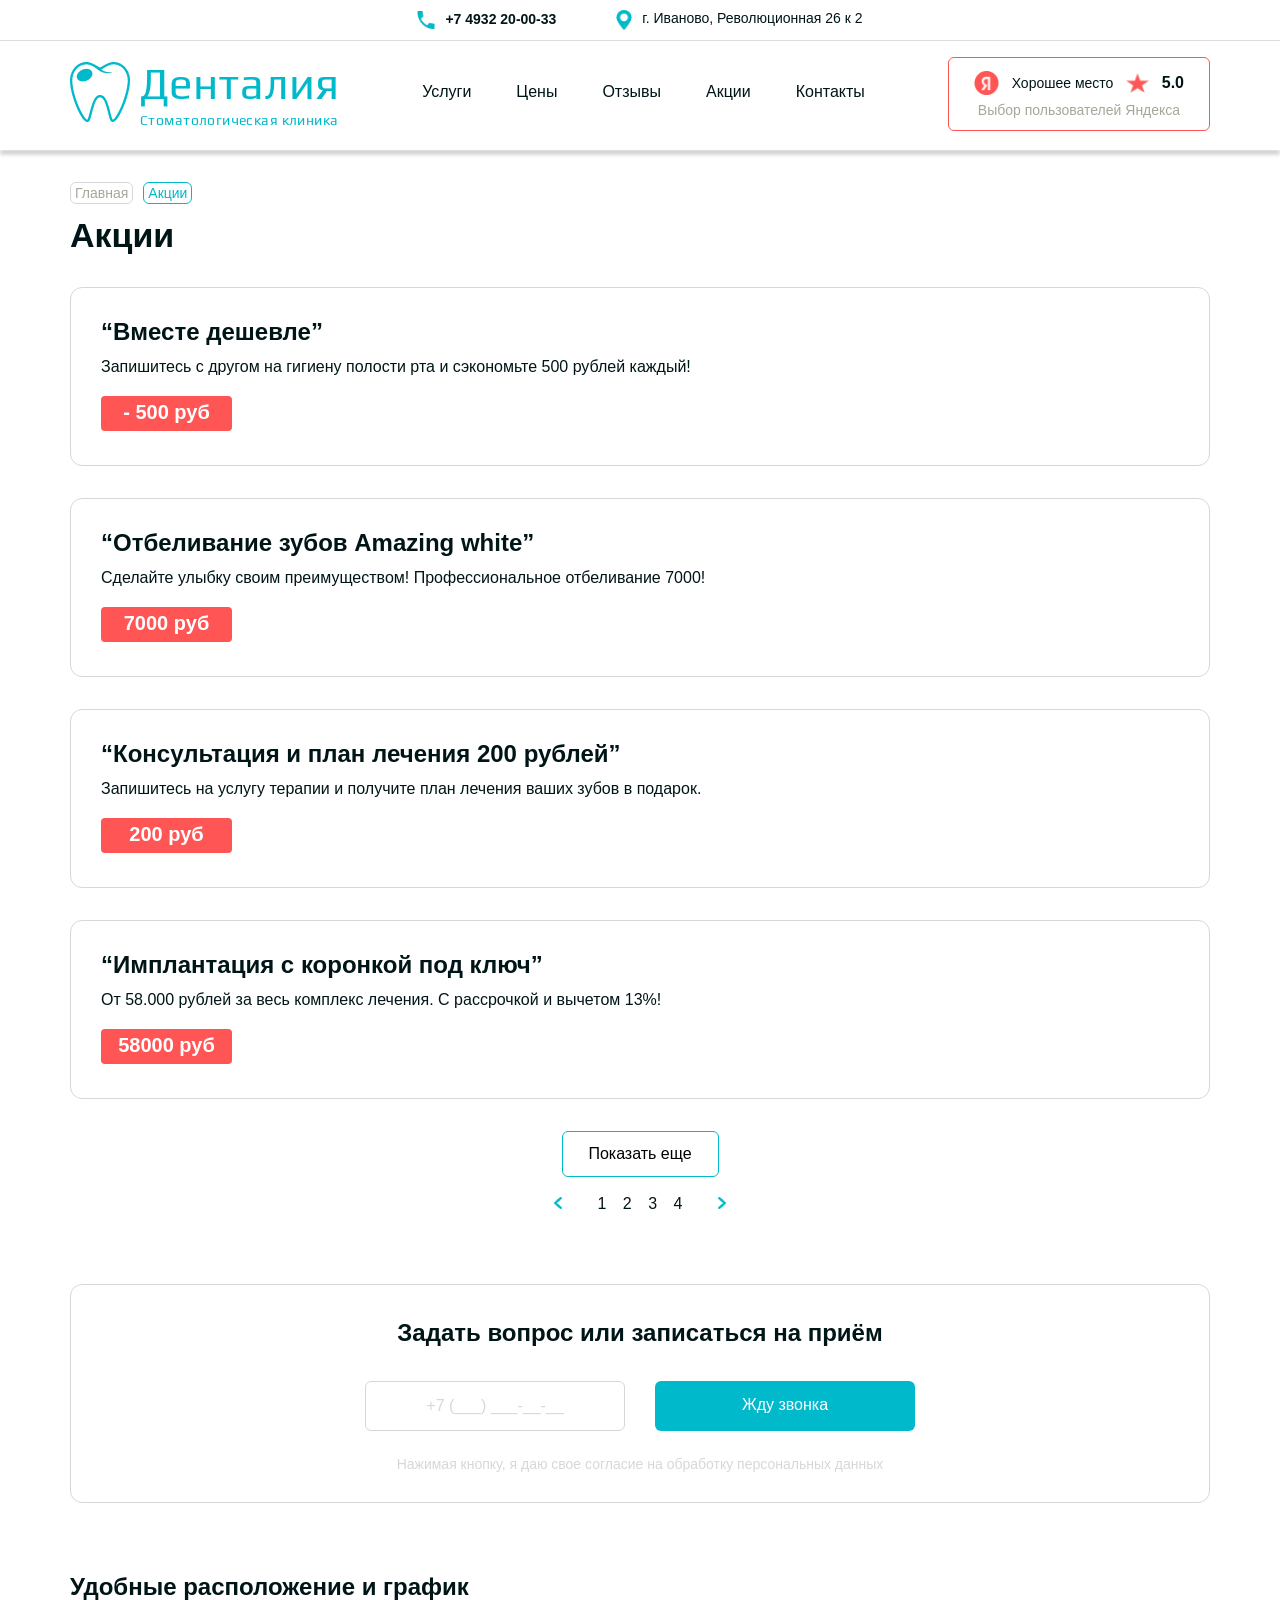
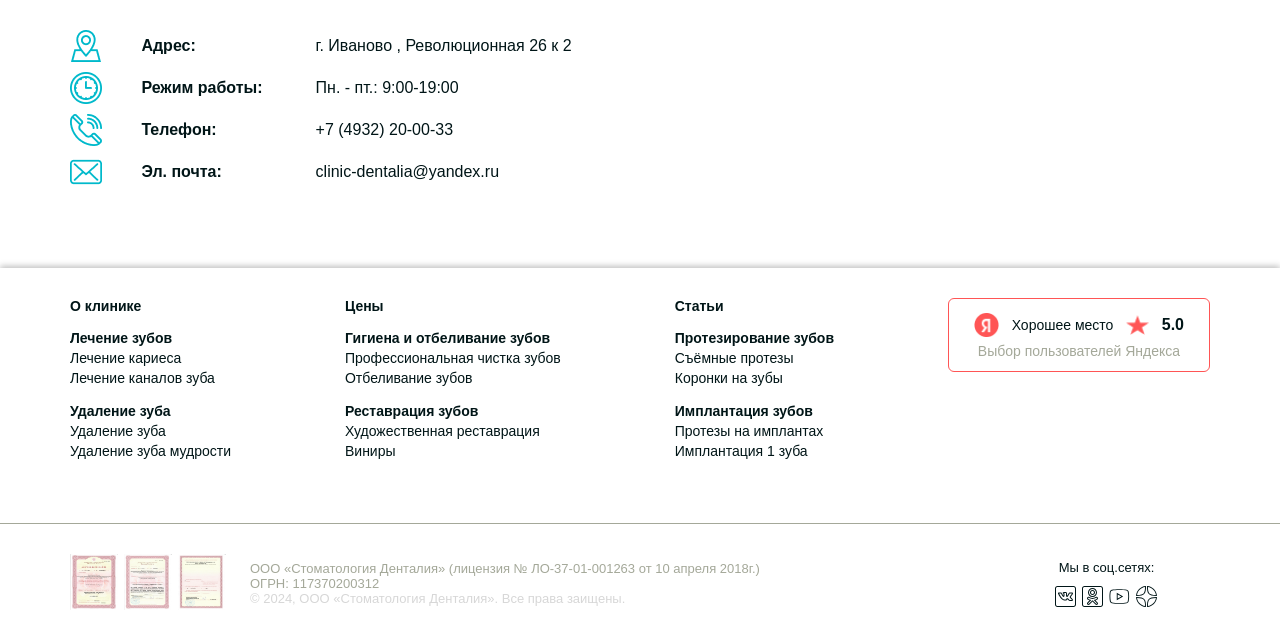
==== commit 670732d1: "akcii articles blog corrected" ====
--- a/akcii.html
+++ b/akcii.html
@@ -12,8 +12,7 @@
       />
   
       <link rel="stylesheet" href="css/global.css" />
-      <link rel="stylesheet" href="css/main.css" />
-      <link rel="stylesheet" href="css/vrachi-main.css" />
+      <link rel="stylesheet" href="css/main.css" />      
       <link rel="stylesheet" href="css/akcii-main.css" />
       <link rel="stylesheet" href="css/media.css" />
       <link rel="stylesheet" href="css/media-akcii.css" />      
@@ -147,12 +146,12 @@
   <main class="main">
   <section class="submenu">
     <div class="container">
-      <div class="submenu__inner hero__inner-pos">
+      <div class="submenu__inner">
         <div class="akcii__links">
           <a href="index.html" class="service-item">Главная</a>          
           <a href="#" class="service-item service-item--last">Акции</a>     
-        </div>
-        <div class="hover-menu">              
+        </div> 
+        <div class="hover-menu hover-menu__akcii">              
           <div class="hover-menu__inner">
             <svg class="hover-menu__svg" width="70" height="32" viewBox="0 0 70 32" fill="none" xmlns="http://www.w3.org/2000/svg">
               <g filter="url(#filter0_d_6130_4388)">
@@ -218,25 +217,26 @@
                   <li class="hover-menu__item"><a href="implant-1-zuba.html" class="hover-menu__link">Имплант 1 зуба</a></li>
                 </ul>
               </div>
-
+  
             </div>
           </div>
         
-      </div>   
-      </div>
+      </div>         
+      </div>
+      
     </div>
     
   </section>
   
   <section class="stocks">
     <div class="container">
-      <h2 class="stocks__title"></h2>
+      <h2 class="stocks__title">Акции</h2>
       <div class="stocks__inner">
         <div class="stocks__cards">
           <div class="stocks__card ramka">
             <h3 class="stocks__card-subtitle">“Вместе дешевле”</h3>
             <div class="card-text--wrap">
-              <i class="fa fa-circle" aria-hidden="true"></i><p class="stocks__card-text">Запишитесь с другом на гигиену полости рта и сэкономьте 500 рублей каждый!</p>
+              <p class="stocks__card-text">Запишитесь с другом на гигиену полости рта и сэкономьте 500 рублей каждый!</p>
             </div>
             
             <div class="sale stocks__sale">- 500 руб</div>
@@ -244,7 +244,7 @@
           <div class="stocks__card ramka">
             <h3 class="stocks__card-subtitle">“Отбеливание зубов Amazing white”</h3>
             <div class="card-text--wrap">
-              <i class="fa fa-circle" aria-hidden="true"></i><p class="stocks__card-text">Сделайте улыбку своим преимуществом! Профессиональное отбеливание 7000!</p>              
+              <p class="stocks__card-text">Сделайте улыбку своим преимуществом! Профессиональное отбеливание 7000!</p>              
             </div>
             
             <div class="sale stocks__sale">7000 руб</div>
@@ -252,7 +252,7 @@
           <div class="stocks__card ramka">
             <h3 class="stocks__card-subtitle">“Консультация и план лечения 200 рублей”</h3>
             <div class="card-text--wrap">
-              <i class="fa fa-circle" aria-hidden="true"></i><p class="stocks__card-text">Запишитесь на услугу терапии и получите план лечения ваших зубов в подарок.</p>
+              <p class="stocks__card-text">Запишитесь на услугу терапии и получите план лечения ваших зубов в подарок.</p>
             </div>
             
             <div class="sale stocks__sale">200 руб</div>
@@ -260,21 +260,27 @@
           <div class="stocks__card ramka">
             <h3 class="stocks__card-subtitle">“Имплантация с коронкой под ключ”</h3>
             <div class="card-text--wrap">
-              <i class="fa fa-circle" aria-hidden="true"></i><p class="stocks__card-text">От 58.000 рублей за весь комплекс лечения. С рассрочкой и вычетом 13%!</p>
+              <p class="stocks__card-text">От 58.000 рублей за весь комплекс лечения. С рассрочкой и вычетом 13%!</p>
             </div>
             
             <div class="sale stocks__sale">58000 руб</div>
           </div>          
         </div>
-        
-              
-             
-          
-  
         </div>
       </div>
     </div>
   </section>
+  <div class="article__navigation stocks__navigation">
+    <button class="article__button stocks__button btn-reset">Показать еще</button>
+    <div class="article__pages-wrap">
+      <button class="article__left btn-reset"><img src="img/arr-left.png" alt="" class="article-pages__img"></button>
+      <a href="#" class="article__btn btn-reset">1</a>
+      <a href="#" class="article__btn btn-reset">2</a>
+      <a href="#" class="article__btn btn-reset">3</a>
+      <a href="#" class="article__btn btn-reset">4</a>
+      <button class="article__right btn-reset"><img src="img/arr__right.png" alt="" class="article-pages__img"></button>
+    </div>
+    </div> 
   
   <section class="question">
     <div class="container">
--- a/css/global.css
+++ b/css/global.css
@@ -8,6 +8,7 @@
 *::after {
   box-sizing: inherit;
 }
+
 
 a {
   color: inherit;
@@ -301,15 +302,35 @@
   align-items: center;
   justify-content: flex-start;
 }
-.service-item {
+.service-item--first {
   flex: 0 1 auto;
-  border: 1px solid var(--gray);
+  border: 1px solid var(--light-gray);
   border-radius: 6px;
   padding: 2px 4px;
   text-align: center;
   color: var(--gray);
   font-weight: 400;
-  font-size: 14px;
+  font-size: 13px;
+  margin-right: 10px;
+}
+.service-item--first:hover, .service-item--first:active {
+  border: 1px solid var(--new-main);
+  color: var(--new-main);
+
+}
+.service-item {
+  margin-right: 10px;
+  overflow: hidden;
+    white-space: nowrap;
+    text-overflow: ellipsis;
+  flex: 0 1 auto;
+  border: 1px solid var(--light-gray);
+  border-radius: 6px;
+  padding: 2px 4px;
+  text-align: center;
+  color: var(--gray);
+  font-weight: 400;
+  font-size: 13px;
 }
 .service-item:hover, .service-item:active {
   border: 1px solid var(--new-main);
--- a/css/akcii-main.css
+++ b/css/akcii-main.css
@@ -1,28 +1,46 @@
+.submenu__inner {
+  position: relative;
+  margin-top: 32px;
+  margin-bottom: 12px;
+}
+
+.akcii__links {
+}
+.service-item {
+}
+.service-item--last {
+}
+
 .stocks {
 }
 
 .stocks__title {
   font-weight: 600;
-font-size: 24px;
+font-size: 34px;
+margin-bottom: 32px;
 }
 .stocks__inner {
-  margin-bottom: 70px;
+  margin-bottom: 30px;
   
 }
 .stocks__cards {
   width: 100%;
-  display: grid;
+  display: block;
+  /* display: grid;
   grid-template-columns: repeat(2, 1fr);
   grid-template-rows: repeat(2,1fr);
-  gap: 32px;
+  gap: 32px; */
 }
 .stocks__card {
+  width: 100%;
+  display: block;
+  margin-bottom: 32px;
 }
 
 .stocks__card-subtitle {
   font-weight: 600;
 font-size: 24px;
-margin-bottom: 6px;
+margin-bottom: 12px;
 }
 .stocks__card-text {
   font-weight: 400;
@@ -42,6 +60,8 @@
 }
 
 .service-item {
+  display: block;
+  margin-right: 10px;
   flex: 0 0 auto;
   width: auto;
   height: auto;
@@ -63,6 +83,7 @@
 }   
 
 .service-item--last { 
+  display: block;
   width: auto;
   height: auto;
   overflow: hidden;
@@ -71,6 +92,7 @@
   border: 1px solid var(--new-main);
   color: var(--new-main);
   margin-right: 0;
+  
   
 }
 .card-text--wrap {
@@ -82,6 +104,76 @@
   margin-right: 10px;
 
 }
+
+.article__navigation {
+  text-align: center;
+  
+}
+.article__button {
+  border: 1px solid var(--new-main);
+border-radius: 6px;
+padding: 12px 24px;
+width: 157px;
+height: 46px;
+margin-top: 30px;
+margin-bottom: 18px;
+}
+
+
+.article__pages-wrap {
+
+}
+.article__left {
+  margin-right: 30px;
+}
+.article-pages__img {
+  width: 10px;
+  height: 12px;
+  object-fit: contain;
+}
+.article__btn {
+  margin-right: 12px;
+  
+}
+.article__btn:last-of-type {
+  margin-right: 0;
+}
+.article__btn:hover {
+  color: var(--new-main);
+}
+.article__right {
+  margin-left: 30px;
+}
+.stocks__navigation {
+  margin-bottom: 70px;
+}
+.stocks__button {
+  margin-top: 0;
+}
+
+
+
+@media (max-width: 767.20px) {
+  .stocks__navigation {
+    margin-bottom: 60px;
+  }
+  
+
+}
+
+@media (max-width: 479.20px) {
+  .stocks__navigation {
+    margin-bottom: 32px;
+  }
+  
+  .stocks__title {
+    font-size: 24px;
+  }
+  .stocks__card {
+    margin-bottom: 24px;
+  }
+
+}
   
  
 
--- a/css/media.css
+++ b/css/media.css
@@ -39,6 +39,7 @@
   .hero__inner-left {
     width: 100%;
   }
+  
   
   .about__inner {
     align-items: flex-start;
@@ -174,6 +175,22 @@
     
     bottom: -552px;
   }
+  .hero__inner {
+    margin-bottom: 60px;
+  }
+  .services__accordion {
+    margin-bottom: 60px;
+  }
+  .reviews__inner {
+    margin-bottom: 60px;
+
+  }
+  .trust__inner{
+    margin-bottom: 60px;
+  }
+  .ratings__inner {
+    margin-bottom: 60px;
+  }
   
   .ratings__inner-card--title {
     font-size: 24px;
@@ -192,7 +209,18 @@
   .ramka-trust {
     padding: 30px 60px;
   }
-  
+  .about__inner {
+    margin-bottom: 60px;
+  }
+  .specialists__inner {
+    margin-bottom: 60px;
+  }
+  .question__inner {
+    margin-bottom: 60px;
+  }
+  .address__inner {
+    margin-bottom: 60px;
+  }
   
   
   .footer__burger {
@@ -483,11 +511,11 @@
     font-size: 24px;
     
   }
-  /* .hero__subtitle {
+  .hero__subtitle {
     font-weight: 400;
     font-size: 16px;
-    margin-bottom: 5px;
-  } */
+    margin-bottom: 12px;
+  }
   .sale {
     margin: 0;
     margin-bottom: 24px;
@@ -609,6 +637,7 @@
   }
 
   .specialists__top--title {
+    padding-top: 0;
     padding-bottom: 24px;
     max-width: 150px;
     line-height: 140%;
